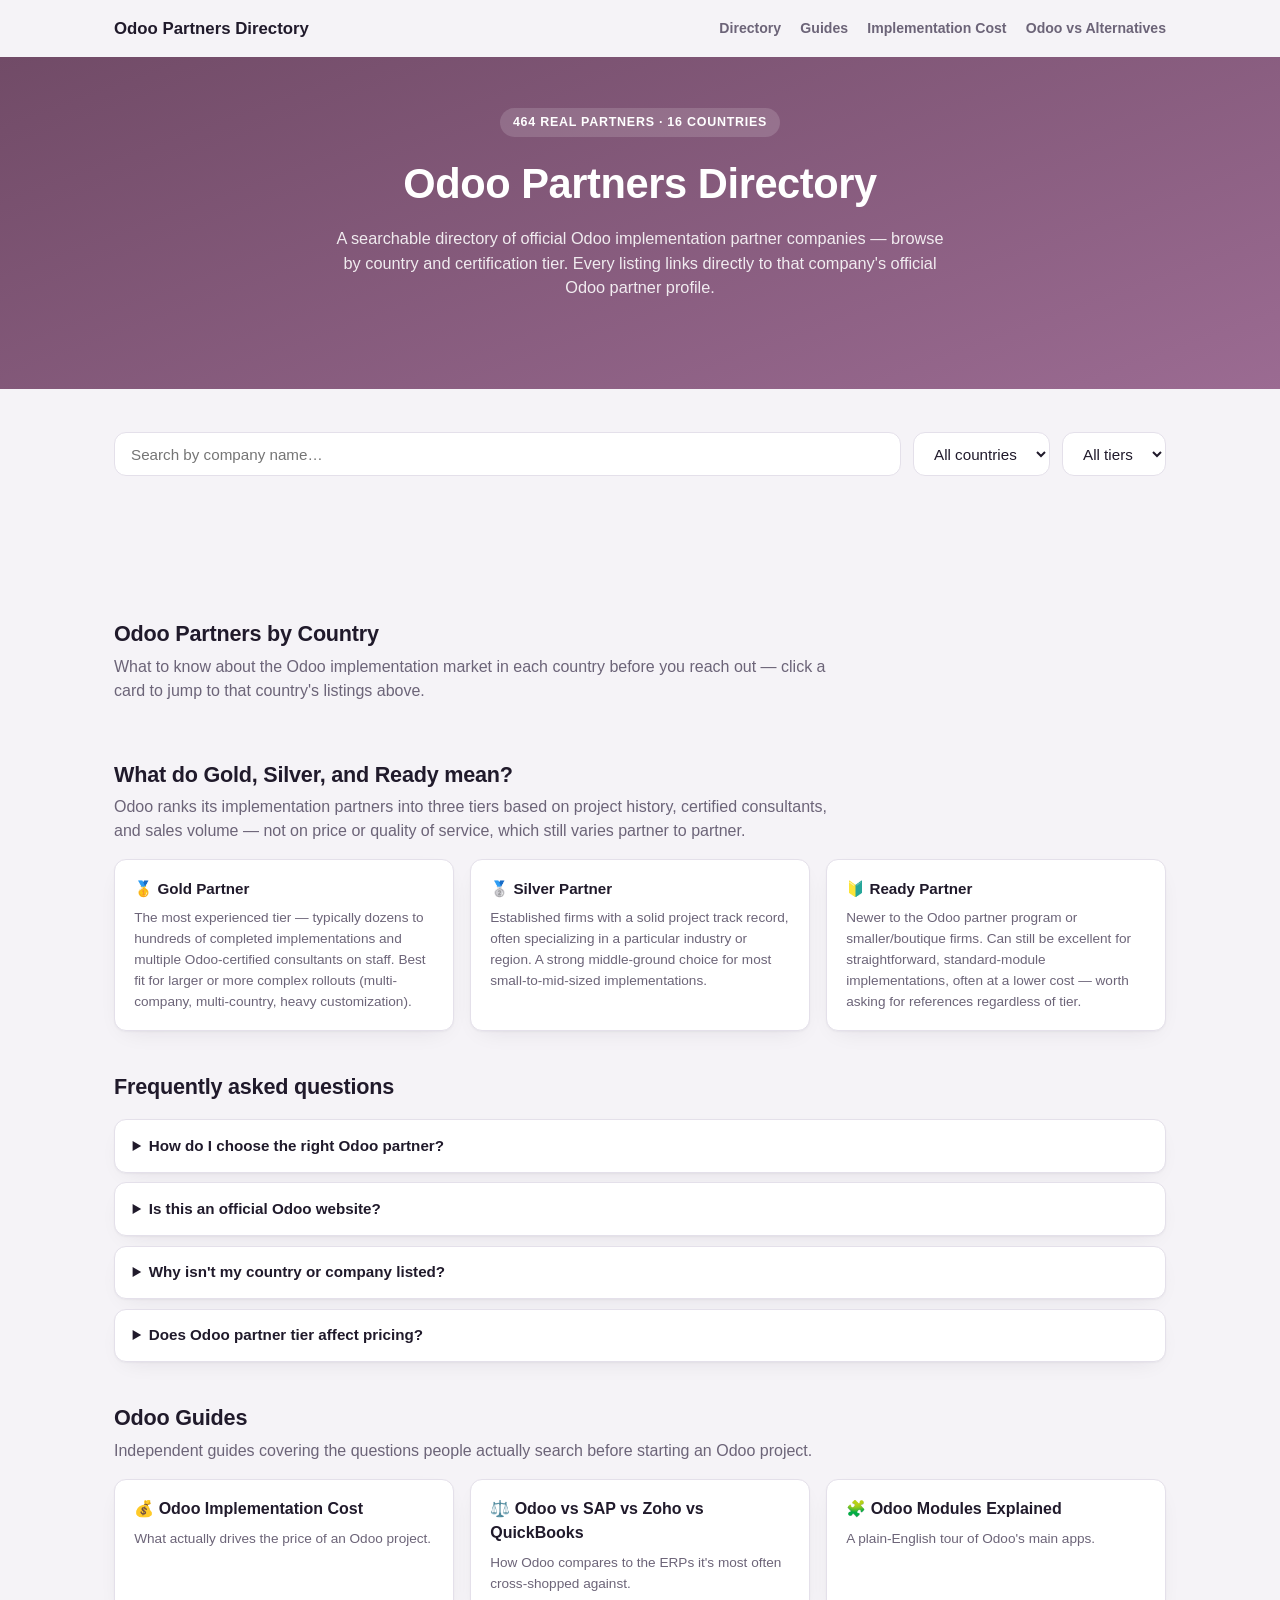
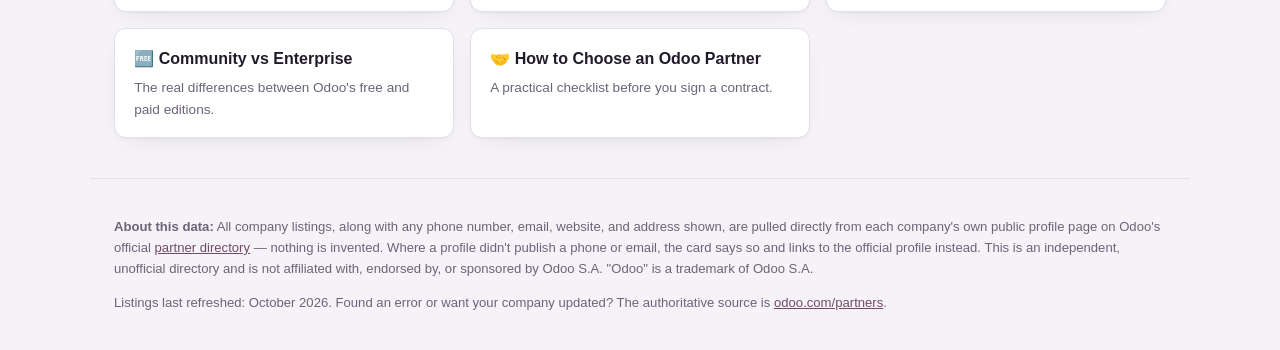
==== index.html @ 8fdfa253 "Add Google AdSense verification script to all pages" ====
<!DOCTYPE html>
<html lang="en">
<head>
<meta charset="UTF-8">
<meta name="viewport" content="width=device-width, initial-scale=1.0">
<title>Odoo Partners Directory — Find Odoo Implementation Companies Worldwide</title>
<meta name="description" content="Browse a searchable directory of official Odoo implementation partner companies by country and certification tier. Find Odoo Gold, Silver, and Ready partners with links to their official profiles.">
<meta name="robots" content="index, follow">
<link rel="canonical" href="https://odoo-companies-hub.github.io/odoo_companies/">

<!-- Open Graph -->
<meta property="og:title" content="Odoo Partners Directory">
<meta property="og:description" content="Searchable directory of official Odoo implementation partners worldwide — browse by country and tier.">
<meta property="og:type" content="website">

<script async src="https://pagead2.googlesyndication.com/pagead/js/adsbygoogle.js?client=ca-pub-3038988631598049" crossorigin="anonymous"></script>

<link rel="stylesheet" href="styles.css">
</head>
<body>

<nav class="site-nav">
  <a class="brand" href="index.html">Odoo Partners Directory</a>
  <div class="links">
    <a href="index.html">Directory</a>
    <a href="guides.html">Guides</a>
    <a href="odoo-implementation-cost.html">Implementation Cost</a>
    <a href="odoo-vs-alternatives.html">Odoo vs Alternatives</a>
  </div>
</nav>

<header class="hero">
  <span class="eyebrow">464 real partners · 16 countries</span>
  <h1>Odoo Partners Directory</h1>
  <p>A searchable directory of official Odoo implementation partner companies — browse by country and certification tier. Every listing links directly to that company's official Odoo partner profile.</p>
  <div class="stats-row" id="hero-stats"></div>
</header>

<!-- Ad slot: top banner (fill in your <ins class="adsbygoogle"> unit once AdSense is approved) -->
<div class="ad-slot" id="ad-top"></div>

<div class="controls-wrap" id="controls-wrap">
  <div class="controls">
    <input type="text" id="search" placeholder="Search by company name…" autocomplete="off">
    <select id="country-filter"><option value="">All countries</option></select>
    <select id="tier-filter">
      <option value="">All tiers</option>
      <option value="Gold">Gold</option>
      <option value="Silver">Silver</option>
      <option value="Ready">Ready</option>
    </select>
  </div>
  <div class="stats" id="stats"></div>
</div>

<main>
  <div class="grid" id="grid"></div>
  <div class="empty" id="empty" hidden>No companies match your search.</div>
  <div class="pager" id="pager"></div>
</main>

<section class="content" id="guides">
  <h2>Odoo Partners by Country</h2>
  <p class="intro">What to know about the Odoo implementation market in each country before you reach out — click a card to jump to that country's listings above.</p>
  <div class="guide-grid" id="guide-grid"></div>
</section>

<section class="content" id="tiers">
  <h2>What do Gold, Silver, and Ready mean?</h2>
  <p class="intro">Odoo ranks its implementation partners into three tiers based on project history, certified consultants, and sales volume — not on price or quality of service, which still varies partner to partner.</p>
  <div class="tier-explainer">
    <div class="t">
      <h3>🥇 Gold Partner</h3>
      <p>The most experienced tier — typically dozens to hundreds of completed implementations and multiple Odoo-certified consultants on staff. Best fit for larger or more complex rollouts (multi-company, multi-country, heavy customization).</p>
    </div>
    <div class="t">
      <h3>🥈 Silver Partner</h3>
      <p>Established firms with a solid project track record, often specializing in a particular industry or region. A strong middle-ground choice for most small-to-mid-sized implementations.</p>
    </div>
    <div class="t">
      <h3>🔰 Ready Partner</h3>
      <p>Newer to the Odoo partner program or smaller/boutique firms. Can still be excellent for straightforward, standard-module implementations, often at a lower cost — worth asking for references regardless of tier.</p>
    </div>
  </div>
</section>

<section class="content" id="faq">
  <h2>Frequently asked questions</h2>
  <div class="faq">
    <details>
      <summary>How do I choose the right Odoo partner?</summary>
      <p>Start by matching tier to project complexity (see above), then narrow by country/time-zone and industry experience. Always ask a shortlisted partner for 2-3 references from businesses similar in size and industry to yours, and get a fixed-scope quote for phase one rather than an open-ended hourly estimate.</p>
    </details>
    <details>
      <summary>Is this an official Odoo website?</summary>
      <p>No. This is an independent, unofficial directory. All listings are sourced from Odoo's own public partner directory at <a href="https://www.odoo.com/partners" target="_blank" rel="noopener">odoo.com/partners</a> and link out to each company's real, official Odoo profile page for verified details. "Odoo" is a trademark of Odoo S.A.; this site is not affiliated with or endorsed by Odoo S.A.</p>
    </details>
    <details>
      <summary>Why isn't my country or company listed?</summary>
      <p>This directory currently covers a curated set of 16 countries and is refreshed periodically, not a live mirror of Odoo's full partner list. The authoritative, complete, and most current list is always <a href="https://www.odoo.com/partners" target="_blank" rel="noopener">odoo.com/partners</a>.</p>
    </details>
    <details>
      <summary>Does Odoo partner tier affect pricing?</summary>
      <p>Not directly — tier reflects experience and scale, not a fixed rate card. Gold partners are often (not always) priced higher given demand and seniority, but a well-matched Silver or Ready partner can be more cost-effective for a straightforward implementation.</p>
    </details>
  </div>
</section>

<section class="content" id="guides-section">
  <h2>Odoo Guides</h2>
  <p class="intro">Independent guides covering the questions people actually search before starting an Odoo project.</p>
  <div class="guide-grid">
    <div class="guide-card">
      <a class="card-link" href="odoo-implementation-cost.html">
        <h3>💰 Odoo Implementation Cost</h3>
        <p>What actually drives the price of an Odoo project.</p>
      </a>
    </div>
    <div class="guide-card">
      <a class="card-link" href="odoo-vs-alternatives.html">
        <h3>⚖️ Odoo vs SAP vs Zoho vs QuickBooks</h3>
        <p>How Odoo compares to the ERPs it's most often cross-shopped against.</p>
      </a>
    </div>
    <div class="guide-card">
      <a class="card-link" href="odoo-modules-explained.html">
        <h3>🧩 Odoo Modules Explained</h3>
        <p>A plain-English tour of Odoo's main apps.</p>
      </a>
    </div>
    <div class="guide-card">
      <a class="card-link" href="odoo-community-vs-enterprise.html">
        <h3>🆓 Community vs Enterprise</h3>
        <p>The real differences between Odoo's free and paid editions.</p>
      </a>
    </div>
    <div class="guide-card">
      <a class="card-link" href="how-to-choose-odoo-partner.html">
        <h3>🤝 How to Choose an Odoo Partner</h3>
        <p>A practical checklist before you sign a contract.</p>
      </a>
    </div>
  </div>
</section>

<!-- Ad slot: in-feed / bottom -->
<div class="ad-slot" id="ad-bottom"></div>

<footer>
  <p><strong>About this data:</strong> All company listings, along with any phone number, email,
  website, and address shown, are pulled directly from each company's own public profile page on
  Odoo's official <a href="https://www.odoo.com/partners" target="_blank" rel="noopener">partner directory</a> —
  nothing is invented. Where a profile didn't publish a phone or email, the card says so and links
  to the official profile instead. This is an independent, unofficial directory and is not
  affiliated with, endorsed by, or sponsored by Odoo S.A. "Odoo" is a trademark of Odoo S.A.</p>
  <p>Listings last refreshed: October 2026. Found an error or want your company updated? The authoritative source is
  <a href="https://www.odoo.com/partners" target="_blank" rel="noopener">odoo.com/partners</a>.</p>
</footer>

<script src="data.js"></script>
<script src="script.js"></script>
</body>
</html>
---- styles.css ----
:root{
  --bg:#f5f3f7; --surface:#ffffff; --border:#e4e0ea; --text:#201a2b; --muted:#6c6478;
  --accent:#714b67; --accent2:#9b6b92; --accent-ink:#ffffff;
  --gold:#b8862f; --silver:#78818f; --ready:#4a74ad;
  --radius:12px; --shadow:0 1px 2px rgba(32,26,43,.04), 0 8px 24px -12px rgba(32,26,43,.12);
}
@media (prefers-color-scheme: dark){
  :root{ --bg:#15131a; --surface:#1e1b26; --border:#312c3b; --text:#eeebf2; --muted:#a79fb3;
    --shadow:0 1px 2px rgba(0,0,0,.2), 0 8px 24px -12px rgba(0,0,0,.5); }
}
*{box-sizing:border-box}
html{scroll-behavior:smooth}
body{margin:0;background:var(--bg);color:var(--text);font-family:-apple-system,BlinkMacSystemFont,"Segoe UI",Roboto,Helvetica,Arial,sans-serif;line-height:1.5}
a{color:var(--accent)}

.site-nav{
  max-width:1100px;margin:0 auto;padding:1rem 1.5rem;display:flex;align-items:center;justify-content:space-between;
  gap:1rem;flex-wrap:wrap;
}
.site-nav .brand{font-weight:800;color:var(--text);text-decoration:none;font-size:1.05rem}
.site-nav .links{display:flex;gap:1.2rem;flex-wrap:wrap;font-size:.88rem}
.site-nav .links a{color:var(--muted);text-decoration:none;font-weight:600}
.site-nav .links a:hover{color:var(--accent)}

.hero{
  background:linear-gradient(160deg,var(--accent) 0%,var(--accent2) 100%);
  color:#fff;padding:3.2rem 1.5rem 3.6rem;text-align:center;
}
.hero .eyebrow{
  display:inline-flex;align-items:center;gap:.4rem;font-size:.78rem;font-weight:700;letter-spacing:.06em;
  text-transform:uppercase;background:rgba(255,255,255,.15);padding:.3rem .8rem;border-radius:999px;margin-bottom:1rem;
}
.hero h1{font-size:clamp(1.8rem,4vw,2.6rem);margin:0 0 .7rem;letter-spacing:-.01em}
.hero p{max-width:620px;margin:0 auto;color:rgba(255,255,255,.88);font-size:1.02rem}
.stats-row{
  max-width:760px;margin:2rem auto 0;display:grid;grid-template-columns:repeat(auto-fit,minmax(130px,1fr));gap:1rem;
}
.stat{background:rgba(255,255,255,.12);border:1px solid rgba(255,255,255,.18);border-radius:var(--radius);padding:.9rem .5rem}
.stat b{display:block;font-size:1.5rem;line-height:1.2}
.stat span{font-size:.78rem;color:rgba(255,255,255,.8)}

.ad-slot{max-width:900px;margin:1.5rem auto;min-height:0;text-align:center}

.controls-wrap{position:sticky;top:0;z-index:10;background:var(--bg);padding-top:1.2rem;padding-bottom:.6rem;border-bottom:1px solid transparent}
.controls-wrap.stuck{border-bottom-color:var(--border);box-shadow:var(--shadow)}
.controls{max-width:1100px;margin:0 auto;padding:0 1.5rem;display:flex;gap:.75rem;flex-wrap:wrap}
.controls input, .controls select{
  padding:.7rem 1rem;border:1px solid var(--border);border-radius:var(--radius);
  background:var(--surface);color:var(--text);font-size:.95rem;
}
.controls input{flex:1;min-width:200px}
.stats{max-width:1100px;margin:.65rem auto 0;padding:0 1.5rem;color:var(--muted);font-size:.85rem}

main{max-width:1100px;margin:0 auto;padding:1rem 1.5rem 1rem}
.grid{display:grid;grid-template-columns:repeat(auto-fill,minmax(270px,1fr));gap:1rem;margin-top:1rem}
.card{
  background:var(--surface);border:1px solid var(--border);border-left:4px solid var(--border);border-radius:var(--radius);
  padding:1.1rem 1.2rem;display:flex;flex-direction:column;gap:.55rem;box-shadow:var(--shadow);
  transition:transform .12s ease, box-shadow .12s ease;
}
.card:hover{transform:translateY(-2px)}
.card.Gold{border-left-color:var(--gold)}
.card.Silver{border-left-color:var(--silver)}
.card.Ready{border-left-color:var(--ready)}
.card h3{margin:0;font-size:1.02rem;line-height:1.3}
.card .meta{display:flex;gap:.4rem;flex-wrap:wrap;align-items:center;font-size:.78rem;color:var(--muted)}
.badge{padding:.15rem .6rem;border-radius:999px;font-weight:700;font-size:.72rem;color:#fff;letter-spacing:.01em}
.badge.Gold{background:var(--gold)}
.badge.Silver{background:var(--silver)}
.badge.Ready{background:var(--ready)}
.country-chip{padding:.15rem .55rem;border-radius:999px;background:var(--bg);border:1px solid var(--border)}
.card .addr{font-size:.78rem;color:var(--muted);line-height:1.4}
.card .contact{display:flex;flex-direction:column;gap:.3rem}
.card .contact a{
  font-size:.82rem;color:var(--text);text-decoration:none;display:flex;align-items:center;gap:.4rem;
  overflow-wrap:anywhere;
}
.card .contact a:hover{color:var(--accent);text-decoration:underline}
.card .no-contact{margin:0;font-size:.78rem;color:var(--muted);font-style:italic}
.card a.profile-link{
  margin-top:auto;font-size:.85rem;color:var(--accent);text-decoration:none;font-weight:700;
  display:inline-flex;align-items:center;gap:.25rem;
}
.card a.profile-link:hover{text-decoration:underline}
.empty{text-align:center;color:var(--muted);padding:3rem 1rem}
.pager{display:flex;justify-content:center;gap:.5rem;margin:1.6rem 0 .5rem}
.pager button{
  padding:.5rem 1.1rem;border-radius:999px;border:1px solid var(--border);background:var(--surface);
  color:var(--text);cursor:pointer;font-size:.85rem;font-weight:600;
}
.pager button:disabled{opacity:.4;cursor:default}

section.content{max-width:1100px;margin:2.5rem auto 0;padding:0 1.5rem}
section.content h2{font-size:1.35rem;margin-bottom:.25rem;letter-spacing:-.01em}
section.content > p.intro{color:var(--muted);margin-top:0;max-width:720px}

.guide-grid{display:grid;grid-template-columns:repeat(auto-fill,minmax(280px,1fr));gap:1rem;margin-top:1rem}
.guide-card{background:var(--surface);border:1px solid var(--border);border-radius:var(--radius);padding:1.1rem 1.2rem;box-shadow:var(--shadow)}
.guide-card h3{margin:0 0 .4rem;font-size:1rem;display:flex;align-items:center;gap:.4rem}
.guide-card p{margin:0;font-size:.85rem;color:var(--muted);line-height:1.55}
.guide-card button{
  margin-top:.7rem;font-size:.78rem;padding:.35rem .8rem;border-radius:999px;border:1px solid var(--border);
  background:var(--bg);color:var(--text);cursor:pointer;font-weight:600;
}
.guide-card button:hover{border-color:var(--accent);color:var(--accent)}
.guide-card a.card-link{color:inherit;text-decoration:none;display:block}

.tier-explainer{display:grid;grid-template-columns:repeat(auto-fit,minmax(220px,1fr));gap:1rem;margin-top:1rem}
.tier-explainer .t{background:var(--surface);border:1px solid var(--border);border-radius:var(--radius);padding:1.1rem 1.2rem;box-shadow:var(--shadow)}
.tier-explainer .t h3{margin:0 0 .4rem;font-size:.95rem}
.tier-explainer .t p{margin:0;font-size:.85rem;color:var(--muted);line-height:1.55}

.faq{margin-top:1rem}
.faq details{
  background:var(--surface);border:1px solid var(--border);border-radius:var(--radius);
  padding:.9rem 1.1rem;margin-bottom:.6rem;box-shadow:var(--shadow);
}
.faq summary{cursor:pointer;font-weight:600;font-size:.95rem}
.faq p{margin:.6rem 0 0;color:var(--muted);font-size:.88rem;line-height:1.6}

footer{max-width:1100px;margin:2.5rem auto 0;padding:1.5rem;color:var(--muted);font-size:.82rem;line-height:1.6;border-top:1px solid var(--border)}

/* ---- Article/guide pages ---- */
.article-hero{
  background:linear-gradient(160deg,var(--accent) 0%,var(--accent2) 100%);
  color:#fff;padding:2.6rem 1.5rem 2.8rem;text-align:left;
}
.article-hero .wrap{max-width:760px;margin:0 auto}
.article-hero .eyebrow{
  display:inline-flex;align-items:center;gap:.4rem;font-size:.78rem;font-weight:700;letter-spacing:.06em;
  text-transform:uppercase;background:rgba(255,255,255,.15);padding:.3rem .8rem;border-radius:999px;margin-bottom:1rem;
}
.article-hero h1{font-size:clamp(1.6rem,3.6vw,2.2rem);margin:0 0 .6rem;letter-spacing:-.01em}
.article-hero p{color:rgba(255,255,255,.88);margin:0;font-size:1rem}

article.post{max-width:760px;margin:2.2rem auto;padding:0 1.5rem;font-size:1.02rem}
article.post h2{font-size:1.35rem;margin:2rem 0 .6rem;letter-spacing:-.01em}
article.post h3{font-size:1.1rem;margin:1.5rem 0 .5rem}
article.post p{margin:0 0 1rem;color:var(--text)}
article.post ul, article.post ol{margin:0 0 1rem;padding-left:1.4rem}
article.post li{margin-bottom:.4rem}
article.post .callout{
  background:var(--surface);border:1px solid var(--border);border-left:4px solid var(--accent);
  border-radius:var(--radius);padding:1rem 1.2rem;margin:1.2rem 0;box-shadow:var(--shadow);font-size:.92rem;
}
article.post table{width:100%;border-collapse:collapse;margin:1rem 0;font-size:.92rem}
article.post th, article.post td{text-align:left;padding:.6rem .7rem;border-bottom:1px solid var(--border)}
article.post th{color:var(--muted);font-weight:700}
.cta-box{
  background:var(--surface);border:1px solid var(--border);border-radius:var(--radius);padding:1.3rem;
  margin:1.8rem 0;box-shadow:var(--shadow);text-align:center;
}
.cta-box a.btn{
  display:inline-block;margin-top:.7rem;background:var(--accent);color:#fff;text-decoration:none;
  padding:.65rem 1.3rem;border-radius:999px;font-weight:700;font-size:.9rem;
}
.related{max-width:760px;margin:2rem auto;padding:0 1.5rem}
.related h2{font-size:1.1rem}
.related ul{padding-left:1.2rem}
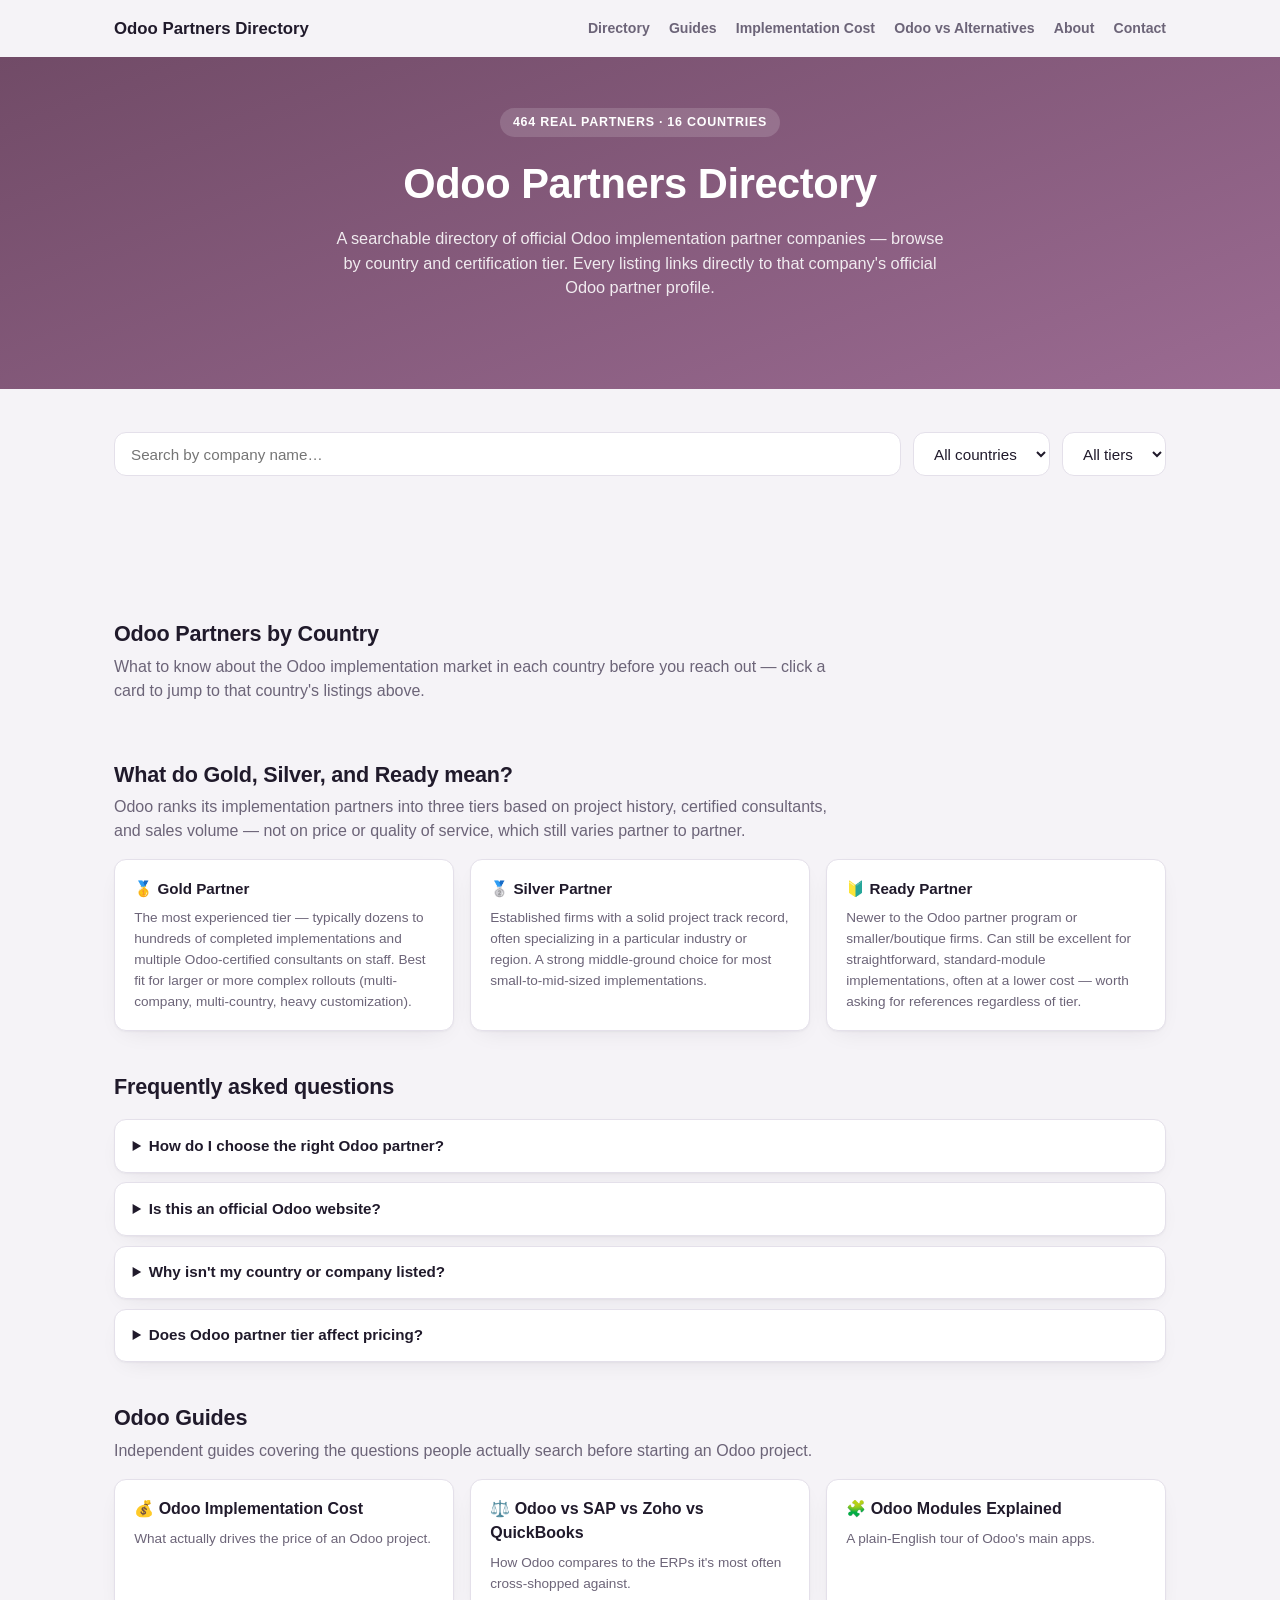
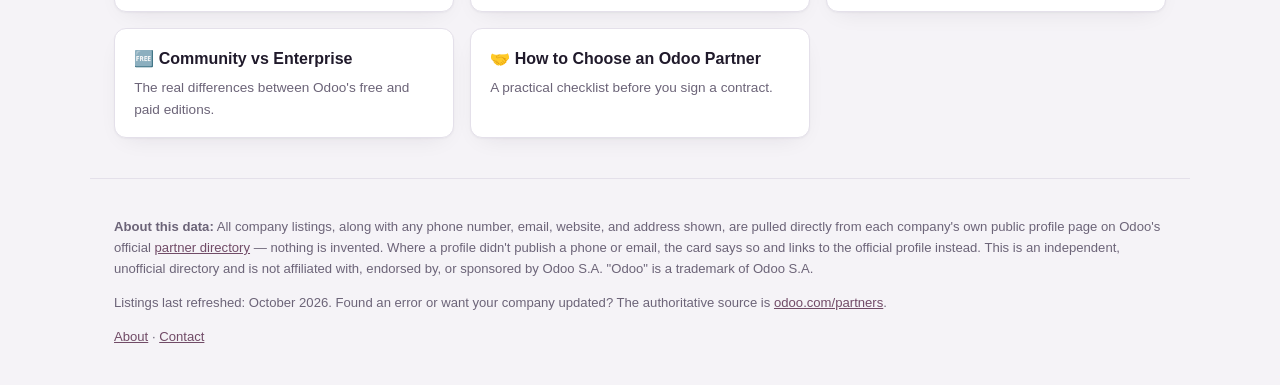
==== commit bbcacec7: "Add About and Contact pages, link from nav and sitemap AdSense review flags these as essential for t" ====
--- a/index.html
+++ b/index.html
@@ -7,15 +7,78 @@
 <meta name="description" content="Browse a searchable directory of official Odoo implementation partner companies by country and certification tier. Find Odoo Gold, Silver, and Ready partners with links to their official profiles.">
 <meta name="robots" content="index, follow">
 <link rel="canonical" href="https://odoo-companies-hub.github.io/odoo_companies/">
+<link rel="icon" href="favicon.svg" type="image/svg+xml">
 
 <!-- Open Graph -->
-<meta property="og:title" content="Odoo Partners Directory">
-<meta property="og:description" content="Searchable directory of official Odoo implementation partners worldwide — browse by country and tier.">
+<meta property="og:site_name" content="Odoo Partners Directory">
+<meta property="og:title" content="Odoo Partners Directory — 464 Real Odoo Implementation Partners">
+<meta property="og:description" content="Searchable directory of official Odoo implementation partners worldwide — browse 464 real companies by country and certification tier.">
 <meta property="og:type" content="website">
+<meta property="og:url" content="https://odoo-companies-hub.github.io/odoo_companies/">
+
+<!-- Twitter -->
+<meta name="twitter:card" content="summary">
+<meta name="twitter:title" content="Odoo Partners Directory">
+<meta name="twitter:description" content="Searchable directory of 464 real Odoo implementation partners worldwide, by country and tier.">
 
 <script async src="https://pagead2.googlesyndication.com/pagead/js/adsbygoogle.js?client=ca-pub-3038988631598049" crossorigin="anonymous"></script>
 
 <link rel="stylesheet" href="styles.css">
+
+<script type="application/ld+json">
+{
+  "@context": "https://schema.org",
+  "@type": "WebSite",
+  "name": "Odoo Partners Directory",
+  "url": "https://odoo-companies-hub.github.io/odoo_companies/",
+  "description": "A searchable directory of official Odoo implementation partner companies, filterable by country and certification tier.",
+  "potentialAction": {
+    "@type": "SearchAction",
+    "target": "https://odoo-companies-hub.github.io/odoo_companies/?q={search_term_string}",
+    "query-input": "required name=search_term_string"
+  }
+}
+</script>
+<script type="application/ld+json">
+{
+  "@context": "https://schema.org",
+  "@type": "FAQPage",
+  "mainEntity": [
+    {
+      "@type": "Question",
+      "name": "How do I choose the right Odoo partner?",
+      "acceptedAnswer": {
+        "@type": "Answer",
+        "text": "Start by matching tier to project complexity, then narrow by country/time-zone and industry experience. Always ask a shortlisted partner for 2-3 references from businesses similar in size and industry to yours, and get a fixed-scope quote for phase one rather than an open-ended hourly estimate."
+      }
+    },
+    {
+      "@type": "Question",
+      "name": "Is this an official Odoo website?",
+      "acceptedAnswer": {
+        "@type": "Answer",
+        "text": "No. This is an independent, unofficial directory. All listings are sourced from Odoo's own public partner directory at odoo.com/partners and link out to each company's real, official Odoo profile page for verified details. Odoo is a trademark of Odoo S.A.; this site is not affiliated with or endorsed by Odoo S.A."
+      }
+    },
+    {
+      "@type": "Question",
+      "name": "Why isn't my country or company listed?",
+      "acceptedAnswer": {
+        "@type": "Answer",
+        "text": "This directory currently covers a curated set of 16 countries and is refreshed periodically, not a live mirror of Odoo's full partner list. The authoritative, complete, and most current list is always odoo.com/partners."
+      }
+    },
+    {
+      "@type": "Question",
+      "name": "Does Odoo partner tier affect pricing?",
+      "acceptedAnswer": {
+        "@type": "Answer",
+        "text": "Not directly — tier reflects experience and scale, not a fixed rate card. Gold partners are often priced higher given demand and seniority, but a well-matched Silver or Ready partner can be more cost-effective for a straightforward implementation."
+      }
+    }
+  ]
+}
+</script>
 </head>
 <body>
 
@@ -26,6 +89,8 @@
     <a href="guides.html">Guides</a>
     <a href="odoo-implementation-cost.html">Implementation Cost</a>
     <a href="odoo-vs-alternatives.html">Odoo vs Alternatives</a>
+  <a href="about.html">About</a>
+  <a href="contact.html">Contact</a>
   </div>
 </nav>
 
@@ -155,6 +220,7 @@
   affiliated with, endorsed by, or sponsored by Odoo S.A. "Odoo" is a trademark of Odoo S.A.</p>
   <p>Listings last refreshed: October 2026. Found an error or want your company updated? The authoritative source is
   <a href="https://www.odoo.com/partners" target="_blank" rel="noopener">odoo.com/partners</a>.</p>
+  <p><a href="about.html">About</a> · <a href="contact.html">Contact</a></p>
 </footer>
 
 <script src="data.js"></script>
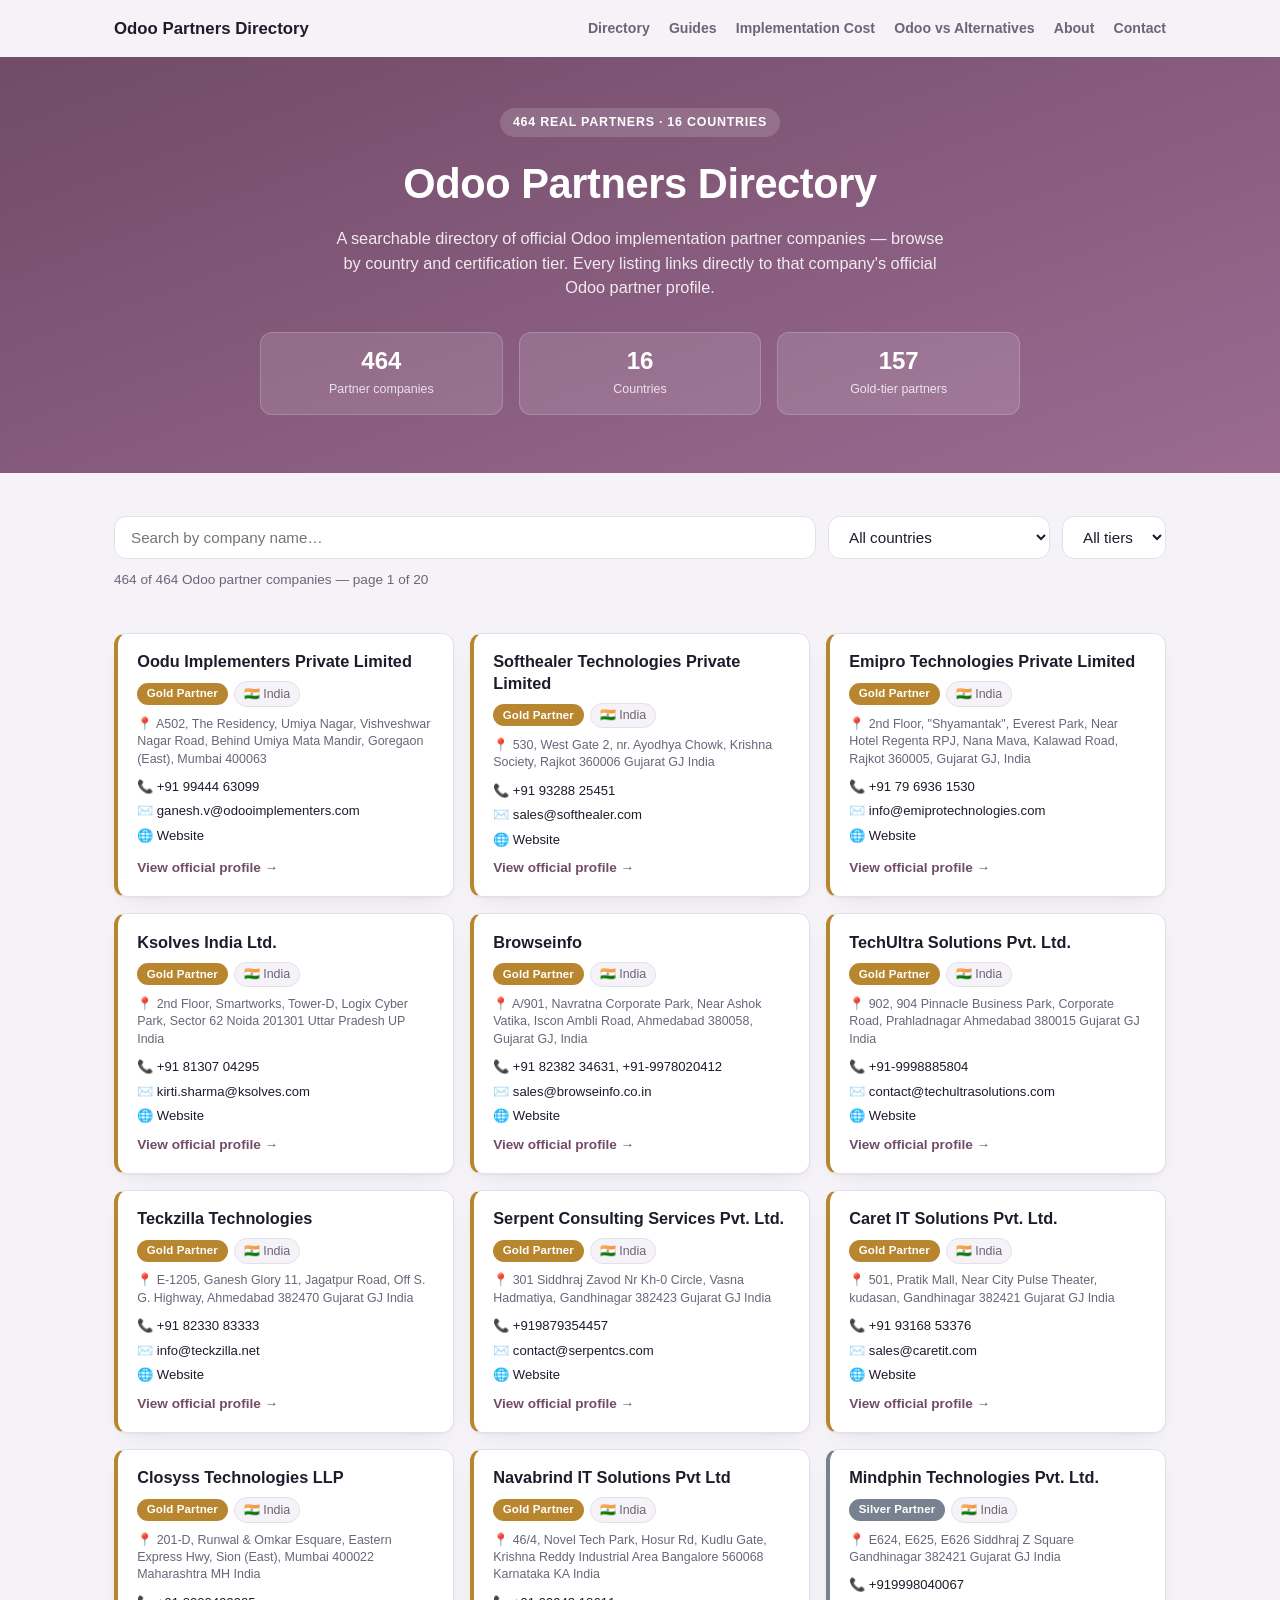
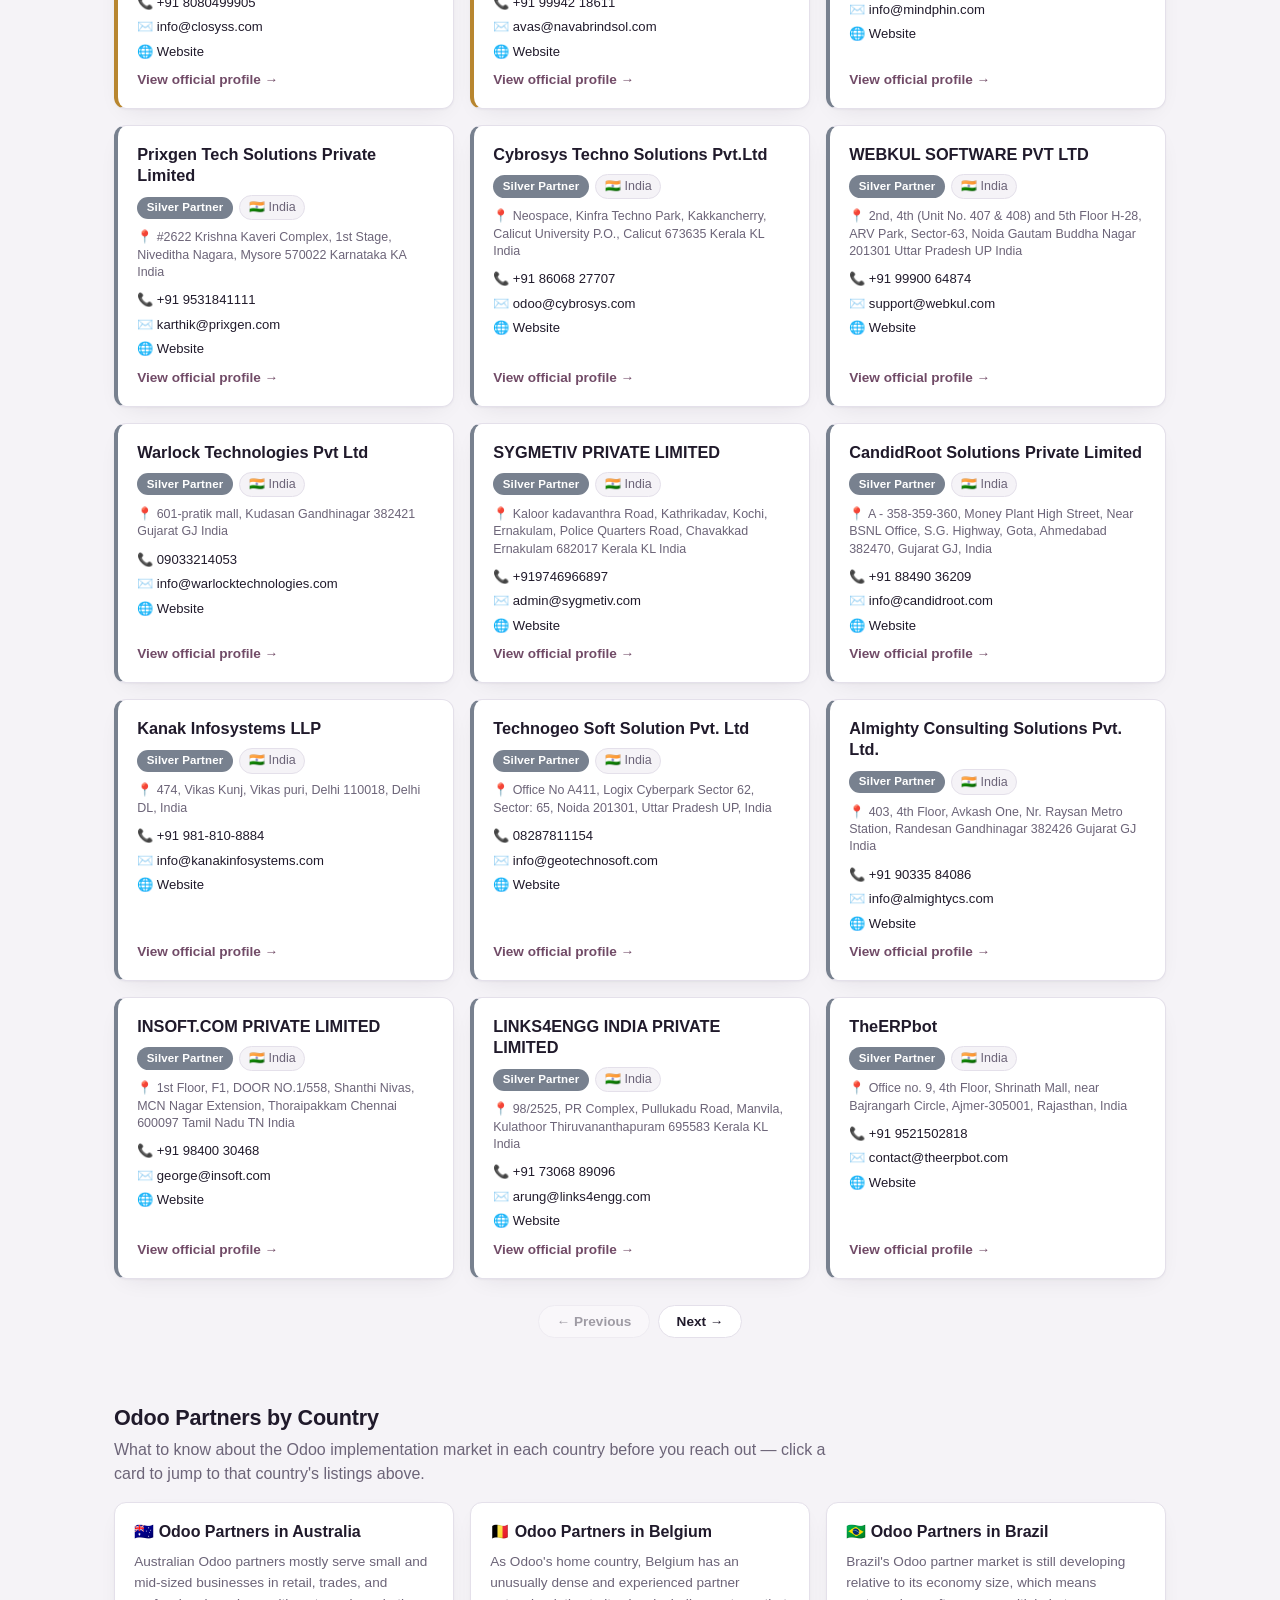
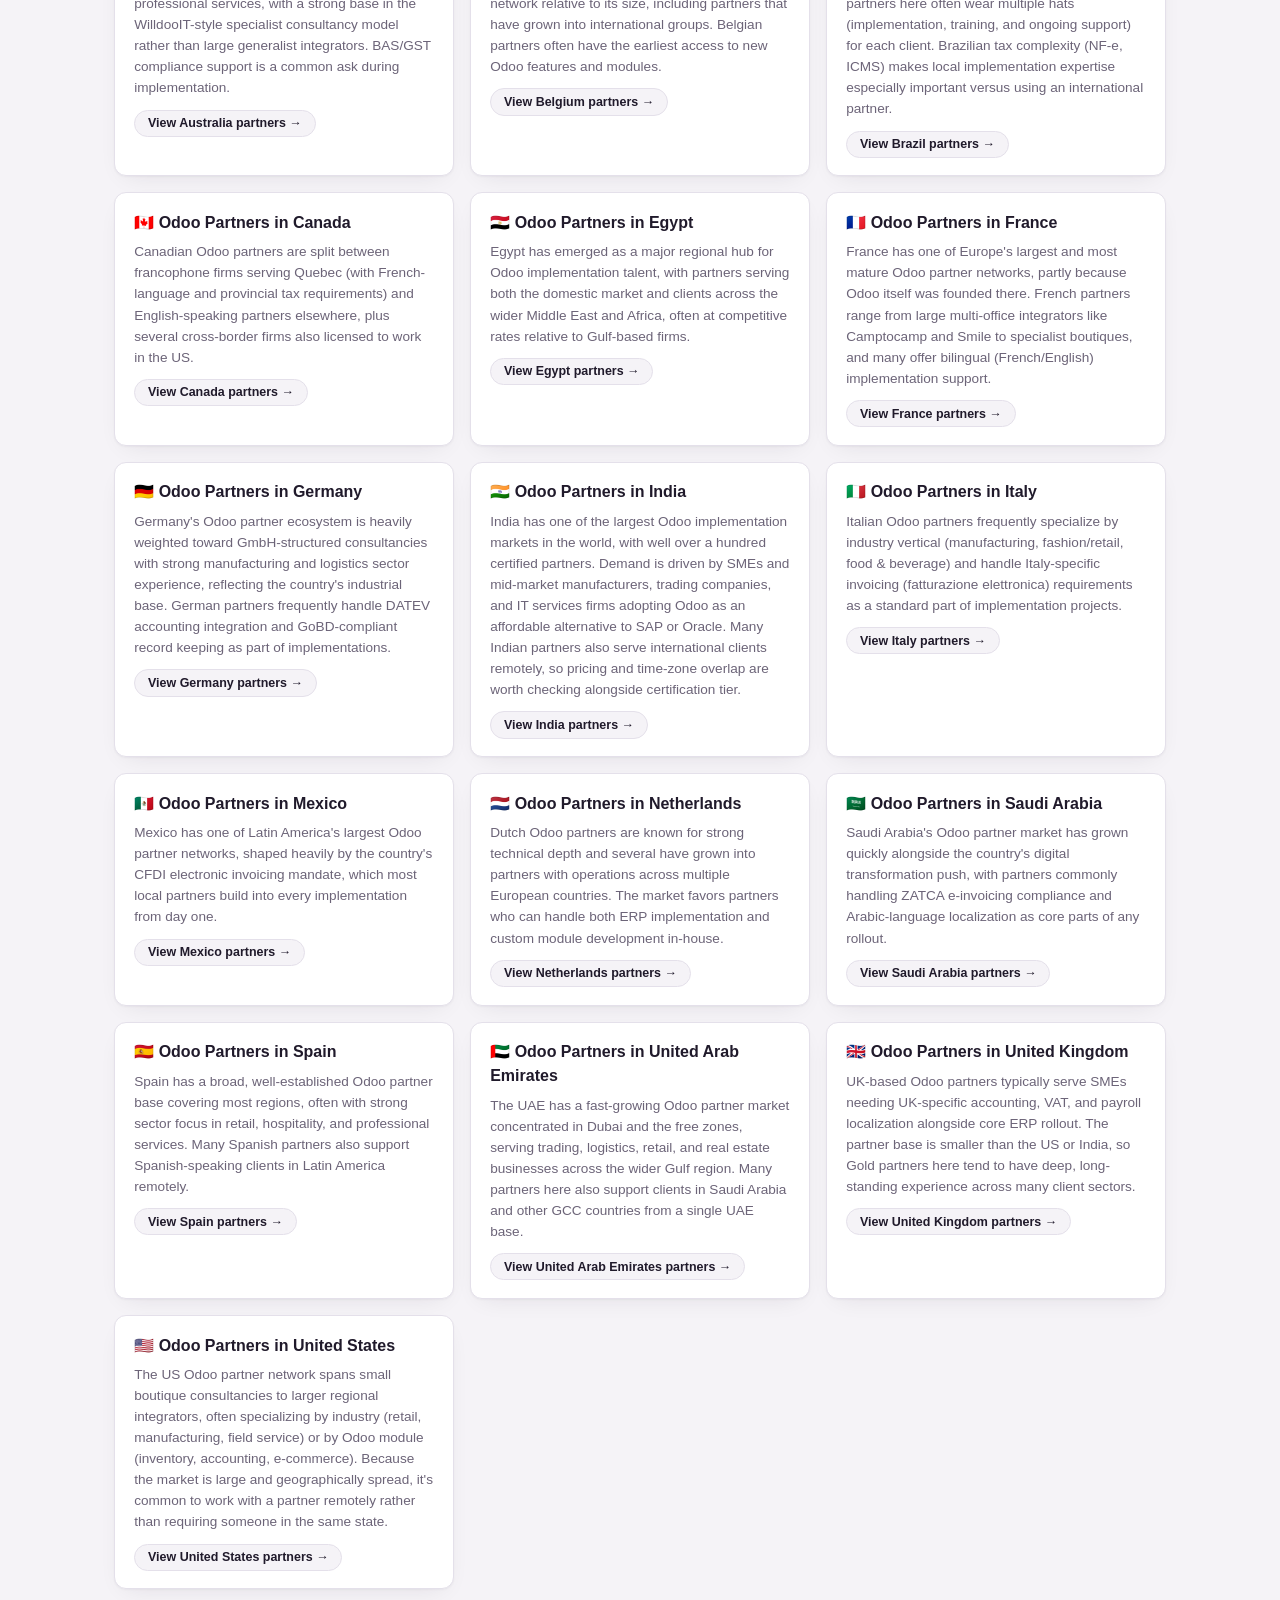
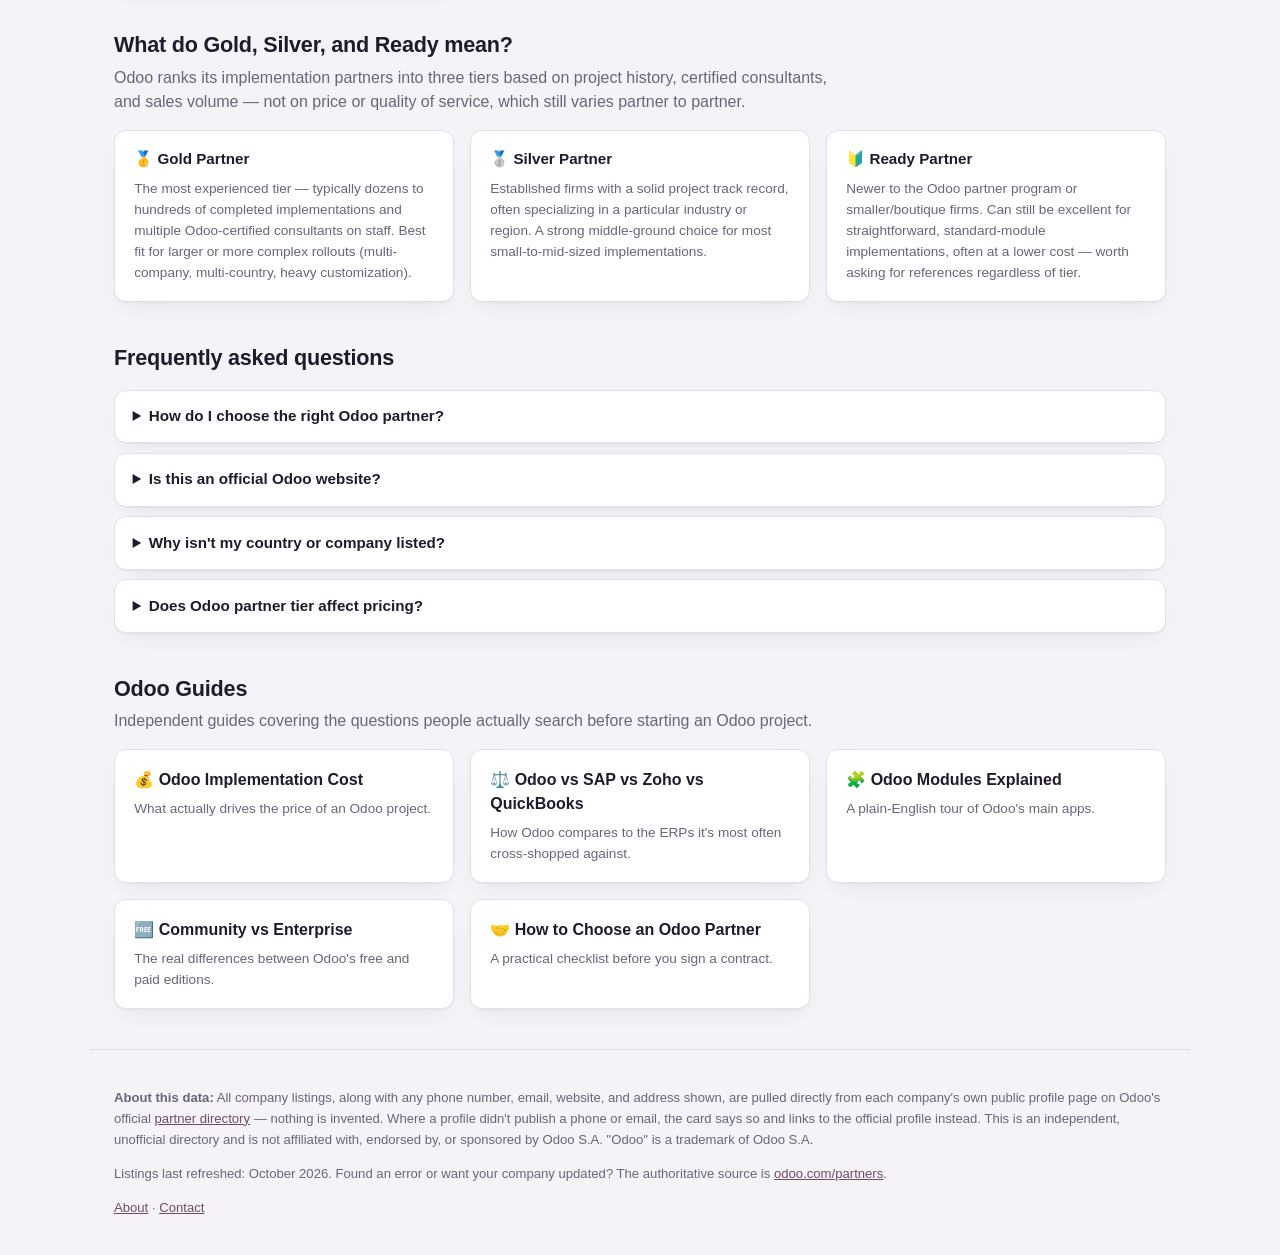
==== commit 6440ef43: "SEO + performance: Article schema, Organization schema, tighter meta description, asset minification" ====
--- a/index.html
+++ b/index.html
@@ -4,7 +4,7 @@
 <meta charset="UTF-8">
 <meta name="viewport" content="width=device-width, initial-scale=1.0">
 <title>Odoo Partners Directory — Find Odoo Implementation Companies Worldwide</title>
-<meta name="description" content="Browse a searchable directory of official Odoo implementation partner companies by country and certification tier. Find Odoo Gold, Silver, and Ready partners with links to their official profiles.">
+<meta name="description" content="Searchable directory of 464 official Odoo implementation partners by country and tier. Find Gold, Silver, and Ready partners with links to verified profiles.">
 <meta name="robots" content="index, follow">
 <link rel="canonical" href="https://odoo-companies-hub.github.io/odoo_companies/">
 <link rel="icon" href="favicon.svg" type="image/svg+xml">
@@ -21,10 +21,22 @@
 <meta name="twitter:title" content="Odoo Partners Directory">
 <meta name="twitter:description" content="Searchable directory of 464 real Odoo implementation partners worldwide, by country and tier.">
 
+<link rel="preconnect" href="https://pagead2.googlesyndication.com">
 <script async src="https://pagead2.googlesyndication.com/pagead/js/adsbygoogle.js?client=ca-pub-3038988631598049" crossorigin="anonymous"></script>
 
 <link rel="stylesheet" href="styles.css">
 
+<script type="application/ld+json">
+{
+  "@context": "https://schema.org",
+  "@type": "Organization",
+  "name": "Odoo Partners Directory",
+  "url": "https://odoo-companies-hub.github.io/odoo_companies/",
+  "logo": "https://odoo-companies-hub.github.io/odoo_companies/favicon.svg",
+  "description": "An independent, searchable directory of official Odoo implementation partner companies worldwide.",
+  "email": "asappssupport@gmail.com"
+}
+</script>
 <script type="application/ld+json">
 {
   "@context": "https://schema.org",
--- a/styles.css
+++ b/styles.css
@@ -1,159 +1 @@
-:root{
-  --bg:#f5f3f7; --surface:#ffffff; --border:#e4e0ea; --text:#201a2b; --muted:#6c6478;
-  --accent:#714b67; --accent2:#9b6b92; --accent-ink:#ffffff;
-  --gold:#b8862f; --silver:#78818f; --ready:#4a74ad;
-  --radius:12px; --shadow:0 1px 2px rgba(32,26,43,.04), 0 8px 24px -12px rgba(32,26,43,.12);
-}
-@media (prefers-color-scheme: dark){
-  :root{ --bg:#15131a; --surface:#1e1b26; --border:#312c3b; --text:#eeebf2; --muted:#a79fb3;
-    --shadow:0 1px 2px rgba(0,0,0,.2), 0 8px 24px -12px rgba(0,0,0,.5); }
-}
-*{box-sizing:border-box}
-html{scroll-behavior:smooth}
-body{margin:0;background:var(--bg);color:var(--text);font-family:-apple-system,BlinkMacSystemFont,"Segoe UI",Roboto,Helvetica,Arial,sans-serif;line-height:1.5}
-a{color:var(--accent)}
-
-.site-nav{
-  max-width:1100px;margin:0 auto;padding:1rem 1.5rem;display:flex;align-items:center;justify-content:space-between;
-  gap:1rem;flex-wrap:wrap;
-}
-.site-nav .brand{font-weight:800;color:var(--text);text-decoration:none;font-size:1.05rem}
-.site-nav .links{display:flex;gap:1.2rem;flex-wrap:wrap;font-size:.88rem}
-.site-nav .links a{color:var(--muted);text-decoration:none;font-weight:600}
-.site-nav .links a:hover{color:var(--accent)}
-
-.hero{
-  background:linear-gradient(160deg,var(--accent) 0%,var(--accent2) 100%);
-  color:#fff;padding:3.2rem 1.5rem 3.6rem;text-align:center;
-}
-.hero .eyebrow{
-  display:inline-flex;align-items:center;gap:.4rem;font-size:.78rem;font-weight:700;letter-spacing:.06em;
-  text-transform:uppercase;background:rgba(255,255,255,.15);padding:.3rem .8rem;border-radius:999px;margin-bottom:1rem;
-}
-.hero h1{font-size:clamp(1.8rem,4vw,2.6rem);margin:0 0 .7rem;letter-spacing:-.01em}
-.hero p{max-width:620px;margin:0 auto;color:rgba(255,255,255,.88);font-size:1.02rem}
-.stats-row{
-  max-width:760px;margin:2rem auto 0;display:grid;grid-template-columns:repeat(auto-fit,minmax(130px,1fr));gap:1rem;
-}
-.stat{background:rgba(255,255,255,.12);border:1px solid rgba(255,255,255,.18);border-radius:var(--radius);padding:.9rem .5rem}
-.stat b{display:block;font-size:1.5rem;line-height:1.2}
-.stat span{font-size:.78rem;color:rgba(255,255,255,.8)}
-
-.ad-slot{max-width:900px;margin:1.5rem auto;min-height:0;text-align:center}
-
-.controls-wrap{position:sticky;top:0;z-index:10;background:var(--bg);padding-top:1.2rem;padding-bottom:.6rem;border-bottom:1px solid transparent}
-.controls-wrap.stuck{border-bottom-color:var(--border);box-shadow:var(--shadow)}
-.controls{max-width:1100px;margin:0 auto;padding:0 1.5rem;display:flex;gap:.75rem;flex-wrap:wrap}
-.controls input, .controls select{
-  padding:.7rem 1rem;border:1px solid var(--border);border-radius:var(--radius);
-  background:var(--surface);color:var(--text);font-size:.95rem;
-}
-.controls input{flex:1;min-width:200px}
-.stats{max-width:1100px;margin:.65rem auto 0;padding:0 1.5rem;color:var(--muted);font-size:.85rem}
-
-main{max-width:1100px;margin:0 auto;padding:1rem 1.5rem 1rem}
-.grid{display:grid;grid-template-columns:repeat(auto-fill,minmax(270px,1fr));gap:1rem;margin-top:1rem}
-.card{
-  background:var(--surface);border:1px solid var(--border);border-left:4px solid var(--border);border-radius:var(--radius);
-  padding:1.1rem 1.2rem;display:flex;flex-direction:column;gap:.55rem;box-shadow:var(--shadow);
-  transition:transform .12s ease, box-shadow .12s ease;
-}
-.card:hover{transform:translateY(-2px)}
-.card.Gold{border-left-color:var(--gold)}
-.card.Silver{border-left-color:var(--silver)}
-.card.Ready{border-left-color:var(--ready)}
-.card h3{margin:0;font-size:1.02rem;line-height:1.3}
-.card .meta{display:flex;gap:.4rem;flex-wrap:wrap;align-items:center;font-size:.78rem;color:var(--muted)}
-.badge{padding:.15rem .6rem;border-radius:999px;font-weight:700;font-size:.72rem;color:#fff;letter-spacing:.01em}
-.badge.Gold{background:var(--gold)}
-.badge.Silver{background:var(--silver)}
-.badge.Ready{background:var(--ready)}
-.country-chip{padding:.15rem .55rem;border-radius:999px;background:var(--bg);border:1px solid var(--border)}
-.card .addr{font-size:.78rem;color:var(--muted);line-height:1.4}
-.card .contact{display:flex;flex-direction:column;gap:.3rem}
-.card .contact a{
-  font-size:.82rem;color:var(--text);text-decoration:none;display:flex;align-items:center;gap:.4rem;
-  overflow-wrap:anywhere;
-}
-.card .contact a:hover{color:var(--accent);text-decoration:underline}
-.card .no-contact{margin:0;font-size:.78rem;color:var(--muted);font-style:italic}
-.card a.profile-link{
-  margin-top:auto;font-size:.85rem;color:var(--accent);text-decoration:none;font-weight:700;
-  display:inline-flex;align-items:center;gap:.25rem;
-}
-.card a.profile-link:hover{text-decoration:underline}
-.empty{text-align:center;color:var(--muted);padding:3rem 1rem}
-.pager{display:flex;justify-content:center;gap:.5rem;margin:1.6rem 0 .5rem}
-.pager button{
-  padding:.5rem 1.1rem;border-radius:999px;border:1px solid var(--border);background:var(--surface);
-  color:var(--text);cursor:pointer;font-size:.85rem;font-weight:600;
-}
-.pager button:disabled{opacity:.4;cursor:default}
-
-section.content{max-width:1100px;margin:2.5rem auto 0;padding:0 1.5rem}
-section.content h2{font-size:1.35rem;margin-bottom:.25rem;letter-spacing:-.01em}
-section.content > p.intro{color:var(--muted);margin-top:0;max-width:720px}
-
-.guide-grid{display:grid;grid-template-columns:repeat(auto-fill,minmax(280px,1fr));gap:1rem;margin-top:1rem}
-.guide-card{background:var(--surface);border:1px solid var(--border);border-radius:var(--radius);padding:1.1rem 1.2rem;box-shadow:var(--shadow)}
-.guide-card h3{margin:0 0 .4rem;font-size:1rem;display:flex;align-items:center;gap:.4rem}
-.guide-card p{margin:0;font-size:.85rem;color:var(--muted);line-height:1.55}
-.guide-card button{
-  margin-top:.7rem;font-size:.78rem;padding:.35rem .8rem;border-radius:999px;border:1px solid var(--border);
-  background:var(--bg);color:var(--text);cursor:pointer;font-weight:600;
-}
-.guide-card button:hover{border-color:var(--accent);color:var(--accent)}
-.guide-card a.card-link{color:inherit;text-decoration:none;display:block}
-
-.tier-explainer{display:grid;grid-template-columns:repeat(auto-fit,minmax(220px,1fr));gap:1rem;margin-top:1rem}
-.tier-explainer .t{background:var(--surface);border:1px solid var(--border);border-radius:var(--radius);padding:1.1rem 1.2rem;box-shadow:var(--shadow)}
-.tier-explainer .t h3{margin:0 0 .4rem;font-size:.95rem}
-.tier-explainer .t p{margin:0;font-size:.85rem;color:var(--muted);line-height:1.55}
-
-.faq{margin-top:1rem}
-.faq details{
-  background:var(--surface);border:1px solid var(--border);border-radius:var(--radius);
-  padding:.9rem 1.1rem;margin-bottom:.6rem;box-shadow:var(--shadow);
-}
-.faq summary{cursor:pointer;font-weight:600;font-size:.95rem}
-.faq p{margin:.6rem 0 0;color:var(--muted);font-size:.88rem;line-height:1.6}
-
-footer{max-width:1100px;margin:2.5rem auto 0;padding:1.5rem;color:var(--muted);font-size:.82rem;line-height:1.6;border-top:1px solid var(--border)}
-
-/* ---- Article/guide pages ---- */
-.article-hero{
-  background:linear-gradient(160deg,var(--accent) 0%,var(--accent2) 100%);
-  color:#fff;padding:2.6rem 1.5rem 2.8rem;text-align:left;
-}
-.article-hero .wrap{max-width:760px;margin:0 auto}
-.article-hero .eyebrow{
-  display:inline-flex;align-items:center;gap:.4rem;font-size:.78rem;font-weight:700;letter-spacing:.06em;
-  text-transform:uppercase;background:rgba(255,255,255,.15);padding:.3rem .8rem;border-radius:999px;margin-bottom:1rem;
-}
-.article-hero h1{font-size:clamp(1.6rem,3.6vw,2.2rem);margin:0 0 .6rem;letter-spacing:-.01em}
-.article-hero p{color:rgba(255,255,255,.88);margin:0;font-size:1rem}
-
-article.post{max-width:760px;margin:2.2rem auto;padding:0 1.5rem;font-size:1.02rem}
-article.post h2{font-size:1.35rem;margin:2rem 0 .6rem;letter-spacing:-.01em}
-article.post h3{font-size:1.1rem;margin:1.5rem 0 .5rem}
-article.post p{margin:0 0 1rem;color:var(--text)}
-article.post ul, article.post ol{margin:0 0 1rem;padding-left:1.4rem}
-article.post li{margin-bottom:.4rem}
-article.post .callout{
-  background:var(--surface);border:1px solid var(--border);border-left:4px solid var(--accent);
-  border-radius:var(--radius);padding:1rem 1.2rem;margin:1.2rem 0;box-shadow:var(--shadow);font-size:.92rem;
-}
-article.post table{width:100%;border-collapse:collapse;margin:1rem 0;font-size:.92rem}
-article.post th, article.post td{text-align:left;padding:.6rem .7rem;border-bottom:1px solid var(--border)}
-article.post th{color:var(--muted);font-weight:700}
-.cta-box{
-  background:var(--surface);border:1px solid var(--border);border-radius:var(--radius);padding:1.3rem;
-  margin:1.8rem 0;box-shadow:var(--shadow);text-align:center;
-}
-.cta-box a.btn{
-  display:inline-block;margin-top:.7rem;background:var(--accent);color:#fff;text-decoration:none;
-  padding:.65rem 1.3rem;border-radius:999px;font-weight:700;font-size:.9rem;
-}
-.related{max-width:760px;margin:2rem auto;padding:0 1.5rem}
-.related h2{font-size:1.1rem}
-.related ul{padding-left:1.2rem}
+:root{--bg:#f5f3f7;--surface:#ffffff;--border:#e4e0ea;--text:#201a2b;--muted:#6c6478;--accent:#714b67;--accent2:#9b6b92;--accent-ink:#ffffff;--gold:#b8862f;--silver:#78818f;--ready:#4a74ad;--radius:12px;--shadow:0 1px 2px rgba(32,26,43,.04),0 8px 24px -12px rgba(32,26,43,.12)}@media (prefers-color-scheme:dark){:root{--bg:#15131a;--surface:#1e1b26;--border:#312c3b;--text:#eeebf2;--muted:#a79fb3;--shadow:0 1px 2px rgba(0,0,0,.2),0 8px 24px -12px rgba(0,0,0,.5)}}*{box-sizing:border-box}html{scroll-behavior:smooth}body{margin:0;background:var(--bg);color:var(--text);font-family:-apple-system,BlinkMacSystemFont,"Segoe UI",Roboto,Helvetica,Arial,sans-serif;line-height:1.5}a{color:var(--accent)}.site-nav{max-width:1100px;margin:0 auto;padding:1rem 1.5rem;display:flex;align-items:center;justify-content:space-between;gap:1rem;flex-wrap:wrap}.site-nav .brand{font-weight:800;color:var(--text);text-decoration:none;font-size:1.05rem}.site-nav .links{display:flex;gap:1.2rem;flex-wrap:wrap;font-size:.88rem}.site-nav .links a{color:var(--muted);text-decoration:none;font-weight:600}.site-nav .links a:hover{color:var(--accent)}.hero{background:linear-gradient(160deg,var(--accent) 0,var(--accent2) 100%);color:#fff;padding:3.2rem 1.5rem 3.6rem;text-align:center}.hero .eyebrow{display:inline-flex;align-items:center;gap:.4rem;font-size:.78rem;font-weight:700;letter-spacing:.06em;text-transform:uppercase;background:rgba(255,255,255,.15);padding:.3rem .8rem;border-radius:999px;margin-bottom:1rem}.hero h1{font-size:clamp(1.8rem,4vw,2.6rem);margin:0 0 .7rem;letter-spacing:-.01em}.hero p{max-width:620px;margin:0 auto;color:rgba(255,255,255,.88);font-size:1.02rem}.stats-row{max-width:760px;margin:2rem auto 0;display:grid;grid-template-columns:repeat(auto-fit,minmax(130px,1fr));gap:1rem}.stat{background:rgba(255,255,255,.12);border:1px solid rgba(255,255,255,.18);border-radius:var(--radius);padding:.9rem .5rem}.stat b{display:block;font-size:1.5rem;line-height:1.2}.stat span{font-size:.78rem;color:rgba(255,255,255,.8)}.ad-slot{max-width:900px;margin:1.5rem auto;min-height:0;text-align:center}.controls-wrap{position:sticky;top:0;z-index:10;background:var(--bg);padding-top:1.2rem;padding-bottom:.6rem;border-bottom:1px solid transparent}.controls-wrap.stuck{border-bottom-color:var(--border);box-shadow:var(--shadow)}.controls{max-width:1100px;margin:0 auto;padding:0 1.5rem;display:flex;gap:.75rem;flex-wrap:wrap}.controls input,.controls select{padding:.7rem 1rem;border:1px solid var(--border);border-radius:var(--radius);background:var(--surface);color:var(--text);font-size:.95rem}.controls input{flex:1;min-width:200px}.stats{max-width:1100px;margin:.65rem auto 0;padding:0 1.5rem;color:var(--muted);font-size:.85rem}main{max-width:1100px;margin:0 auto;padding:1rem 1.5rem 1rem}.grid{display:grid;grid-template-columns:repeat(auto-fill,minmax(270px,1fr));gap:1rem;margin-top:1rem}.card{background:var(--surface);border:1px solid var(--border);border-left:4px solid var(--border);border-radius:var(--radius);padding:1.1rem 1.2rem;display:flex;flex-direction:column;gap:.55rem;box-shadow:var(--shadow);transition:transform .12s ease,box-shadow .12s ease}.card:hover{transform:translateY(-2px)}.card.Gold{border-left-color:var(--gold)}.card.Silver{border-left-color:var(--silver)}.card.Ready{border-left-color:var(--ready)}.card h3{margin:0;font-size:1.02rem;line-height:1.3}.card .meta{display:flex;gap:.4rem;flex-wrap:wrap;align-items:center;font-size:.78rem;color:var(--muted)}.badge{padding:.15rem .6rem;border-radius:999px;font-weight:700;font-size:.72rem;color:#fff;letter-spacing:.01em}.badge.Gold{background:var(--gold)}.badge.Silver{background:var(--silver)}.badge.Ready{background:var(--ready)}.country-chip{padding:.15rem .55rem;border-radius:999px;background:var(--bg);border:1px solid var(--border)}.card .addr{font-size:.78rem;color:var(--muted);line-height:1.4}.card .contact{display:flex;flex-direction:column;gap:.3rem}.card .contact a{font-size:.82rem;color:var(--text);text-decoration:none;display:flex;align-items:center;gap:.4rem;overflow-wrap:anywhere}.card .contact a:hover{color:var(--accent);text-decoration:underline}.card .no-contact{margin:0;font-size:.78rem;color:var(--muted);font-style:italic}.card a.profile-link{margin-top:auto;font-size:.85rem;color:var(--accent);text-decoration:none;font-weight:700;display:inline-flex;align-items:center;gap:.25rem}.card a.profile-link:hover{text-decoration:underline}.empty{text-align:center;color:var(--muted);padding:3rem 1rem}.pager{display:flex;justify-content:center;gap:.5rem;margin:1.6rem 0 .5rem}.pager button{padding:.5rem 1.1rem;border-radius:999px;border:1px solid var(--border);background:var(--surface);color:var(--text);cursor:pointer;font-size:.85rem;font-weight:600}.pager button:disabled{opacity:.4;cursor:default}section.content{max-width:1100px;margin:2.5rem auto 0;padding:0 1.5rem}section.content h2{font-size:1.35rem;margin-bottom:.25rem;letter-spacing:-.01em}section.content>p.intro{color:var(--muted);margin-top:0;max-width:720px}.guide-grid{display:grid;grid-template-columns:repeat(auto-fill,minmax(280px,1fr));gap:1rem;margin-top:1rem}.guide-card{background:var(--surface);border:1px solid var(--border);border-radius:var(--radius);padding:1.1rem 1.2rem;box-shadow:var(--shadow)}.guide-card h3{margin:0 0 .4rem;font-size:1rem;display:flex;align-items:center;gap:.4rem}.guide-card p{margin:0;font-size:.85rem;color:var(--muted);line-height:1.55}.guide-card button{margin-top:.7rem;font-size:.78rem;padding:.35rem .8rem;border-radius:999px;border:1px solid var(--border);background:var(--bg);color:var(--text);cursor:pointer;font-weight:600}.guide-card button:hover{border-color:var(--accent);color:var(--accent)}.guide-card a.card-link{color:inherit;text-decoration:none;display:block}.tier-explainer{display:grid;grid-template-columns:repeat(auto-fit,minmax(220px,1fr));gap:1rem;margin-top:1rem}.tier-explainer .t{background:var(--surface);border:1px solid var(--border);border-radius:var(--radius);padding:1.1rem 1.2rem;box-shadow:var(--shadow)}.tier-explainer .t h3{margin:0 0 .4rem;font-size:.95rem}.tier-explainer .t p{margin:0;font-size:.85rem;color:var(--muted);line-height:1.55}.faq{margin-top:1rem}.faq details{background:var(--surface);border:1px solid var(--border);border-radius:var(--radius);padding:.9rem 1.1rem;margin-bottom:.6rem;box-shadow:var(--shadow)}.faq summary{cursor:pointer;font-weight:600;font-size:.95rem}.faq p{margin:.6rem 0 0;color:var(--muted);font-size:.88rem;line-height:1.6}footer{max-width:1100px;margin:2.5rem auto 0;padding:1.5rem;color:var(--muted);font-size:.82rem;line-height:1.6;border-top:1px solid var(--border)}.article-hero{background:linear-gradient(160deg,var(--accent) 0,var(--accent2) 100%);color:#fff;padding:2.6rem 1.5rem 2.8rem;text-align:left}.article-hero .wrap{max-width:760px;margin:0 auto}.article-hero .eyebrow{display:inline-flex;align-items:center;gap:.4rem;font-size:.78rem;font-weight:700;letter-spacing:.06em;text-transform:uppercase;background:rgba(255,255,255,.15);padding:.3rem .8rem;border-radius:999px;margin-bottom:1rem}.article-hero h1{font-size:clamp(1.6rem,3.6vw,2.2rem);margin:0 0 .6rem;letter-spacing:-.01em}.article-hero p{color:rgba(255,255,255,.88);margin:0;font-size:1rem}article.post{max-width:760px;margin:2.2rem auto;padding:0 1.5rem;font-size:1.02rem}article.post h2{font-size:1.35rem;margin:2rem 0 .6rem;letter-spacing:-.01em}article.post h3{font-size:1.1rem;margin:1.5rem 0 .5rem}article.post p{margin:0 0 1rem;color:var(--text)}article.post ol,article.post ul{margin:0 0 1rem;padding-left:1.4rem}article.post li{margin-bottom:.4rem}article.post .callout{background:var(--surface);border:1px solid var(--border);border-left:4px solid var(--accent);border-radius:var(--radius);padding:1rem 1.2rem;margin:1.2rem 0;box-shadow:var(--shadow);font-size:.92rem}article.post table{width:100%;border-collapse:collapse;margin:1rem 0;font-size:.92rem}article.post td,article.post th{text-align:left;padding:.6rem .7rem;border-bottom:1px solid var(--border)}article.post th{color:var(--muted);font-weight:700}.cta-box{background:var(--surface);border:1px solid var(--border);border-radius:var(--radius);padding:1.3rem;margin:1.8rem 0;box-shadow:var(--shadow);text-align:center}.cta-box a.btn{display:inline-block;margin-top:.7rem;background:var(--accent);color:#fff;text-decoration:none;padding:.65rem 1.3rem;border-radius:999px;font-weight:700;font-size:.9rem}.related{max-width:760px;margin:2rem auto;padding:0 1.5rem}.related h2{font-size:1.1rem}.related ul{padding-left:1.2rem}
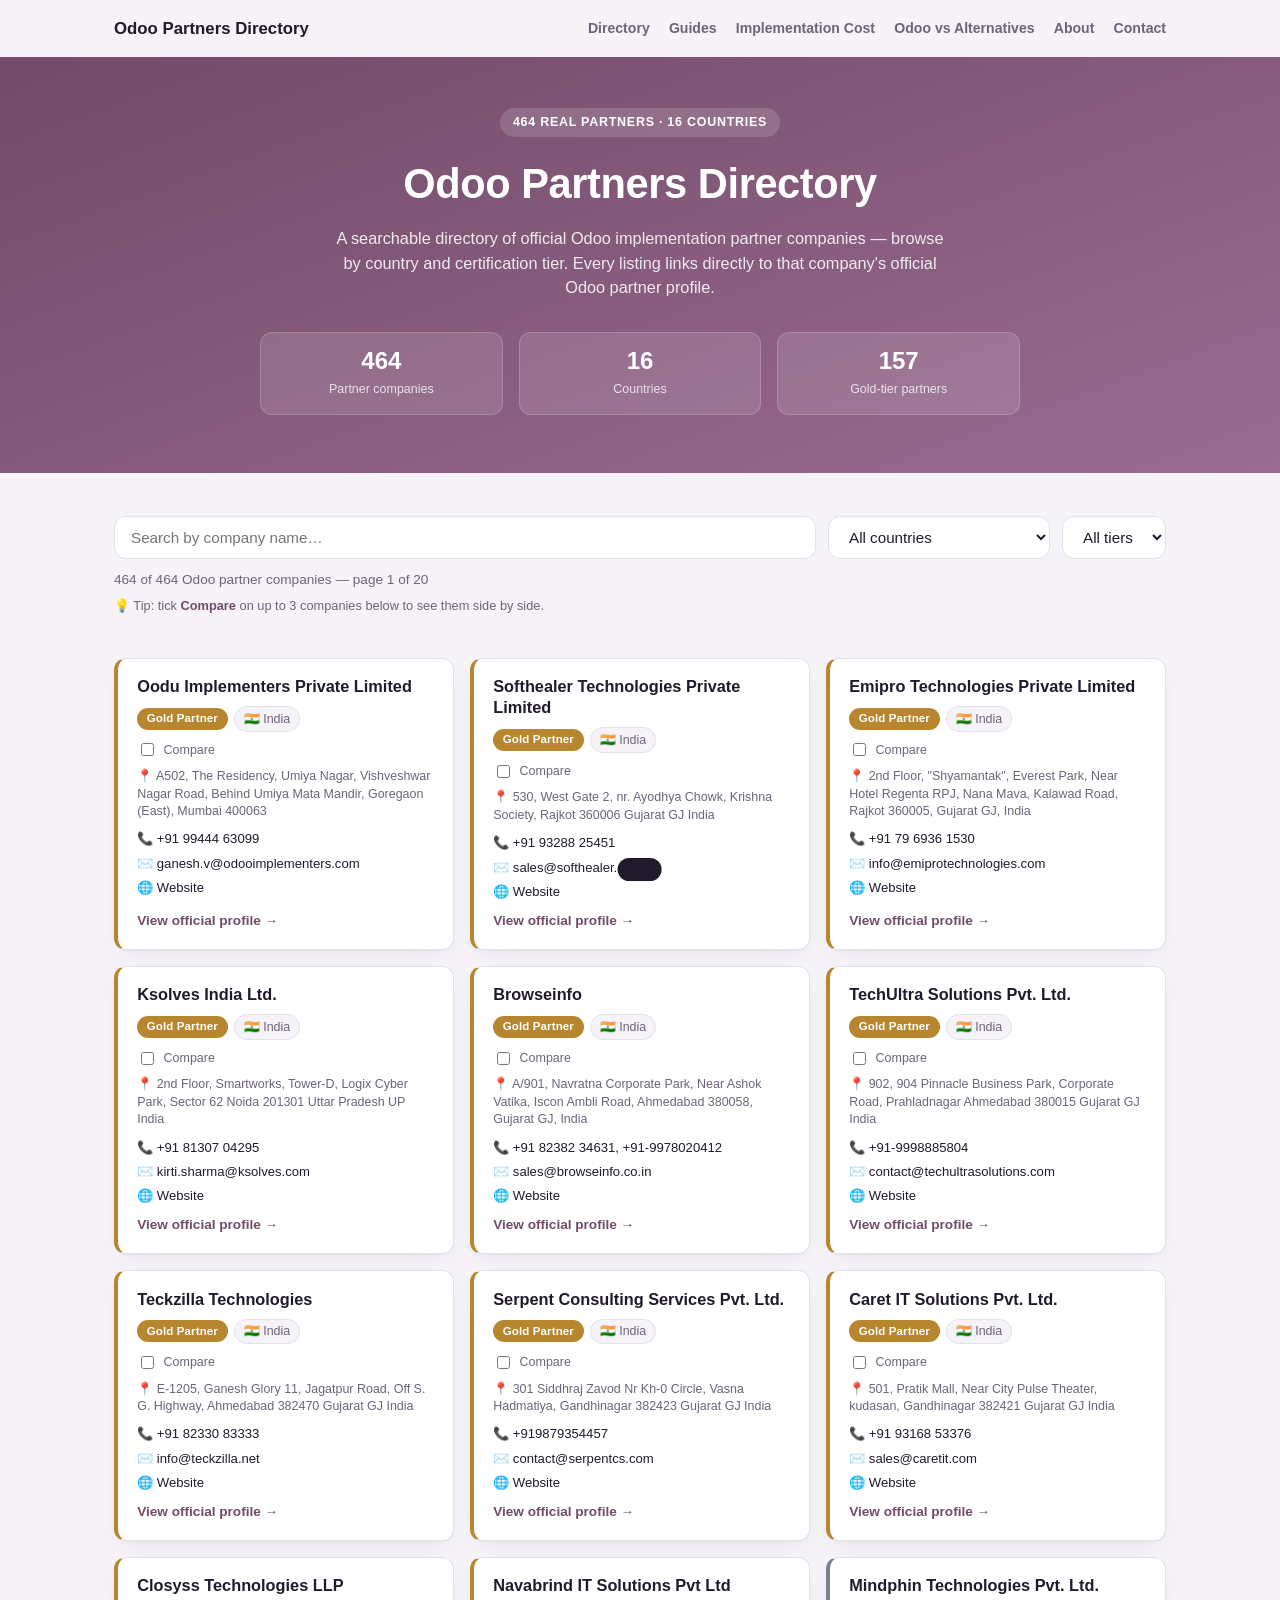
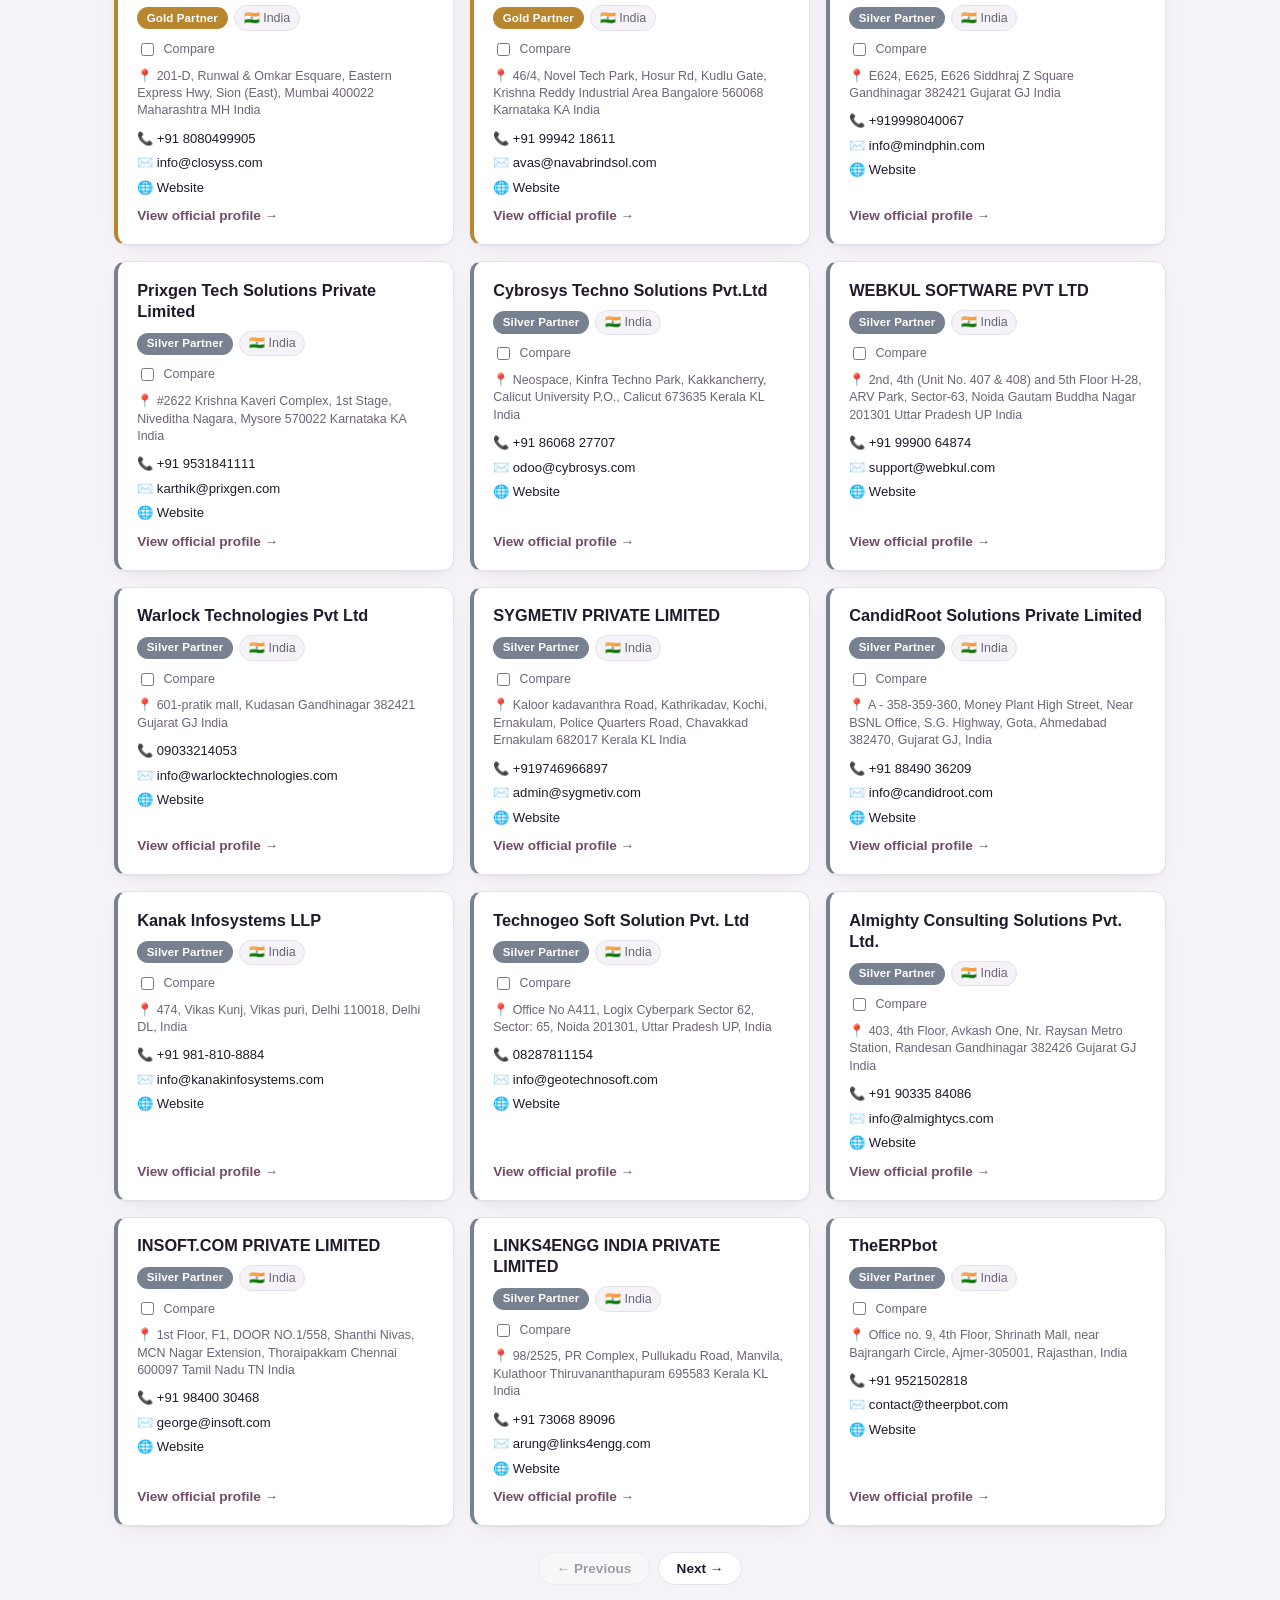
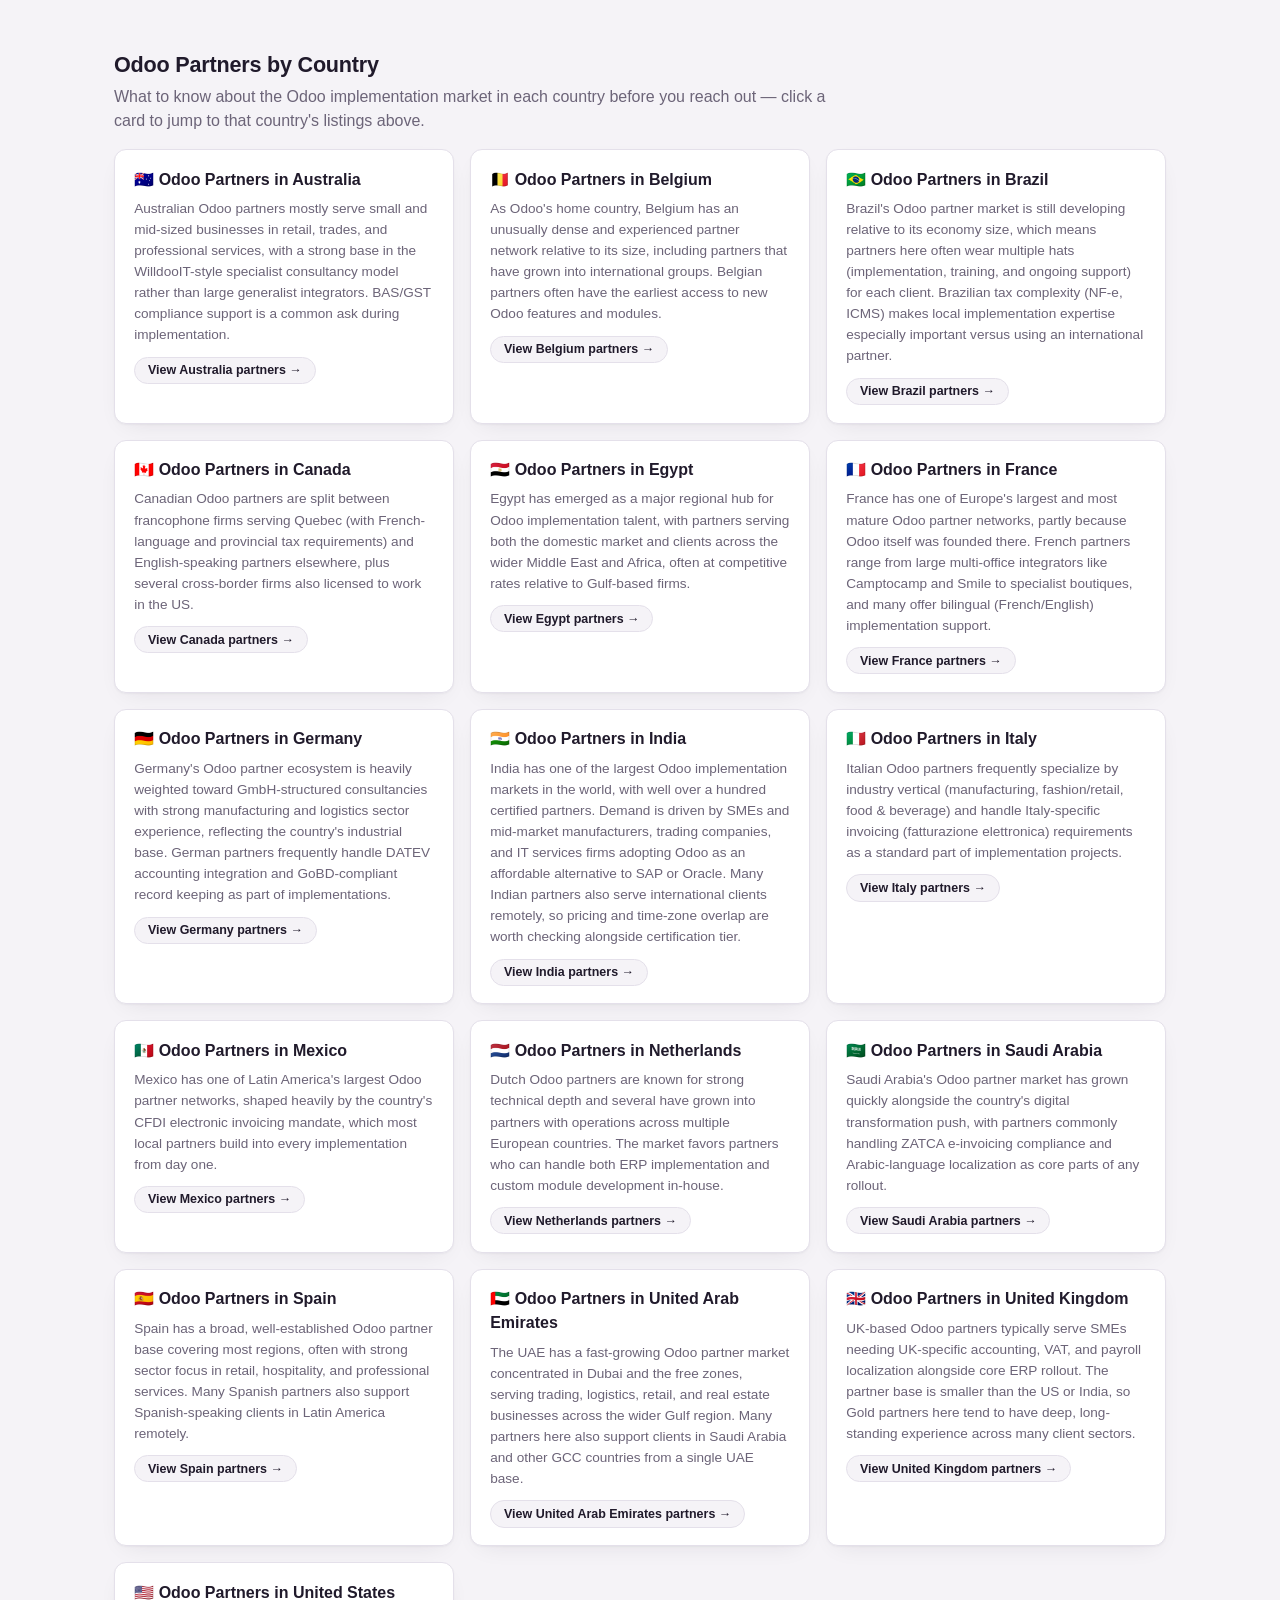
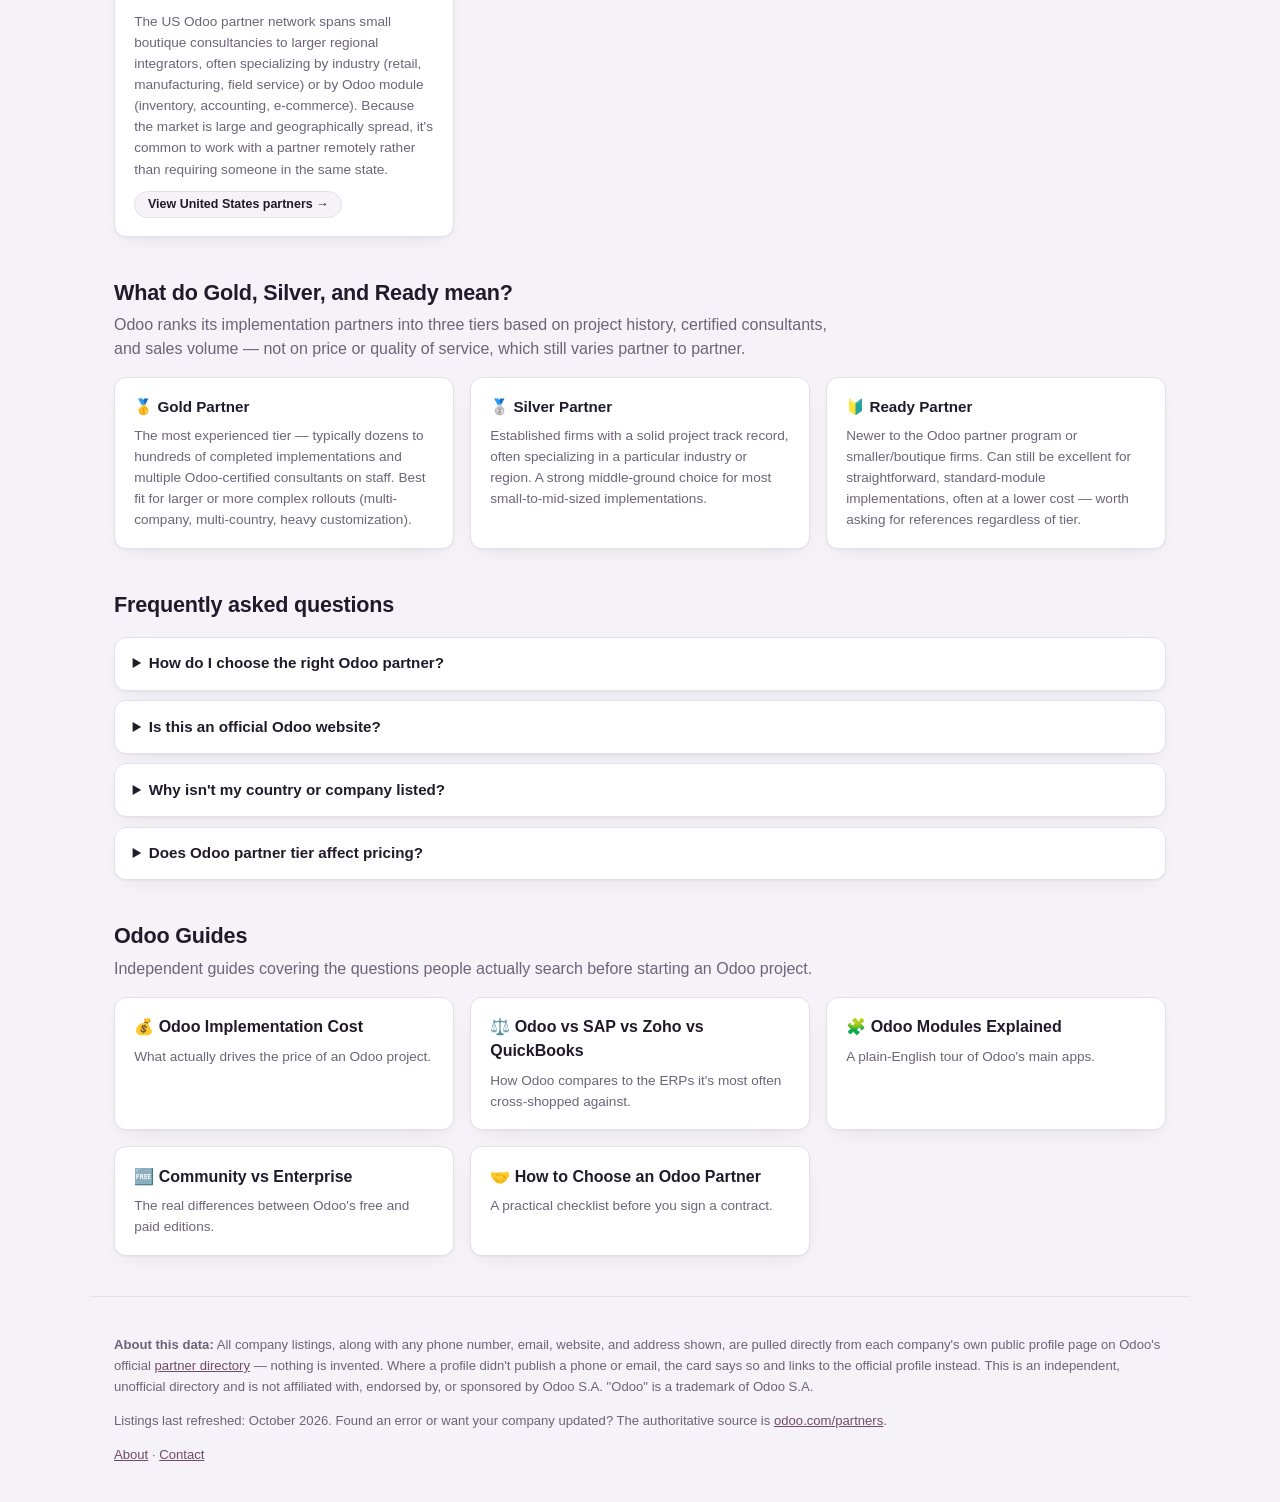
==== commit e5951639: "Add partner comparison tool with real Odoo profile data Lets visitors tick "Compare" on up to 3 comp" ====
--- a/index.html
+++ b/index.html
@@ -128,6 +128,7 @@
     </select>
   </div>
   <div class="stats" id="stats"></div>
+  <p class="cmp-hint">💡 Tip: tick <strong>Compare</strong> on up to 3 companies below to see them side by side.</p>
 </div>
 
 <main>
@@ -235,7 +236,18 @@
   <p><a href="about.html">About</a> · <a href="contact.html">Contact</a></p>
 </footer>
 
+<div class="compare-bar" id="compare-bar" hidden></div>
+
+<div class="compare-modal" id="compare-modal" hidden>
+  <div class="compare-modal-backdrop" id="compare-modal-backdrop"></div>
+  <div class="compare-modal-panel">
+    <button type="button" id="compare-modal-close" aria-label="Close comparison">✕</button>
+    <div id="compare-modal-content"></div>
+  </div>
+</div>
+
 <script src="data.js"></script>
+<script src="partner-stats.js"></script>
 <script src="script.js"></script>
 </body>
 </html>
--- a/styles.css
+++ b/styles.css
@@ -1 +1 @@
-:root{--bg:#f5f3f7;--surface:#ffffff;--border:#e4e0ea;--text:#201a2b;--muted:#6c6478;--accent:#714b67;--accent2:#9b6b92;--accent-ink:#ffffff;--gold:#b8862f;--silver:#78818f;--ready:#4a74ad;--radius:12px;--shadow:0 1px 2px rgba(32,26,43,.04),0 8px 24px -12px rgba(32,26,43,.12)}@media (prefers-color-scheme:dark){:root{--bg:#15131a;--surface:#1e1b26;--border:#312c3b;--text:#eeebf2;--muted:#a79fb3;--shadow:0 1px 2px rgba(0,0,0,.2),0 8px 24px -12px rgba(0,0,0,.5)}}*{box-sizing:border-box}html{scroll-behavior:smooth}body{margin:0;background:var(--bg);color:var(--text);font-family:-apple-system,BlinkMacSystemFont,"Segoe UI",Roboto,Helvetica,Arial,sans-serif;line-height:1.5}a{color:var(--accent)}.site-nav{max-width:1100px;margin:0 auto;padding:1rem 1.5rem;display:flex;align-items:center;justify-content:space-between;gap:1rem;flex-wrap:wrap}.site-nav .brand{font-weight:800;color:var(--text);text-decoration:none;font-size:1.05rem}.site-nav .links{display:flex;gap:1.2rem;flex-wrap:wrap;font-size:.88rem}.site-nav .links a{color:var(--muted);text-decoration:none;font-weight:600}.site-nav .links a:hover{color:var(--accent)}.hero{background:linear-gradient(160deg,var(--accent) 0,var(--accent2) 100%);color:#fff;padding:3.2rem 1.5rem 3.6rem;text-align:center}.hero .eyebrow{display:inline-flex;align-items:center;gap:.4rem;font-size:.78rem;font-weight:700;letter-spacing:.06em;text-transform:uppercase;background:rgba(255,255,255,.15);padding:.3rem .8rem;border-radius:999px;margin-bottom:1rem}.hero h1{font-size:clamp(1.8rem,4vw,2.6rem);margin:0 0 .7rem;letter-spacing:-.01em}.hero p{max-width:620px;margin:0 auto;color:rgba(255,255,255,.88);font-size:1.02rem}.stats-row{max-width:760px;margin:2rem auto 0;display:grid;grid-template-columns:repeat(auto-fit,minmax(130px,1fr));gap:1rem}.stat{background:rgba(255,255,255,.12);border:1px solid rgba(255,255,255,.18);border-radius:var(--radius);padding:.9rem .5rem}.stat b{display:block;font-size:1.5rem;line-height:1.2}.stat span{font-size:.78rem;color:rgba(255,255,255,.8)}.ad-slot{max-width:900px;margin:1.5rem auto;min-height:0;text-align:center}.controls-wrap{position:sticky;top:0;z-index:10;background:var(--bg);padding-top:1.2rem;padding-bottom:.6rem;border-bottom:1px solid transparent}.controls-wrap.stuck{border-bottom-color:var(--border);box-shadow:var(--shadow)}.controls{max-width:1100px;margin:0 auto;padding:0 1.5rem;display:flex;gap:.75rem;flex-wrap:wrap}.controls input,.controls select{padding:.7rem 1rem;border:1px solid var(--border);border-radius:var(--radius);background:var(--surface);color:var(--text);font-size:.95rem}.controls input{flex:1;min-width:200px}.stats{max-width:1100px;margin:.65rem auto 0;padding:0 1.5rem;color:var(--muted);font-size:.85rem}main{max-width:1100px;margin:0 auto;padding:1rem 1.5rem 1rem}.grid{display:grid;grid-template-columns:repeat(auto-fill,minmax(270px,1fr));gap:1rem;margin-top:1rem}.card{background:var(--surface);border:1px solid var(--border);border-left:4px solid var(--border);border-radius:var(--radius);padding:1.1rem 1.2rem;display:flex;flex-direction:column;gap:.55rem;box-shadow:var(--shadow);transition:transform .12s ease,box-shadow .12s ease}.card:hover{transform:translateY(-2px)}.card.Gold{border-left-color:var(--gold)}.card.Silver{border-left-color:var(--silver)}.card.Ready{border-left-color:var(--ready)}.card h3{margin:0;font-size:1.02rem;line-height:1.3}.card .meta{display:flex;gap:.4rem;flex-wrap:wrap;align-items:center;font-size:.78rem;color:var(--muted)}.badge{padding:.15rem .6rem;border-radius:999px;font-weight:700;font-size:.72rem;color:#fff;letter-spacing:.01em}.badge.Gold{background:var(--gold)}.badge.Silver{background:var(--silver)}.badge.Ready{background:var(--ready)}.country-chip{padding:.15rem .55rem;border-radius:999px;background:var(--bg);border:1px solid var(--border)}.card .addr{font-size:.78rem;color:var(--muted);line-height:1.4}.card .contact{display:flex;flex-direction:column;gap:.3rem}.card .contact a{font-size:.82rem;color:var(--text);text-decoration:none;display:flex;align-items:center;gap:.4rem;overflow-wrap:anywhere}.card .contact a:hover{color:var(--accent);text-decoration:underline}.card .no-contact{margin:0;font-size:.78rem;color:var(--muted);font-style:italic}.card a.profile-link{margin-top:auto;font-size:.85rem;color:var(--accent);text-decoration:none;font-weight:700;display:inline-flex;align-items:center;gap:.25rem}.card a.profile-link:hover{text-decoration:underline}.empty{text-align:center;color:var(--muted);padding:3rem 1rem}.pager{display:flex;justify-content:center;gap:.5rem;margin:1.6rem 0 .5rem}.pager button{padding:.5rem 1.1rem;border-radius:999px;border:1px solid var(--border);background:var(--surface);color:var(--text);cursor:pointer;font-size:.85rem;font-weight:600}.pager button:disabled{opacity:.4;cursor:default}section.content{max-width:1100px;margin:2.5rem auto 0;padding:0 1.5rem}section.content h2{font-size:1.35rem;margin-bottom:.25rem;letter-spacing:-.01em}section.content>p.intro{color:var(--muted);margin-top:0;max-width:720px}.guide-grid{display:grid;grid-template-columns:repeat(auto-fill,minmax(280px,1fr));gap:1rem;margin-top:1rem}.guide-card{background:var(--surface);border:1px solid var(--border);border-radius:var(--radius);padding:1.1rem 1.2rem;box-shadow:var(--shadow)}.guide-card h3{margin:0 0 .4rem;font-size:1rem;display:flex;align-items:center;gap:.4rem}.guide-card p{margin:0;font-size:.85rem;color:var(--muted);line-height:1.55}.guide-card button{margin-top:.7rem;font-size:.78rem;padding:.35rem .8rem;border-radius:999px;border:1px solid var(--border);background:var(--bg);color:var(--text);cursor:pointer;font-weight:600}.guide-card button:hover{border-color:var(--accent);color:var(--accent)}.guide-card a.card-link{color:inherit;text-decoration:none;display:block}.tier-explainer{display:grid;grid-template-columns:repeat(auto-fit,minmax(220px,1fr));gap:1rem;margin-top:1rem}.tier-explainer .t{background:var(--surface);border:1px solid var(--border);border-radius:var(--radius);padding:1.1rem 1.2rem;box-shadow:var(--shadow)}.tier-explainer .t h3{margin:0 0 .4rem;font-size:.95rem}.tier-explainer .t p{margin:0;font-size:.85rem;color:var(--muted);line-height:1.55}.faq{margin-top:1rem}.faq details{background:var(--surface);border:1px solid var(--border);border-radius:var(--radius);padding:.9rem 1.1rem;margin-bottom:.6rem;box-shadow:var(--shadow)}.faq summary{cursor:pointer;font-weight:600;font-size:.95rem}.faq p{margin:.6rem 0 0;color:var(--muted);font-size:.88rem;line-height:1.6}footer{max-width:1100px;margin:2.5rem auto 0;padding:1.5rem;color:var(--muted);font-size:.82rem;line-height:1.6;border-top:1px solid var(--border)}.article-hero{background:linear-gradient(160deg,var(--accent) 0,var(--accent2) 100%);color:#fff;padding:2.6rem 1.5rem 2.8rem;text-align:left}.article-hero .wrap{max-width:760px;margin:0 auto}.article-hero .eyebrow{display:inline-flex;align-items:center;gap:.4rem;font-size:.78rem;font-weight:700;letter-spacing:.06em;text-transform:uppercase;background:rgba(255,255,255,.15);padding:.3rem .8rem;border-radius:999px;margin-bottom:1rem}.article-hero h1{font-size:clamp(1.6rem,3.6vw,2.2rem);margin:0 0 .6rem;letter-spacing:-.01em}.article-hero p{color:rgba(255,255,255,.88);margin:0;font-size:1rem}article.post{max-width:760px;margin:2.2rem auto;padding:0 1.5rem;font-size:1.02rem}article.post h2{font-size:1.35rem;margin:2rem 0 .6rem;letter-spacing:-.01em}article.post h3{font-size:1.1rem;margin:1.5rem 0 .5rem}article.post p{margin:0 0 1rem;color:var(--text)}article.post ol,article.post ul{margin:0 0 1rem;padding-left:1.4rem}article.post li{margin-bottom:.4rem}article.post .callout{background:var(--surface);border:1px solid var(--border);border-left:4px solid var(--accent);border-radius:var(--radius);padding:1rem 1.2rem;margin:1.2rem 0;box-shadow:var(--shadow);font-size:.92rem}article.post table{width:100%;border-collapse:collapse;margin:1rem 0;font-size:.92rem}article.post td,article.post th{text-align:left;padding:.6rem .7rem;border-bottom:1px solid var(--border)}article.post th{color:var(--muted);font-weight:700}.cta-box{background:var(--surface);border:1px solid var(--border);border-radius:var(--radius);padding:1.3rem;margin:1.8rem 0;box-shadow:var(--shadow);text-align:center}.cta-box a.btn{display:inline-block;margin-top:.7rem;background:var(--accent);color:#fff;text-decoration:none;padding:.65rem 1.3rem;border-radius:999px;font-weight:700;font-size:.9rem}.related{max-width:760px;margin:2rem auto;padding:0 1.5rem}.related h2{font-size:1.1rem}.related ul{padding-left:1.2rem}+:root{--bg:#f5f3f7;--surface:#ffffff;--border:#e4e0ea;--text:#201a2b;--muted:#6c6478;--accent:#714b67;--accent2:#9b6b92;--accent-ink:#ffffff;--gold:#b8862f;--silver:#78818f;--ready:#4a74ad;--radius:12px;--shadow:0 1px 2px rgba(32,26,43,.04),0 8px 24px -12px rgba(32,26,43,.12)}@media (prefers-color-scheme:dark){:root{--bg:#15131a;--surface:#1e1b26;--border:#312c3b;--text:#eeebf2;--muted:#a79fb3;--shadow:0 1px 2px rgba(0,0,0,.2),0 8px 24px -12px rgba(0,0,0,.5)}}*{box-sizing:border-box}html{scroll-behavior:smooth}body{margin:0;background:var(--bg);color:var(--text);font-family:-apple-system,BlinkMacSystemFont,"Segoe UI",Roboto,Helvetica,Arial,sans-serif;line-height:1.5}a{color:var(--accent)}.site-nav{max-width:1100px;margin:0 auto;padding:1rem 1.5rem;display:flex;align-items:center;justify-content:space-between;gap:1rem;flex-wrap:wrap}.site-nav .brand{font-weight:800;color:var(--text);text-decoration:none;font-size:1.05rem}.site-nav .links{display:flex;gap:1.2rem;flex-wrap:wrap;font-size:.88rem}.site-nav .links a{color:var(--muted);text-decoration:none;font-weight:600}.site-nav .links a:hover{color:var(--accent)}.hero{background:linear-gradient(160deg,var(--accent) 0,var(--accent2) 100%);color:#fff;padding:3.2rem 1.5rem 3.6rem;text-align:center}.hero .eyebrow{display:inline-flex;align-items:center;gap:.4rem;font-size:.78rem;font-weight:700;letter-spacing:.06em;text-transform:uppercase;background:rgba(255,255,255,.15);padding:.3rem .8rem;border-radius:999px;margin-bottom:1rem}.hero h1{font-size:clamp(1.8rem,4vw,2.6rem);margin:0 0 .7rem;letter-spacing:-.01em}.hero p{max-width:620px;margin:0 auto;color:rgba(255,255,255,.88);font-size:1.02rem}.stats-row{max-width:760px;margin:2rem auto 0;display:grid;grid-template-columns:repeat(auto-fit,minmax(130px,1fr));gap:1rem}.stat{background:rgba(255,255,255,.12);border:1px solid rgba(255,255,255,.18);border-radius:var(--radius);padding:.9rem .5rem}.stat b{display:block;font-size:1.5rem;line-height:1.2}.stat span{font-size:.78rem;color:rgba(255,255,255,.8)}.ad-slot{max-width:900px;margin:1.5rem auto;min-height:0;text-align:center}.controls-wrap{position:sticky;top:0;z-index:10;background:var(--bg);padding-top:1.2rem;padding-bottom:.6rem;border-bottom:1px solid transparent}.controls-wrap.stuck{border-bottom-color:var(--border);box-shadow:var(--shadow)}.controls{max-width:1100px;margin:0 auto;padding:0 1.5rem;display:flex;gap:.75rem;flex-wrap:wrap}.controls input,.controls select{padding:.7rem 1rem;border:1px solid var(--border);border-radius:var(--radius);background:var(--surface);color:var(--text);font-size:.95rem}.controls input{flex:1;min-width:200px}.stats{max-width:1100px;margin:.65rem auto 0;padding:0 1.5rem;color:var(--muted);font-size:.85rem}.cmp-hint{max-width:1100px;margin:.35rem auto 0;padding:0 1.5rem;color:var(--muted);font-size:.8rem}.cmp-hint strong{color:var(--accent)}main{max-width:1100px;margin:0 auto;padding:1rem 1.5rem 1rem}.grid{display:grid;grid-template-columns:repeat(auto-fill,minmax(270px,1fr));gap:1rem;margin-top:1rem}.card{background:var(--surface);border:1px solid var(--border);border-left:4px solid var(--border);border-radius:var(--radius);padding:1.1rem 1.2rem;display:flex;flex-direction:column;gap:.55rem;box-shadow:var(--shadow);transition:transform .12s ease,box-shadow .12s ease}.card:hover{transform:translateY(-2px)}.card.Gold{border-left-color:var(--gold)}.card.Silver{border-left-color:var(--silver)}.card.Ready{border-left-color:var(--ready)}.card h3{margin:0;font-size:1.02rem;line-height:1.3}.card .meta{display:flex;gap:.4rem;flex-wrap:wrap;align-items:center;font-size:.78rem;color:var(--muted)}.badge{padding:.15rem .6rem;border-radius:999px;font-weight:700;font-size:.72rem;color:#fff;letter-spacing:.01em}.badge.Gold{background:var(--gold)}.badge.Silver{background:var(--silver)}.badge.Ready{background:var(--ready)}.country-chip{padding:.15rem .55rem;border-radius:999px;background:var(--bg);border:1px solid var(--border)}.card .addr{font-size:.78rem;color:var(--muted);line-height:1.4}.card .contact{display:flex;flex-direction:column;gap:.3rem}.card .contact a{font-size:.82rem;color:var(--text);text-decoration:none;display:flex;align-items:center;gap:.4rem;overflow-wrap:anywhere}.card .contact a:hover{color:var(--accent);text-decoration:underline}.card .no-contact{margin:0;font-size:.78rem;color:var(--muted);font-style:italic}.cmp-label{display:flex;align-items:center;gap:.4rem;font-size:.78rem;color:var(--muted);cursor:pointer;user-select:none}.cmp-label input{cursor:pointer}.card a.profile-link{margin-top:auto;font-size:.85rem;color:var(--accent);text-decoration:none;font-weight:700;display:inline-flex;align-items:center;gap:.25rem}.card a.profile-link:hover{text-decoration:underline}.empty{text-align:center;color:var(--muted);padding:3rem 1rem}.pager{display:flex;justify-content:center;gap:.5rem;margin:1.6rem 0 .5rem}.pager button{padding:.5rem 1.1rem;border-radius:999px;border:1px solid var(--border);background:var(--surface);color:var(--text);cursor:pointer;font-size:.85rem;font-weight:600}.pager button:disabled{opacity:.4;cursor:default}section.content{max-width:1100px;margin:2.5rem auto 0;padding:0 1.5rem}section.content h2{font-size:1.35rem;margin-bottom:.25rem;letter-spacing:-.01em}section.content>p.intro{color:var(--muted);margin-top:0;max-width:720px}.guide-grid{display:grid;grid-template-columns:repeat(auto-fill,minmax(280px,1fr));gap:1rem;margin-top:1rem}.guide-card{background:var(--surface);border:1px solid var(--border);border-radius:var(--radius);padding:1.1rem 1.2rem;box-shadow:var(--shadow)}.guide-card h3{margin:0 0 .4rem;font-size:1rem;display:flex;align-items:center;gap:.4rem}.guide-card p{margin:0;font-size:.85rem;color:var(--muted);line-height:1.55}.guide-card button{margin-top:.7rem;font-size:.78rem;padding:.35rem .8rem;border-radius:999px;border:1px solid var(--border);background:var(--bg);color:var(--text);cursor:pointer;font-weight:600}.guide-card button:hover{border-color:var(--accent);color:var(--accent)}.guide-card a.card-link{color:inherit;text-decoration:none;display:block}.tier-explainer{display:grid;grid-template-columns:repeat(auto-fit,minmax(220px,1fr));gap:1rem;margin-top:1rem}.tier-explainer .t{background:var(--surface);border:1px solid var(--border);border-radius:var(--radius);padding:1.1rem 1.2rem;box-shadow:var(--shadow)}.tier-explainer .t h3{margin:0 0 .4rem;font-size:.95rem}.tier-explainer .t p{margin:0;font-size:.85rem;color:var(--muted);line-height:1.55}.faq{margin-top:1rem}.faq details{background:var(--surface);border:1px solid var(--border);border-radius:var(--radius);padding:.9rem 1.1rem;margin-bottom:.6rem;box-shadow:var(--shadow)}.faq summary{cursor:pointer;font-weight:600;font-size:.95rem}.faq p{margin:.6rem 0 0;color:var(--muted);font-size:.88rem;line-height:1.6}footer{max-width:1100px;margin:2.5rem auto 0;padding:1.5rem;color:var(--muted);font-size:.82rem;line-height:1.6;border-top:1px solid var(--border)}.article-hero{background:linear-gradient(160deg,var(--accent) 0,var(--accent2) 100%);color:#fff;padding:2.6rem 1.5rem 2.8rem;text-align:left}.article-hero .wrap{max-width:760px;margin:0 auto}.article-hero .eyebrow{display:inline-flex;align-items:center;gap:.4rem;font-size:.78rem;font-weight:700;letter-spacing:.06em;text-transform:uppercase;background:rgba(255,255,255,.15);padding:.3rem .8rem;border-radius:999px;margin-bottom:1rem}.article-hero h1{font-size:clamp(1.6rem,3.6vw,2.2rem);margin:0 0 .6rem;letter-spacing:-.01em}.article-hero p{color:rgba(255,255,255,.88);margin:0;font-size:1rem}article.post{max-width:760px;margin:2.2rem auto;padding:0 1.5rem;font-size:1.02rem}article.post h2{font-size:1.35rem;margin:2rem 0 .6rem;letter-spacing:-.01em}article.post h3{font-size:1.1rem;margin:1.5rem 0 .5rem}article.post p{margin:0 0 1rem;color:var(--text)}article.post ol,article.post ul{margin:0 0 1rem;padding-left:1.4rem}article.post li{margin-bottom:.4rem}article.post .callout{background:var(--surface);border:1px solid var(--border);border-left:4px solid var(--accent);border-radius:var(--radius);padding:1rem 1.2rem;margin:1.2rem 0;box-shadow:var(--shadow);font-size:.92rem}article.post table{width:100%;border-collapse:collapse;margin:1rem 0;font-size:.92rem}article.post td,article.post th{text-align:left;padding:.6rem .7rem;border-bottom:1px solid var(--border)}article.post th{color:var(--muted);font-weight:700}.cta-box{background:var(--surface);border:1px solid var(--border);border-radius:var(--radius);padding:1.3rem;margin:1.8rem 0;box-shadow:var(--shadow);text-align:center}.cta-box a.btn{display:inline-block;margin-top:.7rem;background:var(--accent);color:#fff;text-decoration:none;padding:.65rem 1.3rem;border-radius:999px;font-weight:700;font-size:.9rem}.related{max-width:760px;margin:2rem auto;padding:0 1.5rem}.related h2{font-size:1.1rem}.related ul{padding-left:1.2rem}.compare-bar{position:fixed;left:50%;bottom:1.2rem;transform:translateX(-50%);z-index:50;background:var(--text);color:var(--bg);border-radius:999px;padding:.7rem 1.4rem;display:flex;align-items:center;gap:1rem;box-shadow:var(--shadow);font-size:.88rem;font-weight:600}.cmp-bar-actions{display:flex;gap:.5rem}.cmp-bar-actions button{border:none;border-radius:999px;padding:.4rem 1rem;font-size:.82rem;font-weight:700;cursor:pointer}.cmp-bar-actions #cmp-view{background:var(--accent);color:#fff}.cmp-bar-actions #cmp-clear{background:transparent;color:var(--bg);border:1px solid rgba(255,255,255,.35)}.compare-modal{position:fixed;inset:0;z-index:60;display:none;align-items:center;justify-content:center;padding:1.2rem}.compare-modal:not([hidden]){display:flex}.compare-modal-backdrop{position:absolute;inset:0;background:rgba(0,0,0,.55)}.compare-modal-panel{position:relative;background:var(--surface);border-radius:var(--radius);max-width:960px;width:100%;max-height:85vh;overflow:auto;padding:1.6rem;box-shadow:var(--shadow)}.compare-modal-panel h2{margin:0 0 1rem;font-size:1.2rem}#compare-modal-close{position:absolute;top:1rem;right:1rem;border:1px solid var(--border);background:var(--bg);color:var(--text);border-radius:999px;width:2rem;height:2rem;cursor:pointer;font-size:.9rem}.cmp-table-wrap{overflow-x:auto}.cmp-table{width:100%;border-collapse:collapse;font-size:.85rem}.cmp-table th,.cmp-table td{padding:.65rem .8rem;border-bottom:1px solid var(--border);text-align:left;vertical-align:top;white-space:normal}.cmp-table thead th{color:var(--text);font-weight:700}.cmp-table tbody th{color:var(--muted);font-weight:700;white-space:nowrap}.cmp-table a{color:var(--accent)}.cmp-legend-hint{margin:0 0 1rem;font-size:.8rem;color:var(--muted)}.cmp-table tr.row-same{opacity:.55}.cmp-table tr.row-diff{background:rgba(113,75,103,.07)}.cmp-table tr.row-diff th{border-left:3px solid var(--accent);padding-left:.65rem}
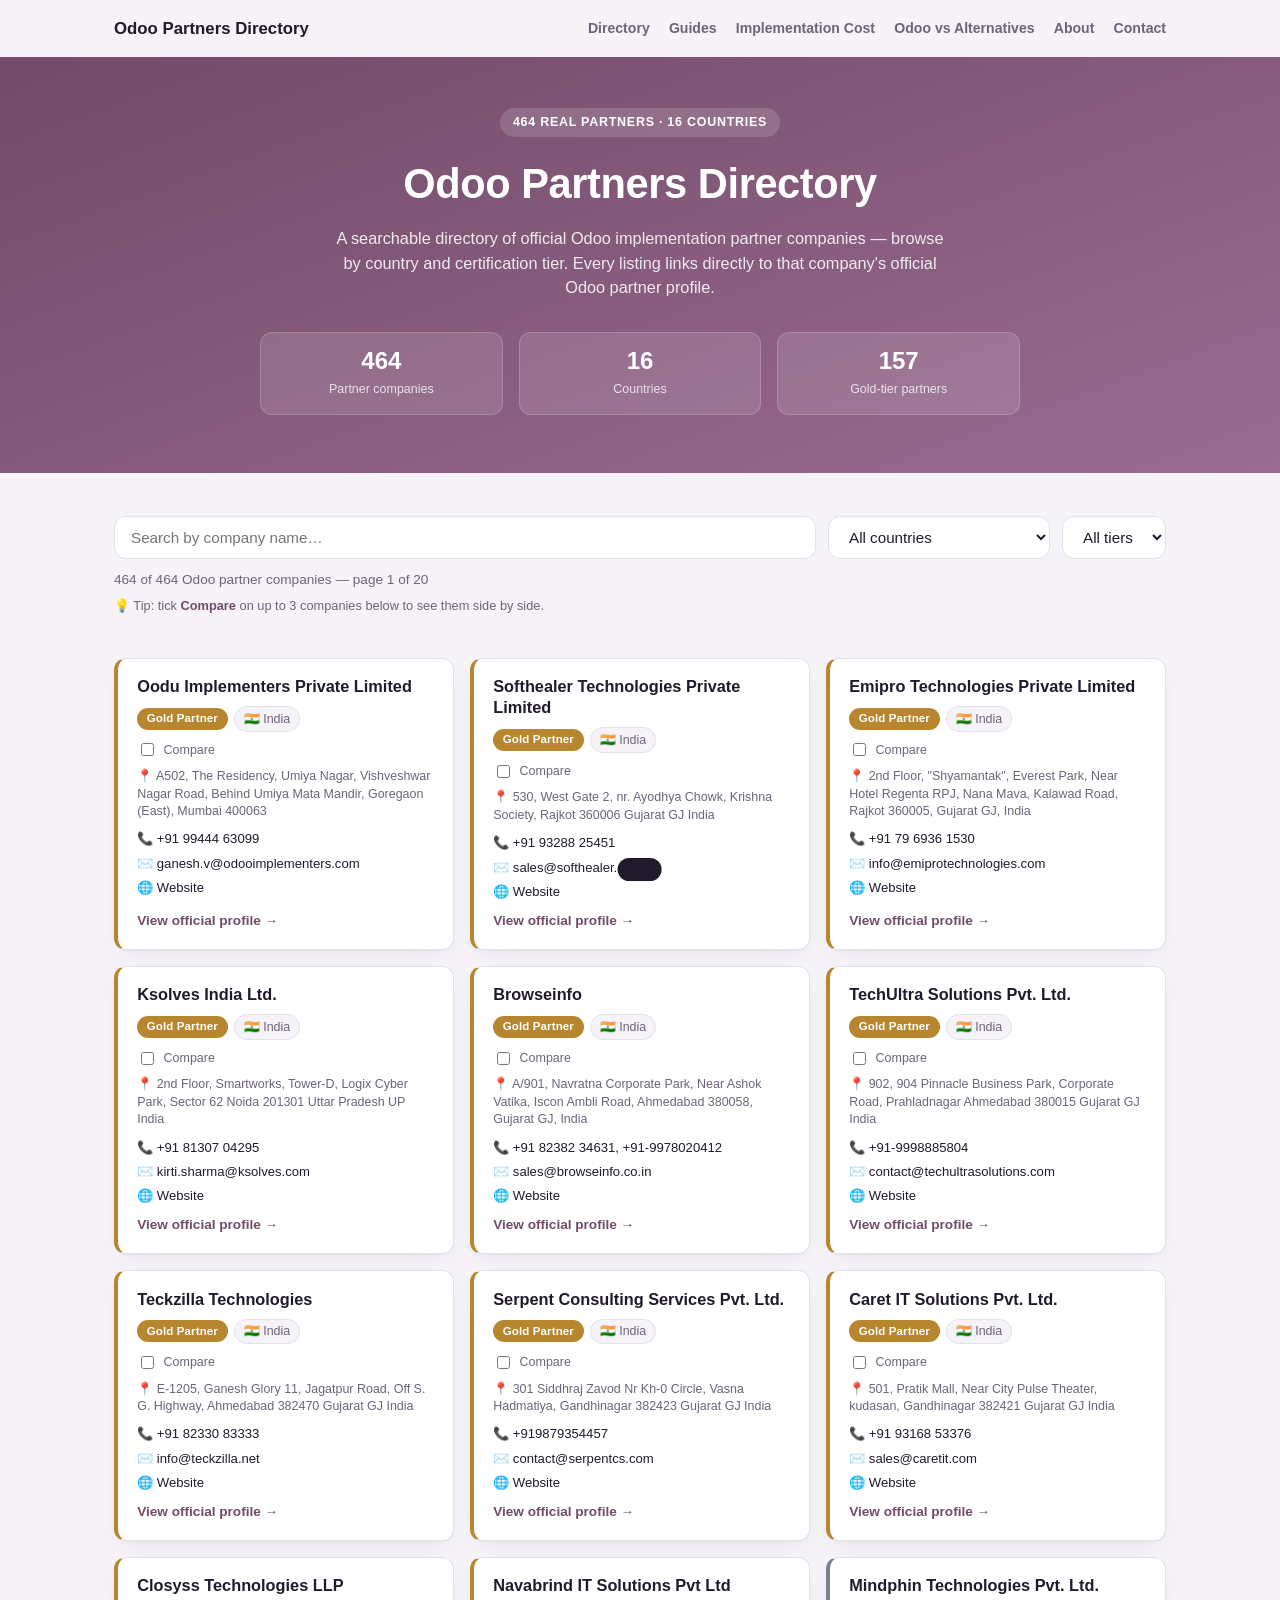
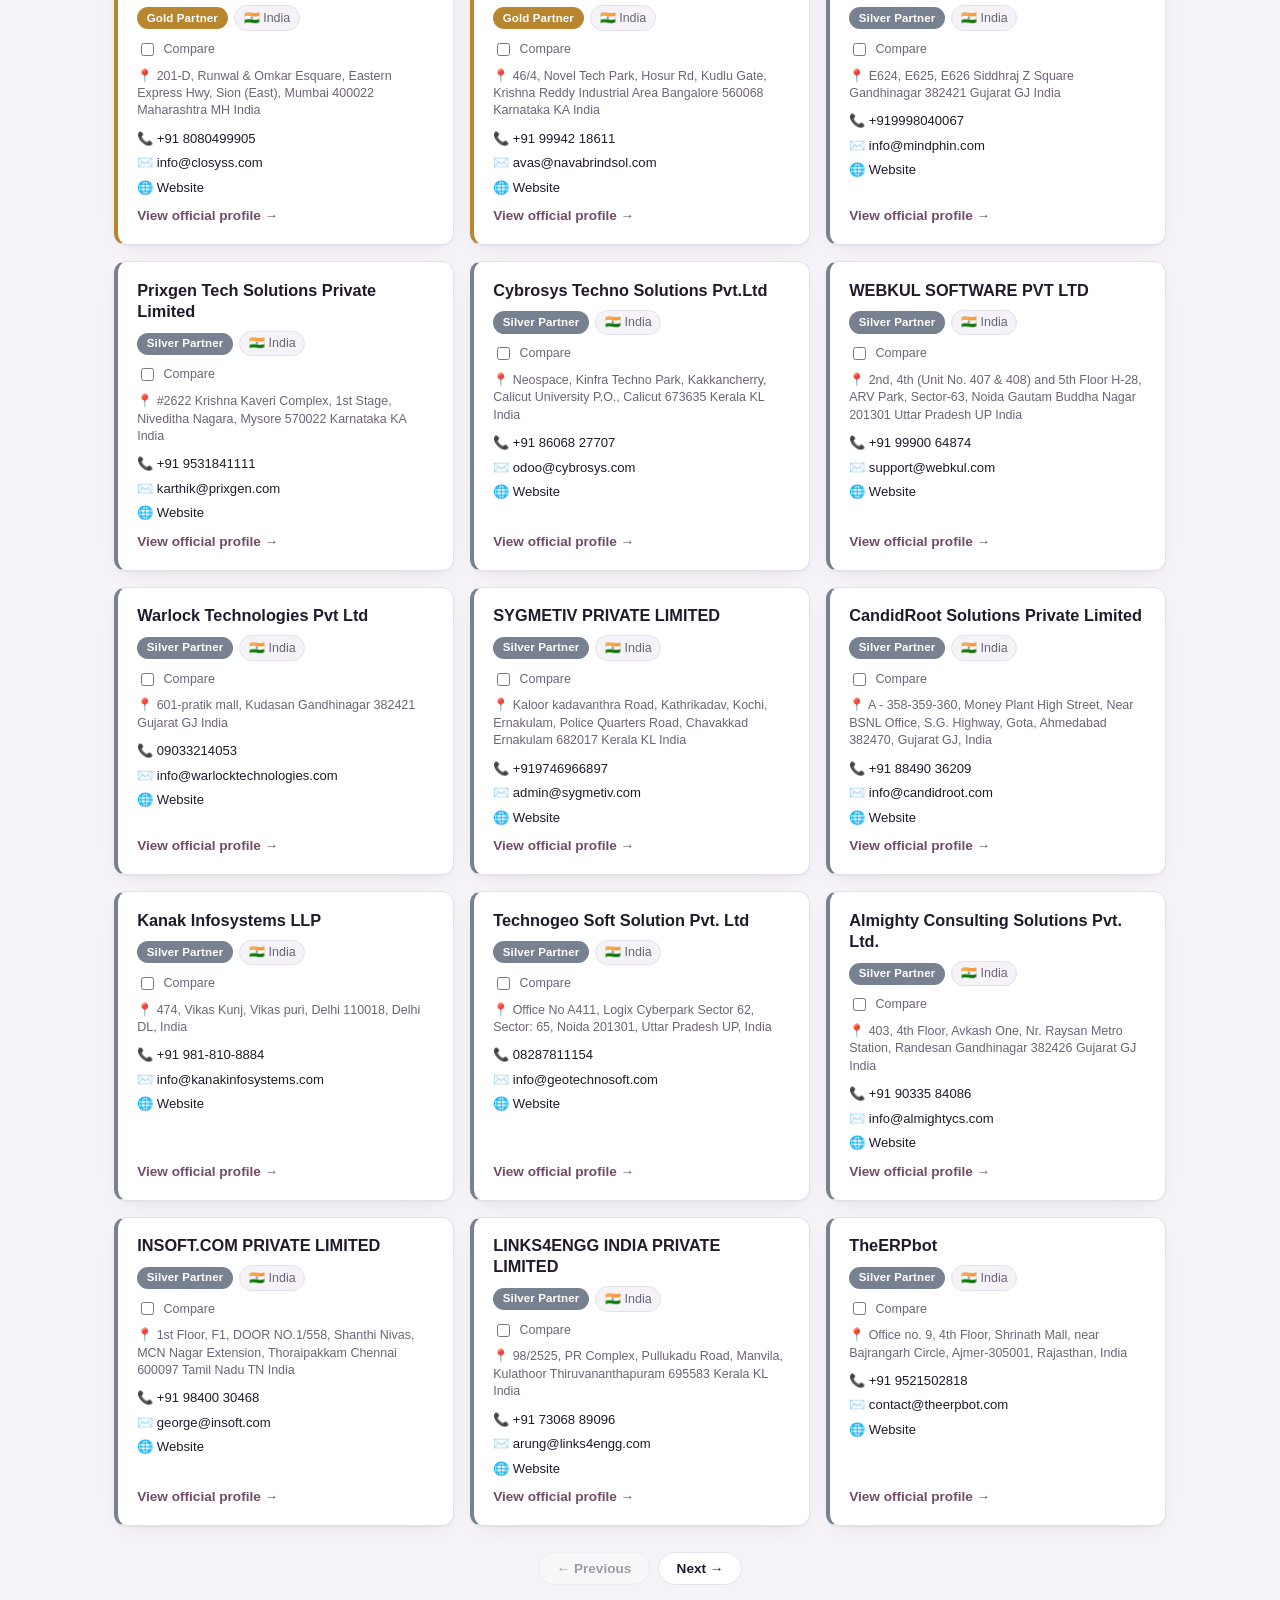
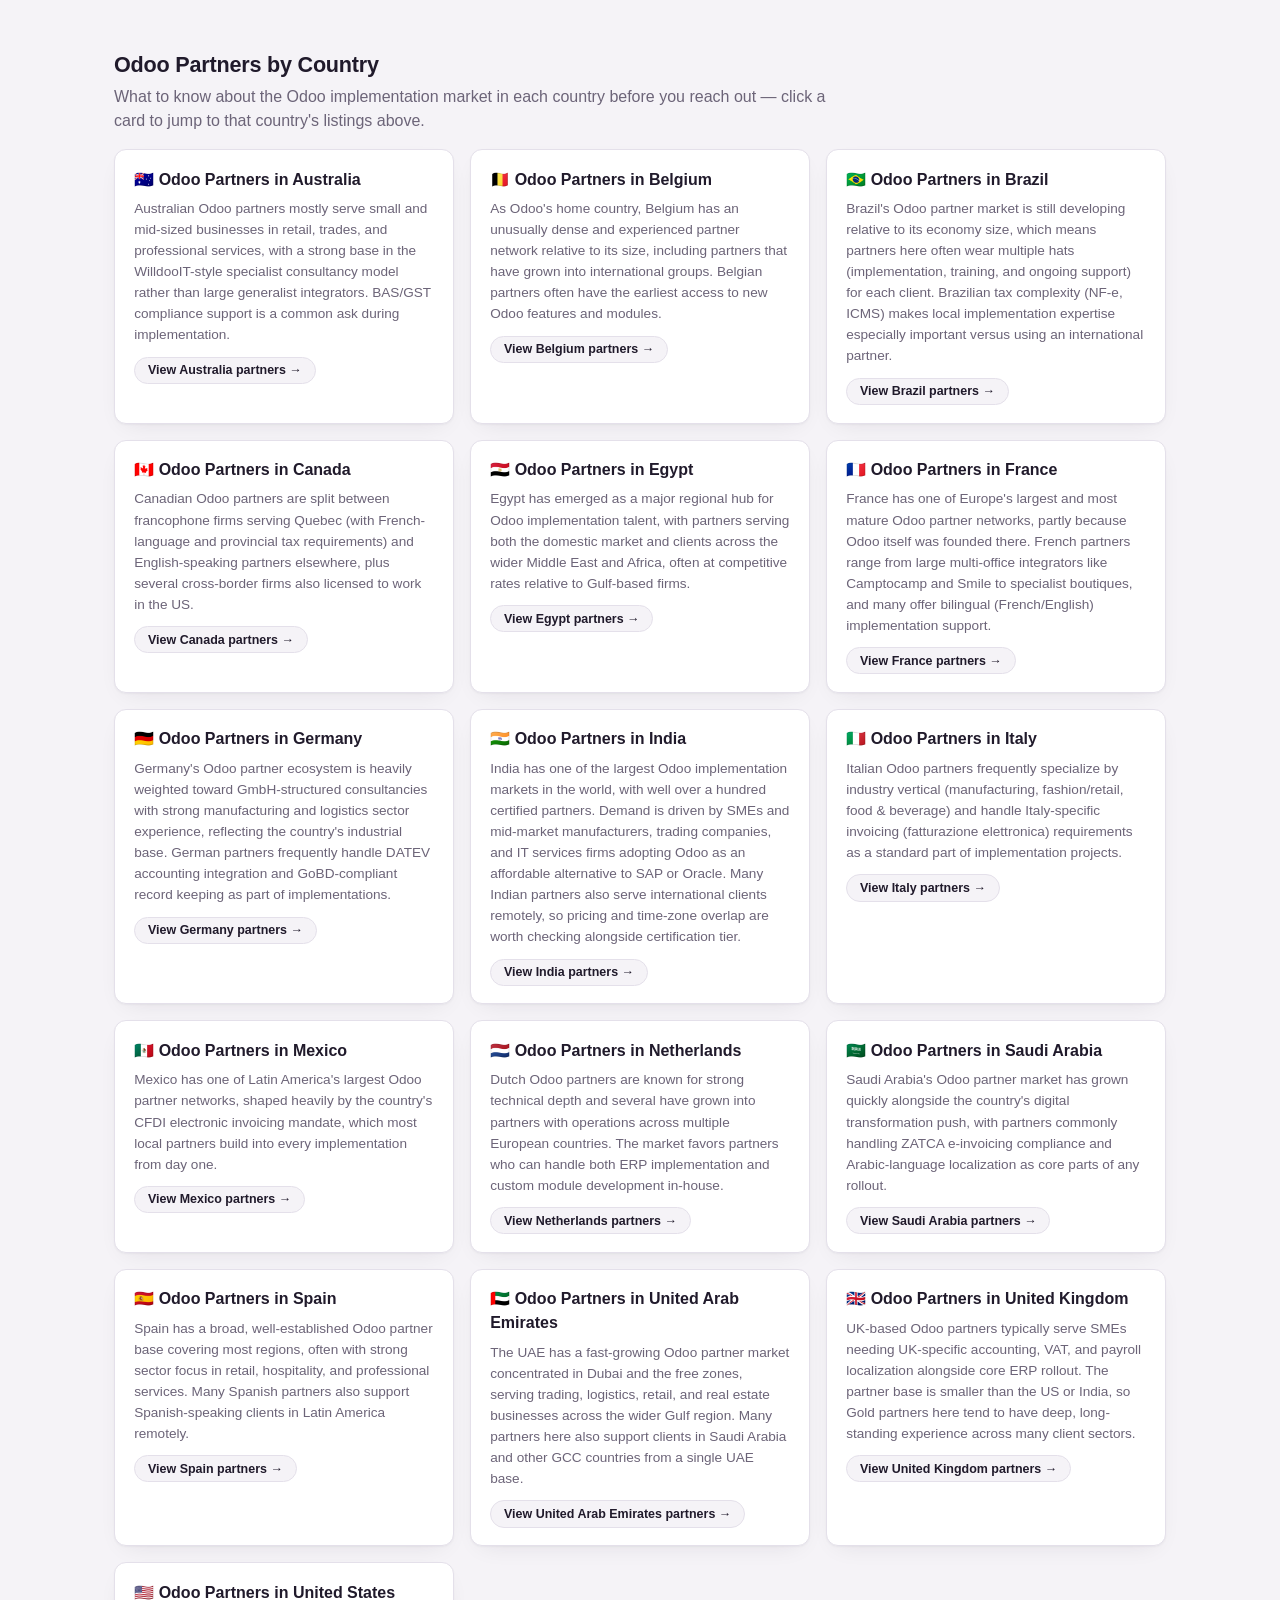
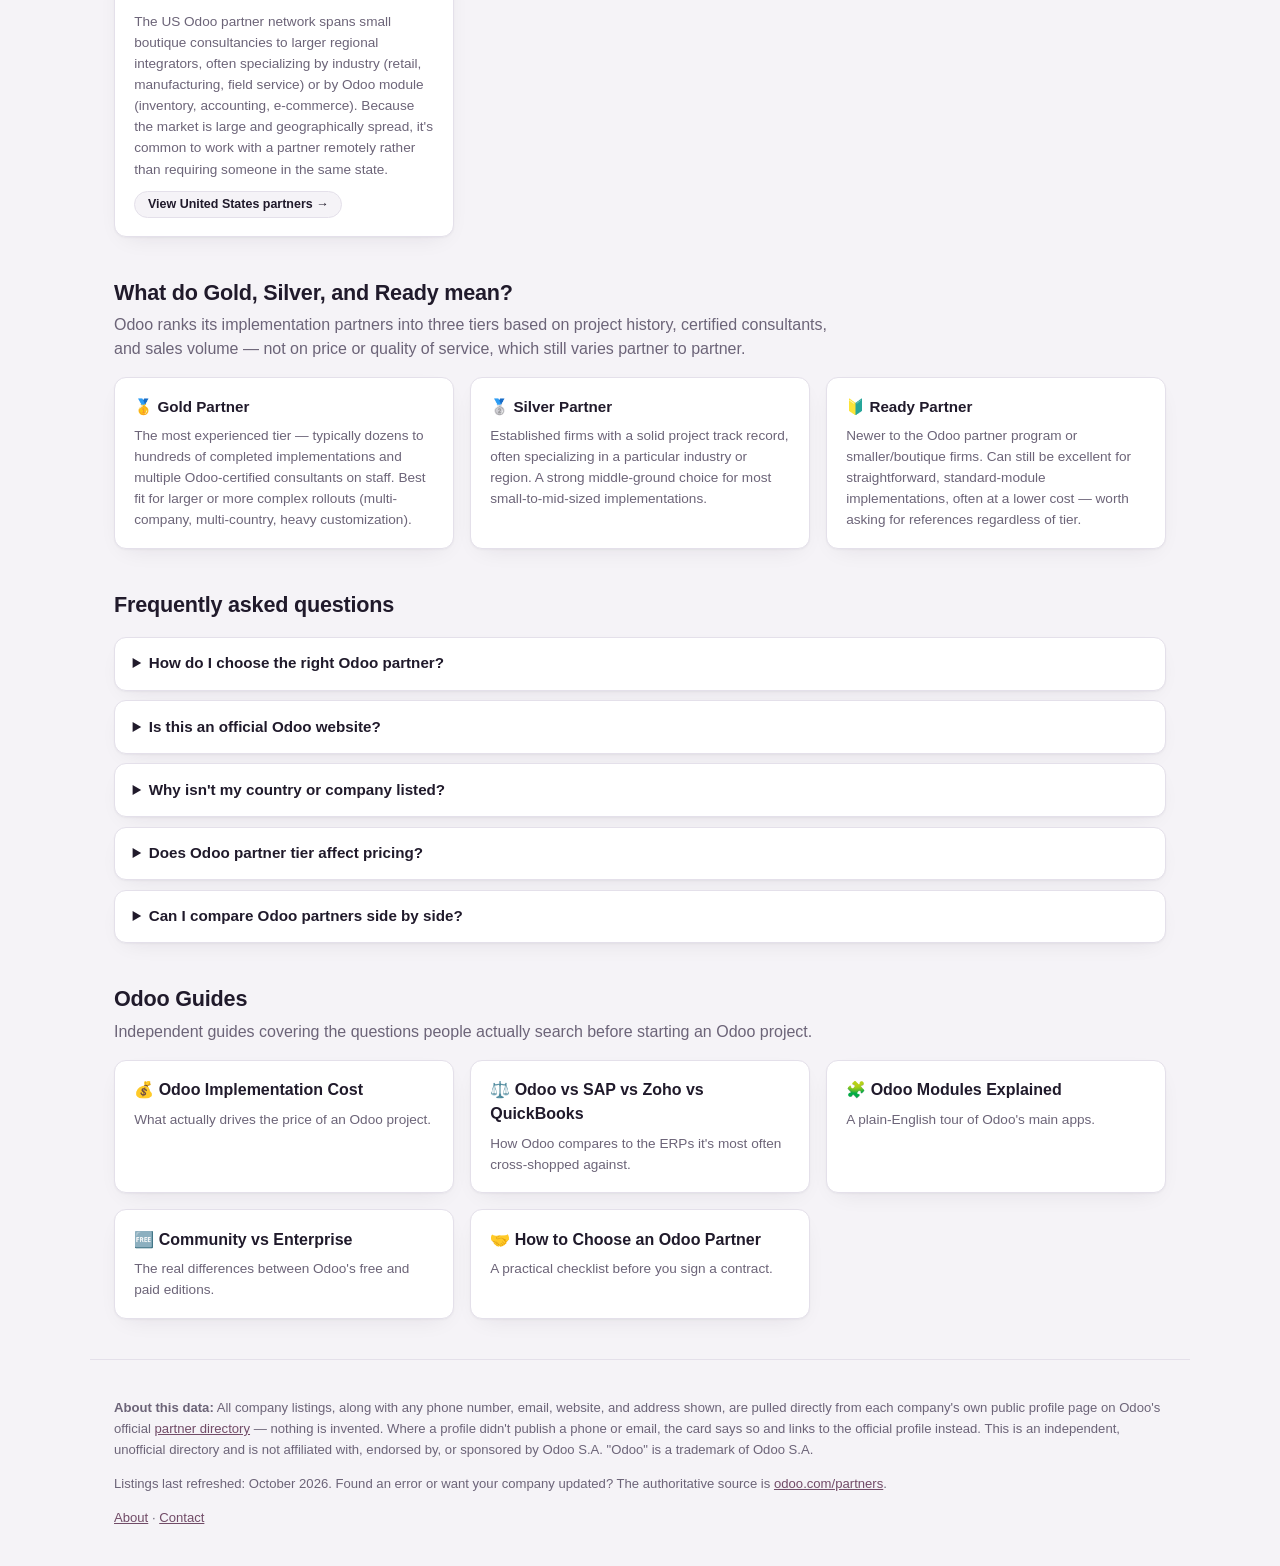
==== commit 8b675713: "Add SEO coverage for the partner comparison feature Bump homepage lastmod in sitemap.xml, mention th" ====
--- a/index.html
+++ b/index.html
@@ -4,7 +4,7 @@
 <meta charset="UTF-8">
 <meta name="viewport" content="width=device-width, initial-scale=1.0">
 <title>Odoo Partners Directory — Find Odoo Implementation Companies Worldwide</title>
-<meta name="description" content="Searchable directory of 464 official Odoo implementation partners by country and tier. Find Gold, Silver, and Ready partners with links to verified profiles.">
+<meta name="description" content="Searchable directory of 464 official Odoo implementation partners by country and tier. Compare up to 3 partners side by side with real certifications, project references, and retention data.">
 <meta name="robots" content="index, follow">
 <link rel="canonical" href="https://odoo-companies-hub.github.io/odoo_companies/">
 <link rel="icon" href="favicon.svg" type="image/svg+xml">
@@ -12,14 +12,14 @@
 <!-- Open Graph -->
 <meta property="og:site_name" content="Odoo Partners Directory">
 <meta property="og:title" content="Odoo Partners Directory — 464 Real Odoo Implementation Partners">
-<meta property="og:description" content="Searchable directory of official Odoo implementation partners worldwide — browse 464 real companies by country and certification tier.">
+<meta property="og:description" content="Searchable directory of official Odoo implementation partners worldwide — browse 464 real companies by country and tier, and compare them side by side on real certifications and references.">
 <meta property="og:type" content="website">
 <meta property="og:url" content="https://odoo-companies-hub.github.io/odoo_companies/">
 
 <!-- Twitter -->
 <meta name="twitter:card" content="summary">
 <meta name="twitter:title" content="Odoo Partners Directory">
-<meta name="twitter:description" content="Searchable directory of 464 real Odoo implementation partners worldwide, by country and tier.">
+<meta name="twitter:description" content="Searchable directory of 464 real Odoo implementation partners worldwide — compare partners side by side on certifications, references, and retention.">
 
 <link rel="preconnect" href="https://pagead2.googlesyndication.com">
 <script async src="https://pagead2.googlesyndication.com/pagead/js/adsbygoogle.js?client=ca-pub-3038988631598049" crossorigin="anonymous"></script>
@@ -87,6 +87,14 @@
         "@type": "Answer",
         "text": "Not directly — tier reflects experience and scale, not a fixed rate card. Gold partners are often priced higher given demand and seniority, but a well-matched Silver or Ready partner can be more cost-effective for a straightforward implementation."
       }
+    },
+    {
+      "@type": "Question",
+      "name": "Can I compare Odoo partners side by side?",
+      "acceptedAnswer": {
+        "@type": "Answer",
+        "text": "Yes. Tick \"Compare\" on up to 3 companies in the directory below and a side-by-side table opens showing certified experts by Odoo version, total project references, typical project size, customer retention rate, and top industries served — all pulled from each company's own official Odoo partner profile."
+      }
     }
   ]
 }
@@ -180,6 +188,10 @@
     <details>
       <summary>Does Odoo partner tier affect pricing?</summary>
       <p>Not directly — tier reflects experience and scale, not a fixed rate card. Gold partners are often (not always) priced higher given demand and seniority, but a well-matched Silver or Ready partner can be more cost-effective for a straightforward implementation.</p>
+    </details>
+    <details>
+      <summary>Can I compare Odoo partners side by side?</summary>
+      <p>Yes. Tick "Compare" on up to 3 companies in the directory below and a side-by-side table opens showing certified experts by Odoo version, total project references, typical project size, customer retention rate, and top industries served — all pulled from each company's own official Odoo partner profile.</p>
     </details>
   </div>
 </section>
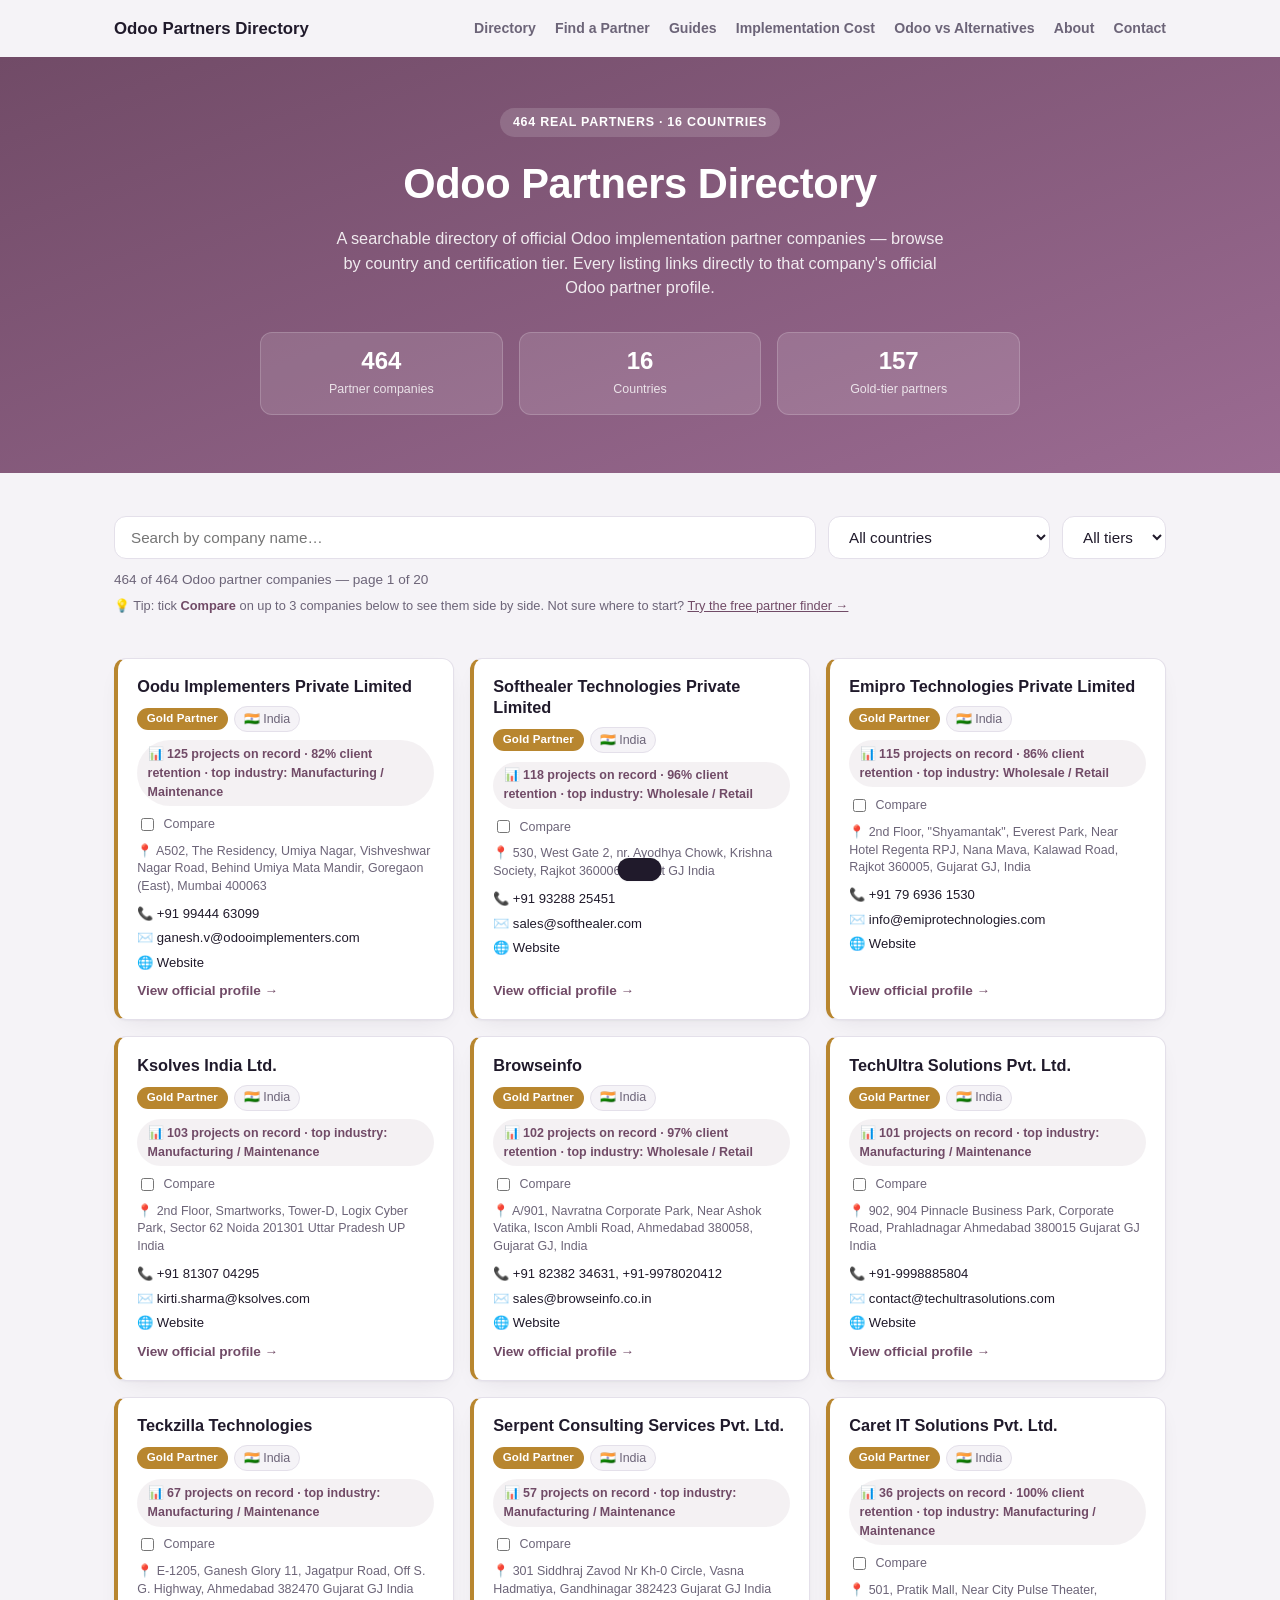
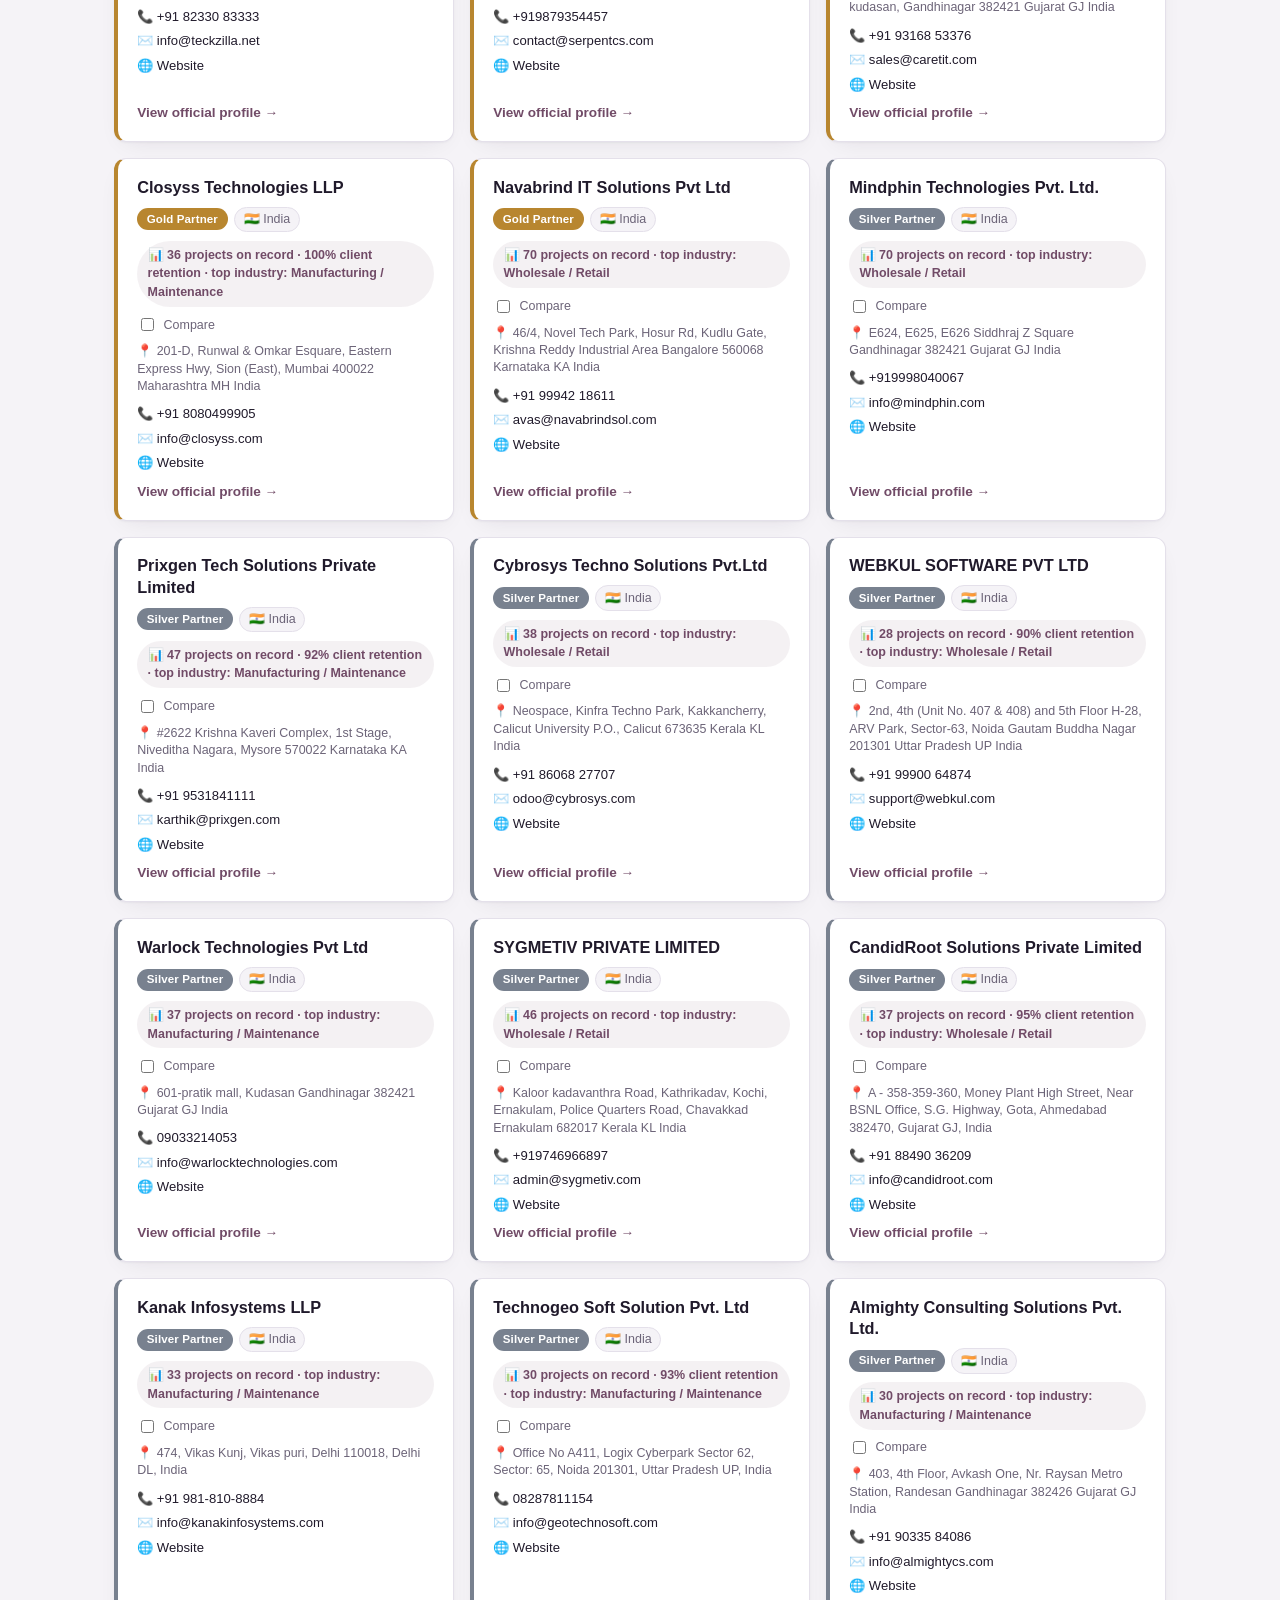
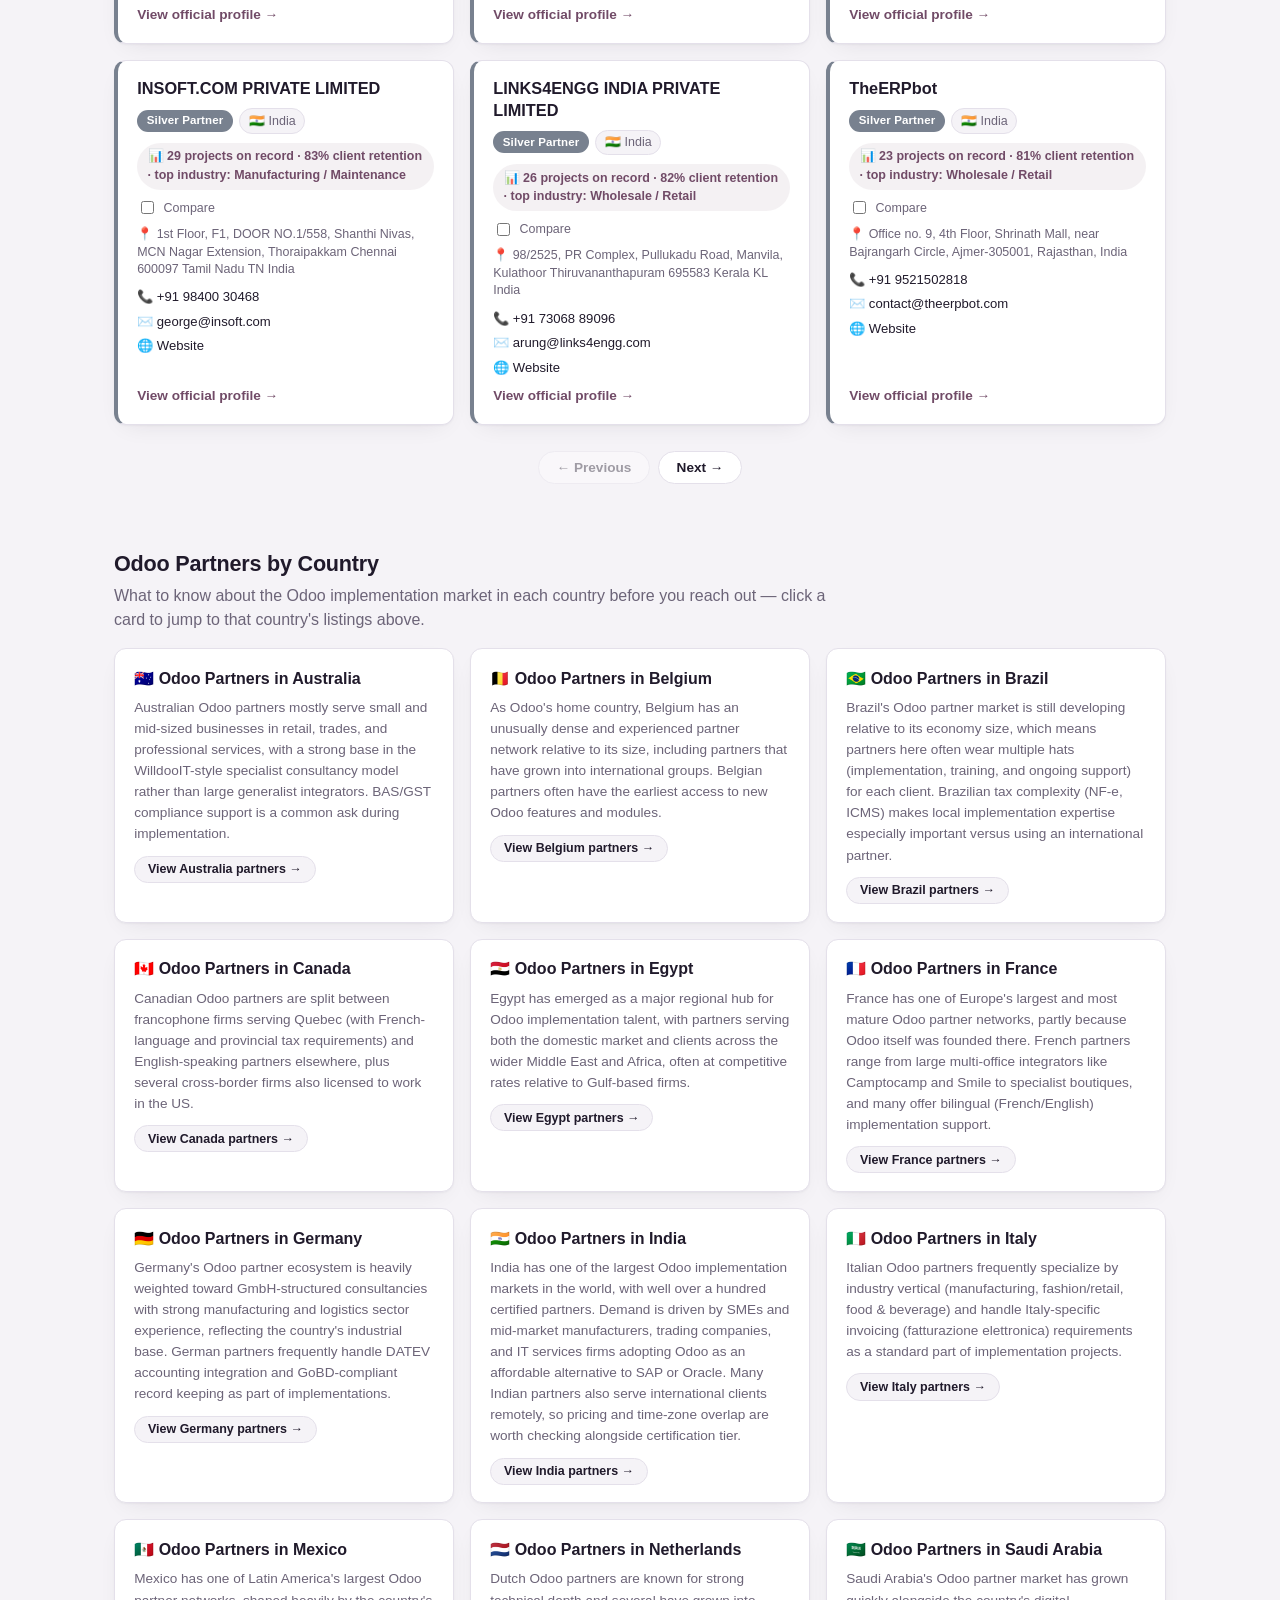
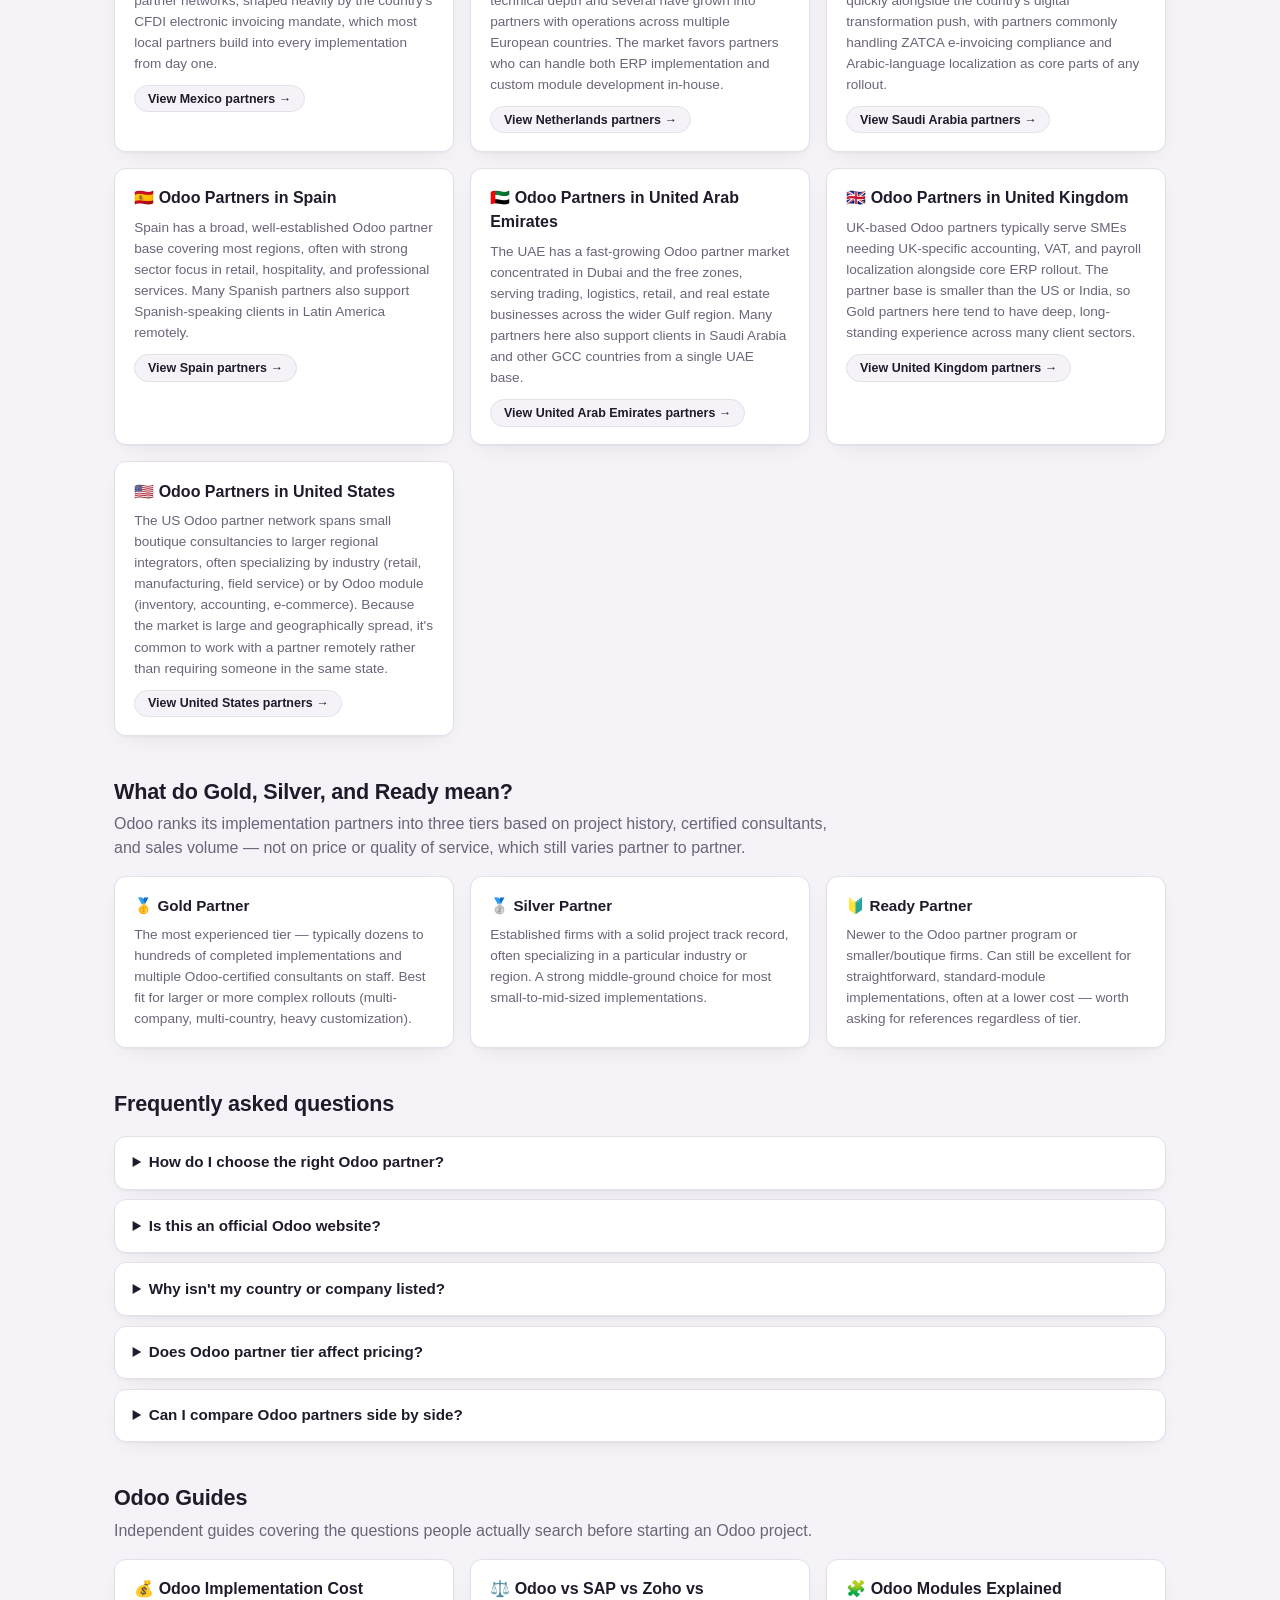
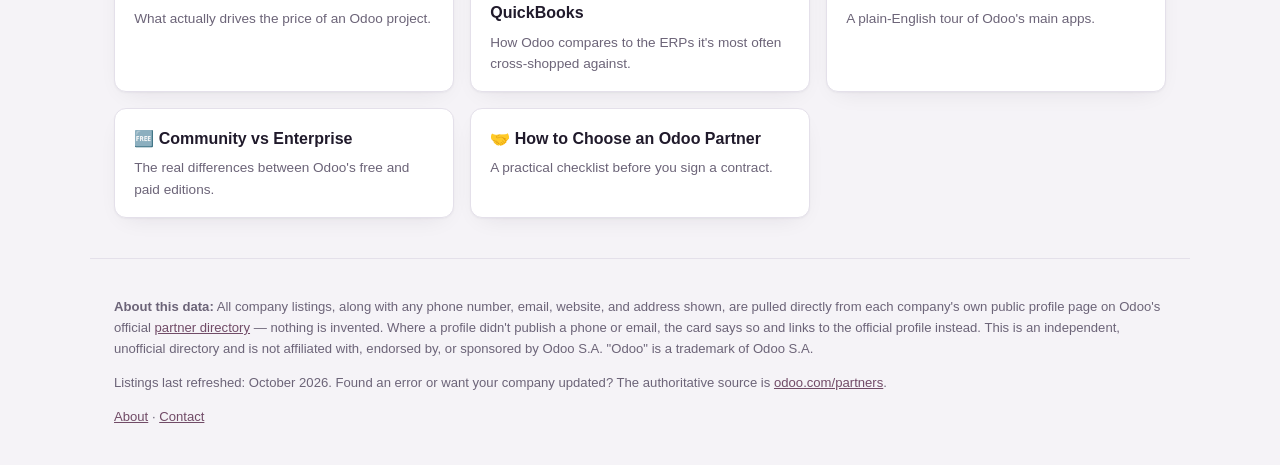
==== commit 743a0d67: "Add free Odoo Partner Finder tool New find-a-partner.html: a 3-question quiz (industry, project size" ====
--- a/index.html
+++ b/index.html
@@ -106,6 +106,7 @@
   <a class="brand" href="index.html">Odoo Partners Directory</a>
   <div class="links">
     <a href="index.html">Directory</a>
+    <a href="find-a-partner.html">Find a Partner</a>
     <a href="guides.html">Guides</a>
     <a href="odoo-implementation-cost.html">Implementation Cost</a>
     <a href="odoo-vs-alternatives.html">Odoo vs Alternatives</a>
@@ -136,7 +137,7 @@
     </select>
   </div>
   <div class="stats" id="stats"></div>
-  <p class="cmp-hint">💡 Tip: tick <strong>Compare</strong> on up to 3 companies below to see them side by side.</p>
+  <p class="cmp-hint">💡 Tip: tick <strong>Compare</strong> on up to 3 companies below to see them side by side. Not sure where to start? <a href="find-a-partner.html">Try the free partner finder →</a></p>
 </div>
 
 <main>
--- a/styles.css
+++ b/styles.css
@@ -1 +1 @@
-:root{--bg:#f5f3f7;--surface:#ffffff;--border:#e4e0ea;--text:#201a2b;--muted:#6c6478;--accent:#714b67;--accent2:#9b6b92;--accent-ink:#ffffff;--gold:#b8862f;--silver:#78818f;--ready:#4a74ad;--radius:12px;--shadow:0 1px 2px rgba(32,26,43,.04),0 8px 24px -12px rgba(32,26,43,.12)}@media (prefers-color-scheme:dark){:root{--bg:#15131a;--surface:#1e1b26;--border:#312c3b;--text:#eeebf2;--muted:#a79fb3;--shadow:0 1px 2px rgba(0,0,0,.2),0 8px 24px -12px rgba(0,0,0,.5)}}*{box-sizing:border-box}html{scroll-behavior:smooth}body{margin:0;background:var(--bg);color:var(--text);font-family:-apple-system,BlinkMacSystemFont,"Segoe UI",Roboto,Helvetica,Arial,sans-serif;line-height:1.5}a{color:var(--accent)}.site-nav{max-width:1100px;margin:0 auto;padding:1rem 1.5rem;display:flex;align-items:center;justify-content:space-between;gap:1rem;flex-wrap:wrap}.site-nav .brand{font-weight:800;color:var(--text);text-decoration:none;font-size:1.05rem}.site-nav .links{display:flex;gap:1.2rem;flex-wrap:wrap;font-size:.88rem}.site-nav .links a{color:var(--muted);text-decoration:none;font-weight:600}.site-nav .links a:hover{color:var(--accent)}.hero{background:linear-gradient(160deg,var(--accent) 0,var(--accent2) 100%);color:#fff;padding:3.2rem 1.5rem 3.6rem;text-align:center}.hero .eyebrow{display:inline-flex;align-items:center;gap:.4rem;font-size:.78rem;font-weight:700;letter-spacing:.06em;text-transform:uppercase;background:rgba(255,255,255,.15);padding:.3rem .8rem;border-radius:999px;margin-bottom:1rem}.hero h1{font-size:clamp(1.8rem,4vw,2.6rem);margin:0 0 .7rem;letter-spacing:-.01em}.hero p{max-width:620px;margin:0 auto;color:rgba(255,255,255,.88);font-size:1.02rem}.stats-row{max-width:760px;margin:2rem auto 0;display:grid;grid-template-columns:repeat(auto-fit,minmax(130px,1fr));gap:1rem}.stat{background:rgba(255,255,255,.12);border:1px solid rgba(255,255,255,.18);border-radius:var(--radius);padding:.9rem .5rem}.stat b{display:block;font-size:1.5rem;line-height:1.2}.stat span{font-size:.78rem;color:rgba(255,255,255,.8)}.ad-slot{max-width:900px;margin:1.5rem auto;min-height:0;text-align:center}.controls-wrap{position:sticky;top:0;z-index:10;background:var(--bg);padding-top:1.2rem;padding-bottom:.6rem;border-bottom:1px solid transparent}.controls-wrap.stuck{border-bottom-color:var(--border);box-shadow:var(--shadow)}.controls{max-width:1100px;margin:0 auto;padding:0 1.5rem;display:flex;gap:.75rem;flex-wrap:wrap}.controls input,.controls select{padding:.7rem 1rem;border:1px solid var(--border);border-radius:var(--radius);background:var(--surface);color:var(--text);font-size:.95rem}.controls input{flex:1;min-width:200px}.stats{max-width:1100px;margin:.65rem auto 0;padding:0 1.5rem;color:var(--muted);font-size:.85rem}.cmp-hint{max-width:1100px;margin:.35rem auto 0;padding:0 1.5rem;color:var(--muted);font-size:.8rem}.cmp-hint strong{color:var(--accent)}main{max-width:1100px;margin:0 auto;padding:1rem 1.5rem 1rem}.grid{display:grid;grid-template-columns:repeat(auto-fill,minmax(270px,1fr));gap:1rem;margin-top:1rem}.card{background:var(--surface);border:1px solid var(--border);border-left:4px solid var(--border);border-radius:var(--radius);padding:1.1rem 1.2rem;display:flex;flex-direction:column;gap:.55rem;box-shadow:var(--shadow);transition:transform .12s ease,box-shadow .12s ease}.card:hover{transform:translateY(-2px)}.card.Gold{border-left-color:var(--gold)}.card.Silver{border-left-color:var(--silver)}.card.Ready{border-left-color:var(--ready)}.card h3{margin:0;font-size:1.02rem;line-height:1.3}.card .meta{display:flex;gap:.4rem;flex-wrap:wrap;align-items:center;font-size:.78rem;color:var(--muted)}.badge{padding:.15rem .6rem;border-radius:999px;font-weight:700;font-size:.72rem;color:#fff;letter-spacing:.01em}.badge.Gold{background:var(--gold)}.badge.Silver{background:var(--silver)}.badge.Ready{background:var(--ready)}.country-chip{padding:.15rem .55rem;border-radius:999px;background:var(--bg);border:1px solid var(--border)}.card .addr{font-size:.78rem;color:var(--muted);line-height:1.4}.card .contact{display:flex;flex-direction:column;gap:.3rem}.card .contact a{font-size:.82rem;color:var(--text);text-decoration:none;display:flex;align-items:center;gap:.4rem;overflow-wrap:anywhere}.card .contact a:hover{color:var(--accent);text-decoration:underline}.card .no-contact{margin:0;font-size:.78rem;color:var(--muted);font-style:italic}.cmp-label{display:flex;align-items:center;gap:.4rem;font-size:.78rem;color:var(--muted);cursor:pointer;user-select:none}.cmp-label input{cursor:pointer}.card a.profile-link{margin-top:auto;font-size:.85rem;color:var(--accent);text-decoration:none;font-weight:700;display:inline-flex;align-items:center;gap:.25rem}.card a.profile-link:hover{text-decoration:underline}.empty{text-align:center;color:var(--muted);padding:3rem 1rem}.pager{display:flex;justify-content:center;gap:.5rem;margin:1.6rem 0 .5rem}.pager button{padding:.5rem 1.1rem;border-radius:999px;border:1px solid var(--border);background:var(--surface);color:var(--text);cursor:pointer;font-size:.85rem;font-weight:600}.pager button:disabled{opacity:.4;cursor:default}section.content{max-width:1100px;margin:2.5rem auto 0;padding:0 1.5rem}section.content h2{font-size:1.35rem;margin-bottom:.25rem;letter-spacing:-.01em}section.content>p.intro{color:var(--muted);margin-top:0;max-width:720px}.guide-grid{display:grid;grid-template-columns:repeat(auto-fill,minmax(280px,1fr));gap:1rem;margin-top:1rem}.guide-card{background:var(--surface);border:1px solid var(--border);border-radius:var(--radius);padding:1.1rem 1.2rem;box-shadow:var(--shadow)}.guide-card h3{margin:0 0 .4rem;font-size:1rem;display:flex;align-items:center;gap:.4rem}.guide-card p{margin:0;font-size:.85rem;color:var(--muted);line-height:1.55}.guide-card button{margin-top:.7rem;font-size:.78rem;padding:.35rem .8rem;border-radius:999px;border:1px solid var(--border);background:var(--bg);color:var(--text);cursor:pointer;font-weight:600}.guide-card button:hover{border-color:var(--accent);color:var(--accent)}.guide-card a.card-link{color:inherit;text-decoration:none;display:block}.tier-explainer{display:grid;grid-template-columns:repeat(auto-fit,minmax(220px,1fr));gap:1rem;margin-top:1rem}.tier-explainer .t{background:var(--surface);border:1px solid var(--border);border-radius:var(--radius);padding:1.1rem 1.2rem;box-shadow:var(--shadow)}.tier-explainer .t h3{margin:0 0 .4rem;font-size:.95rem}.tier-explainer .t p{margin:0;font-size:.85rem;color:var(--muted);line-height:1.55}.faq{margin-top:1rem}.faq details{background:var(--surface);border:1px solid var(--border);border-radius:var(--radius);padding:.9rem 1.1rem;margin-bottom:.6rem;box-shadow:var(--shadow)}.faq summary{cursor:pointer;font-weight:600;font-size:.95rem}.faq p{margin:.6rem 0 0;color:var(--muted);font-size:.88rem;line-height:1.6}footer{max-width:1100px;margin:2.5rem auto 0;padding:1.5rem;color:var(--muted);font-size:.82rem;line-height:1.6;border-top:1px solid var(--border)}.article-hero{background:linear-gradient(160deg,var(--accent) 0,var(--accent2) 100%);color:#fff;padding:2.6rem 1.5rem 2.8rem;text-align:left}.article-hero .wrap{max-width:760px;margin:0 auto}.article-hero .eyebrow{display:inline-flex;align-items:center;gap:.4rem;font-size:.78rem;font-weight:700;letter-spacing:.06em;text-transform:uppercase;background:rgba(255,255,255,.15);padding:.3rem .8rem;border-radius:999px;margin-bottom:1rem}.article-hero h1{font-size:clamp(1.6rem,3.6vw,2.2rem);margin:0 0 .6rem;letter-spacing:-.01em}.article-hero p{color:rgba(255,255,255,.88);margin:0;font-size:1rem}article.post{max-width:760px;margin:2.2rem auto;padding:0 1.5rem;font-size:1.02rem}article.post h2{font-size:1.35rem;margin:2rem 0 .6rem;letter-spacing:-.01em}article.post h3{font-size:1.1rem;margin:1.5rem 0 .5rem}article.post p{margin:0 0 1rem;color:var(--text)}article.post ol,article.post ul{margin:0 0 1rem;padding-left:1.4rem}article.post li{margin-bottom:.4rem}article.post .callout{background:var(--surface);border:1px solid var(--border);border-left:4px solid var(--accent);border-radius:var(--radius);padding:1rem 1.2rem;margin:1.2rem 0;box-shadow:var(--shadow);font-size:.92rem}article.post table{width:100%;border-collapse:collapse;margin:1rem 0;font-size:.92rem}article.post td,article.post th{text-align:left;padding:.6rem .7rem;border-bottom:1px solid var(--border)}article.post th{color:var(--muted);font-weight:700}.cta-box{background:var(--surface);border:1px solid var(--border);border-radius:var(--radius);padding:1.3rem;margin:1.8rem 0;box-shadow:var(--shadow);text-align:center}.cta-box a.btn{display:inline-block;margin-top:.7rem;background:var(--accent);color:#fff;text-decoration:none;padding:.65rem 1.3rem;border-radius:999px;font-weight:700;font-size:.9rem}.related{max-width:760px;margin:2rem auto;padding:0 1.5rem}.related h2{font-size:1.1rem}.related ul{padding-left:1.2rem}.compare-bar{position:fixed;left:50%;bottom:1.2rem;transform:translateX(-50%);z-index:50;background:var(--text);color:var(--bg);border-radius:999px;padding:.7rem 1.4rem;display:flex;align-items:center;gap:1rem;box-shadow:var(--shadow);font-size:.88rem;font-weight:600}.cmp-bar-actions{display:flex;gap:.5rem}.cmp-bar-actions button{border:none;border-radius:999px;padding:.4rem 1rem;font-size:.82rem;font-weight:700;cursor:pointer}.cmp-bar-actions #cmp-view{background:var(--accent);color:#fff}.cmp-bar-actions #cmp-clear{background:transparent;color:var(--bg);border:1px solid rgba(255,255,255,.35)}.compare-modal{position:fixed;inset:0;z-index:60;display:none;align-items:center;justify-content:center;padding:1.2rem}.compare-modal:not([hidden]){display:flex}.compare-modal-backdrop{position:absolute;inset:0;background:rgba(0,0,0,.55)}.compare-modal-panel{position:relative;background:var(--surface);border-radius:var(--radius);max-width:960px;width:100%;max-height:85vh;overflow:auto;padding:1.6rem;box-shadow:var(--shadow)}.compare-modal-panel h2{margin:0 0 1rem;font-size:1.2rem}#compare-modal-close{position:absolute;top:1rem;right:1rem;border:1px solid var(--border);background:var(--bg);color:var(--text);border-radius:999px;width:2rem;height:2rem;cursor:pointer;font-size:.9rem}.cmp-table-wrap{overflow-x:auto}.cmp-table{width:100%;border-collapse:collapse;font-size:.85rem}.cmp-table th,.cmp-table td{padding:.65rem .8rem;border-bottom:1px solid var(--border);text-align:left;vertical-align:top;white-space:normal}.cmp-table thead th{color:var(--text);font-weight:700}.cmp-table tbody th{color:var(--muted);font-weight:700;white-space:nowrap}.cmp-table a{color:var(--accent)}.cmp-legend-hint{margin:0 0 1rem;font-size:.8rem;color:var(--muted)}.cmp-table tr.row-same{opacity:.55}.cmp-table tr.row-diff{background:rgba(113,75,103,.07)}.cmp-table tr.row-diff th{border-left:3px solid var(--accent);padding-left:.65rem}+:root{--bg:#f5f3f7;--surface:#ffffff;--border:#e4e0ea;--text:#201a2b;--muted:#6c6478;--accent:#714b67;--accent2:#9b6b92;--accent-ink:#ffffff;--gold:#b8862f;--silver:#78818f;--ready:#4a74ad;--radius:12px;--shadow:0 1px 2px rgba(32,26,43,.04),0 8px 24px -12px rgba(32,26,43,.12)}@media (prefers-color-scheme:dark){:root{--bg:#15131a;--surface:#1e1b26;--border:#312c3b;--text:#eeebf2;--muted:#a79fb3;--shadow:0 1px 2px rgba(0,0,0,.2),0 8px 24px -12px rgba(0,0,0,.5)}}*{box-sizing:border-box}html{scroll-behavior:smooth}body{margin:0;background:var(--bg);color:var(--text);font-family:-apple-system,BlinkMacSystemFont,"Segoe UI",Roboto,Helvetica,Arial,sans-serif;line-height:1.5}a{color:var(--accent)}.site-nav{max-width:1100px;margin:0 auto;padding:1rem 1.5rem;display:flex;align-items:center;justify-content:space-between;gap:1rem;flex-wrap:wrap}.site-nav .brand{font-weight:800;color:var(--text);text-decoration:none;font-size:1.05rem}.site-nav .links{display:flex;gap:1.2rem;flex-wrap:wrap;font-size:.88rem}.site-nav .links a{color:var(--muted);text-decoration:none;font-weight:600}.site-nav .links a:hover{color:var(--accent)}.hero{background:linear-gradient(160deg,var(--accent) 0,var(--accent2) 100%);color:#fff;padding:3.2rem 1.5rem 3.6rem;text-align:center}.hero .eyebrow{display:inline-flex;align-items:center;gap:.4rem;font-size:.78rem;font-weight:700;letter-spacing:.06em;text-transform:uppercase;background:rgba(255,255,255,.15);padding:.3rem .8rem;border-radius:999px;margin-bottom:1rem}.hero h1{font-size:clamp(1.8rem,4vw,2.6rem);margin:0 0 .7rem;letter-spacing:-.01em}.hero p{max-width:620px;margin:0 auto;color:rgba(255,255,255,.88);font-size:1.02rem}.stats-row{max-width:760px;margin:2rem auto 0;display:grid;grid-template-columns:repeat(auto-fit,minmax(130px,1fr));gap:1rem}.stat{background:rgba(255,255,255,.12);border:1px solid rgba(255,255,255,.18);border-radius:var(--radius);padding:.9rem .5rem}.stat b{display:block;font-size:1.5rem;line-height:1.2}.stat span{font-size:.78rem;color:rgba(255,255,255,.8)}.ad-slot{max-width:900px;margin:1.5rem auto;min-height:0;text-align:center}.controls-wrap{position:sticky;top:0;z-index:10;background:var(--bg);padding-top:1.2rem;padding-bottom:.6rem;border-bottom:1px solid transparent}.controls-wrap.stuck{border-bottom-color:var(--border);box-shadow:var(--shadow)}.controls{max-width:1100px;margin:0 auto;padding:0 1.5rem;display:flex;gap:.75rem;flex-wrap:wrap}.controls input,.controls select{padding:.7rem 1rem;border:1px solid var(--border);border-radius:var(--radius);background:var(--surface);color:var(--text);font-size:.95rem}.controls input{flex:1;min-width:200px}.stats{max-width:1100px;margin:.65rem auto 0;padding:0 1.5rem;color:var(--muted);font-size:.85rem}.cmp-hint{max-width:1100px;margin:.35rem auto 0;padding:0 1.5rem;color:var(--muted);font-size:.8rem}.cmp-hint strong{color:var(--accent)}main{max-width:1100px;margin:0 auto;padding:1rem 1.5rem 1rem}.grid{display:grid;grid-template-columns:repeat(auto-fill,minmax(270px,1fr));gap:1rem;margin-top:1rem}.card{background:var(--surface);border:1px solid var(--border);border-left:4px solid var(--border);border-radius:var(--radius);padding:1.1rem 1.2rem;display:flex;flex-direction:column;gap:.55rem;box-shadow:var(--shadow);transition:transform .12s ease,box-shadow .12s ease}.card:hover{transform:translateY(-2px)}.card.Gold{border-left-color:var(--gold)}.card.Silver{border-left-color:var(--silver)}.card.Ready{border-left-color:var(--ready)}.card h3{margin:0;font-size:1.02rem;line-height:1.3}.card .meta{display:flex;gap:.4rem;flex-wrap:wrap;align-items:center;font-size:.78rem;color:var(--muted)}.badge{padding:.15rem .6rem;border-radius:999px;font-weight:700;font-size:.72rem;color:#fff;letter-spacing:.01em}.badge.Gold{background:var(--gold)}.badge.Silver{background:var(--silver)}.badge.Ready{background:var(--ready)}.country-chip{padding:.15rem .55rem;border-radius:999px;background:var(--bg);border:1px solid var(--border)}.card .insight{margin:0;font-size:.78rem;color:var(--accent);background:rgba(113,75,103,.08);border-radius:999px;padding:.3rem .65rem;display:inline-block;width:fit-content;font-weight:600}.card .addr{font-size:.78rem;color:var(--muted);line-height:1.4}.card .contact{display:flex;flex-direction:column;gap:.3rem}.card .contact a{font-size:.82rem;color:var(--text);text-decoration:none;display:flex;align-items:center;gap:.4rem;overflow-wrap:anywhere}.card .contact a:hover{color:var(--accent);text-decoration:underline}.card .no-contact{margin:0;font-size:.78rem;color:var(--muted);font-style:italic}.cmp-label{display:flex;align-items:center;gap:.4rem;font-size:.78rem;color:var(--muted);cursor:pointer;user-select:none}.cmp-label input{cursor:pointer}.card a.profile-link{margin-top:auto;font-size:.85rem;color:var(--accent);text-decoration:none;font-weight:700;display:inline-flex;align-items:center;gap:.25rem}.card a.profile-link:hover{text-decoration:underline}.empty{text-align:center;color:var(--muted);padding:3rem 1rem}.pager{display:flex;justify-content:center;gap:.5rem;margin:1.6rem 0 .5rem}.pager button{padding:.5rem 1.1rem;border-radius:999px;border:1px solid var(--border);background:var(--surface);color:var(--text);cursor:pointer;font-size:.85rem;font-weight:600}.pager button:disabled{opacity:.4;cursor:default}section.content{max-width:1100px;margin:2.5rem auto 0;padding:0 1.5rem}section.content h2{font-size:1.35rem;margin-bottom:.25rem;letter-spacing:-.01em}section.content>p.intro{color:var(--muted);margin-top:0;max-width:720px}.guide-grid{display:grid;grid-template-columns:repeat(auto-fill,minmax(280px,1fr));gap:1rem;margin-top:1rem}.guide-card{background:var(--surface);border:1px solid var(--border);border-radius:var(--radius);padding:1.1rem 1.2rem;box-shadow:var(--shadow)}.guide-card h3{margin:0 0 .4rem;font-size:1rem;display:flex;align-items:center;gap:.4rem}.guide-card p{margin:0;font-size:.85rem;color:var(--muted);line-height:1.55}.guide-card button{margin-top:.7rem;font-size:.78rem;padding:.35rem .8rem;border-radius:999px;border:1px solid var(--border);background:var(--bg);color:var(--text);cursor:pointer;font-weight:600}.guide-card button:hover{border-color:var(--accent);color:var(--accent)}.guide-card a.card-link{color:inherit;text-decoration:none;display:block}.tier-explainer{display:grid;grid-template-columns:repeat(auto-fit,minmax(220px,1fr));gap:1rem;margin-top:1rem}.tier-explainer .t{background:var(--surface);border:1px solid var(--border);border-radius:var(--radius);padding:1.1rem 1.2rem;box-shadow:var(--shadow)}.tier-explainer .t h3{margin:0 0 .4rem;font-size:.95rem}.tier-explainer .t p{margin:0;font-size:.85rem;color:var(--muted);line-height:1.55}.faq{margin-top:1rem}.faq details{background:var(--surface);border:1px solid var(--border);border-radius:var(--radius);padding:.9rem 1.1rem;margin-bottom:.6rem;box-shadow:var(--shadow)}.faq summary{cursor:pointer;font-weight:600;font-size:.95rem}.faq p{margin:.6rem 0 0;color:var(--muted);font-size:.88rem;line-height:1.6}footer{max-width:1100px;margin:2.5rem auto 0;padding:1.5rem;color:var(--muted);font-size:.82rem;line-height:1.6;border-top:1px solid var(--border)}.article-hero{background:linear-gradient(160deg,var(--accent) 0,var(--accent2) 100%);color:#fff;padding:2.6rem 1.5rem 2.8rem;text-align:left}.article-hero .wrap{max-width:760px;margin:0 auto}.article-hero .eyebrow{display:inline-flex;align-items:center;gap:.4rem;font-size:.78rem;font-weight:700;letter-spacing:.06em;text-transform:uppercase;background:rgba(255,255,255,.15);padding:.3rem .8rem;border-radius:999px;margin-bottom:1rem}.article-hero h1{font-size:clamp(1.6rem,3.6vw,2.2rem);margin:0 0 .6rem;letter-spacing:-.01em}.article-hero p{color:rgba(255,255,255,.88);margin:0;font-size:1rem}article.post{max-width:760px;margin:2.2rem auto;padding:0 1.5rem;font-size:1.02rem}article.post h2{font-size:1.35rem;margin:2rem 0 .6rem;letter-spacing:-.01em}article.post h3{font-size:1.1rem;margin:1.5rem 0 .5rem}article.post p{margin:0 0 1rem;color:var(--text)}article.post ol,article.post ul{margin:0 0 1rem;padding-left:1.4rem}article.post li{margin-bottom:.4rem}article.post .callout{background:var(--surface);border:1px solid var(--border);border-left:4px solid var(--accent);border-radius:var(--radius);padding:1rem 1.2rem;margin:1.2rem 0;box-shadow:var(--shadow);font-size:.92rem}article.post table{width:100%;border-collapse:collapse;margin:1rem 0;font-size:.92rem}article.post td,article.post th{text-align:left;padding:.6rem .7rem;border-bottom:1px solid var(--border)}article.post th{color:var(--muted);font-weight:700}.cta-box{background:var(--surface);border:1px solid var(--border);border-radius:var(--radius);padding:1.3rem;margin:1.8rem 0;box-shadow:var(--shadow);text-align:center}.cta-box a.btn{display:inline-block;margin-top:.7rem;background:var(--accent);color:#fff;text-decoration:none;padding:.65rem 1.3rem;border-radius:999px;font-weight:700;font-size:.9rem}.related{max-width:760px;margin:2rem auto;padding:0 1.5rem}.related h2{font-size:1.1rem}.related ul{padding-left:1.2rem}.quiz-wrap{max-width:1100px;margin:2.2rem auto 0;padding:0 1.5rem}.quiz-card{background:var(--surface);border:1px solid var(--border);border-radius:var(--radius);box-shadow:var(--shadow);padding:1.6rem;display:grid;grid-template-columns:repeat(auto-fit,minmax(220px,1fr));gap:1.1rem;align-items:end}.quiz-field{display:flex;flex-direction:column;gap:.4rem}.quiz-field label{font-size:.82rem;font-weight:700;color:var(--muted)}.quiz-field select{padding:.65rem .8rem;border:1px solid var(--border);border-radius:var(--radius);background:var(--bg);color:var(--text);font-size:.92rem}#q-submit{grid-column:1/-1;background:var(--accent);color:#fff;border:none;border-radius:var(--radius);padding:.85rem 1.4rem;font-size:.95rem;font-weight:700;cursor:pointer;justify-self:start}#q-submit:hover{background:var(--accent2)}.match-results{margin-top:2.2rem}.match-results h2{font-size:1.25rem;margin-bottom:.2rem}.match-sub{color:var(--muted);margin-top:0;font-size:.9rem}.match-reasons{margin:.1rem 0 0;padding-left:1.1rem;font-size:.8rem;color:var(--text)}.match-reasons li{margin-bottom:.2rem}.compare-bar{position:fixed;left:50%;bottom:1.2rem;transform:translateX(-50%);z-index:50;background:var(--text);color:var(--bg);border-radius:999px;padding:.7rem 1.4rem;display:flex;align-items:center;gap:1rem;box-shadow:var(--shadow);font-size:.88rem;font-weight:600}.cmp-bar-actions{display:flex;gap:.5rem}.cmp-bar-actions button{border:none;border-radius:999px;padding:.4rem 1rem;font-size:.82rem;font-weight:700;cursor:pointer}.cmp-bar-actions #cmp-view{background:var(--accent);color:#fff}.cmp-bar-actions #cmp-clear{background:transparent;color:var(--bg);border:1px solid rgba(255,255,255,.35)}.compare-modal{position:fixed;inset:0;z-index:60;display:none;align-items:center;justify-content:center;padding:1.2rem}.compare-modal:not([hidden]){display:flex}.compare-modal-backdrop{position:absolute;inset:0;background:rgba(0,0,0,.55)}.compare-modal-panel{position:relative;background:var(--surface);border-radius:var(--radius);max-width:960px;width:100%;max-height:85vh;overflow:auto;padding:1.6rem;box-shadow:var(--shadow)}.compare-modal-panel h2{margin:0 0 1rem;font-size:1.2rem}#compare-modal-close{position:absolute;top:1rem;right:1rem;border:1px solid var(--border);background:var(--bg);color:var(--text);border-radius:999px;width:2rem;height:2rem;cursor:pointer;font-size:.9rem}.cmp-table-wrap{overflow-x:auto}.cmp-table{width:100%;border-collapse:collapse;font-size:.85rem}.cmp-table th,.cmp-table td{padding:.65rem .8rem;border-bottom:1px solid var(--border);text-align:left;vertical-align:top;white-space:normal}.cmp-table thead th{color:var(--text);font-weight:700}.cmp-table tbody th{color:var(--muted);font-weight:700;white-space:nowrap}.cmp-table a{color:var(--accent)}.cmp-legend-hint{margin:0 0 1rem;font-size:.8rem;color:var(--muted)}.cmp-table tr.row-same{opacity:.55}.cmp-table tr.row-diff{background:rgba(113,75,103,.07)}.cmp-table tr.row-diff th{border-left:3px solid var(--accent);padding-left:.65rem}
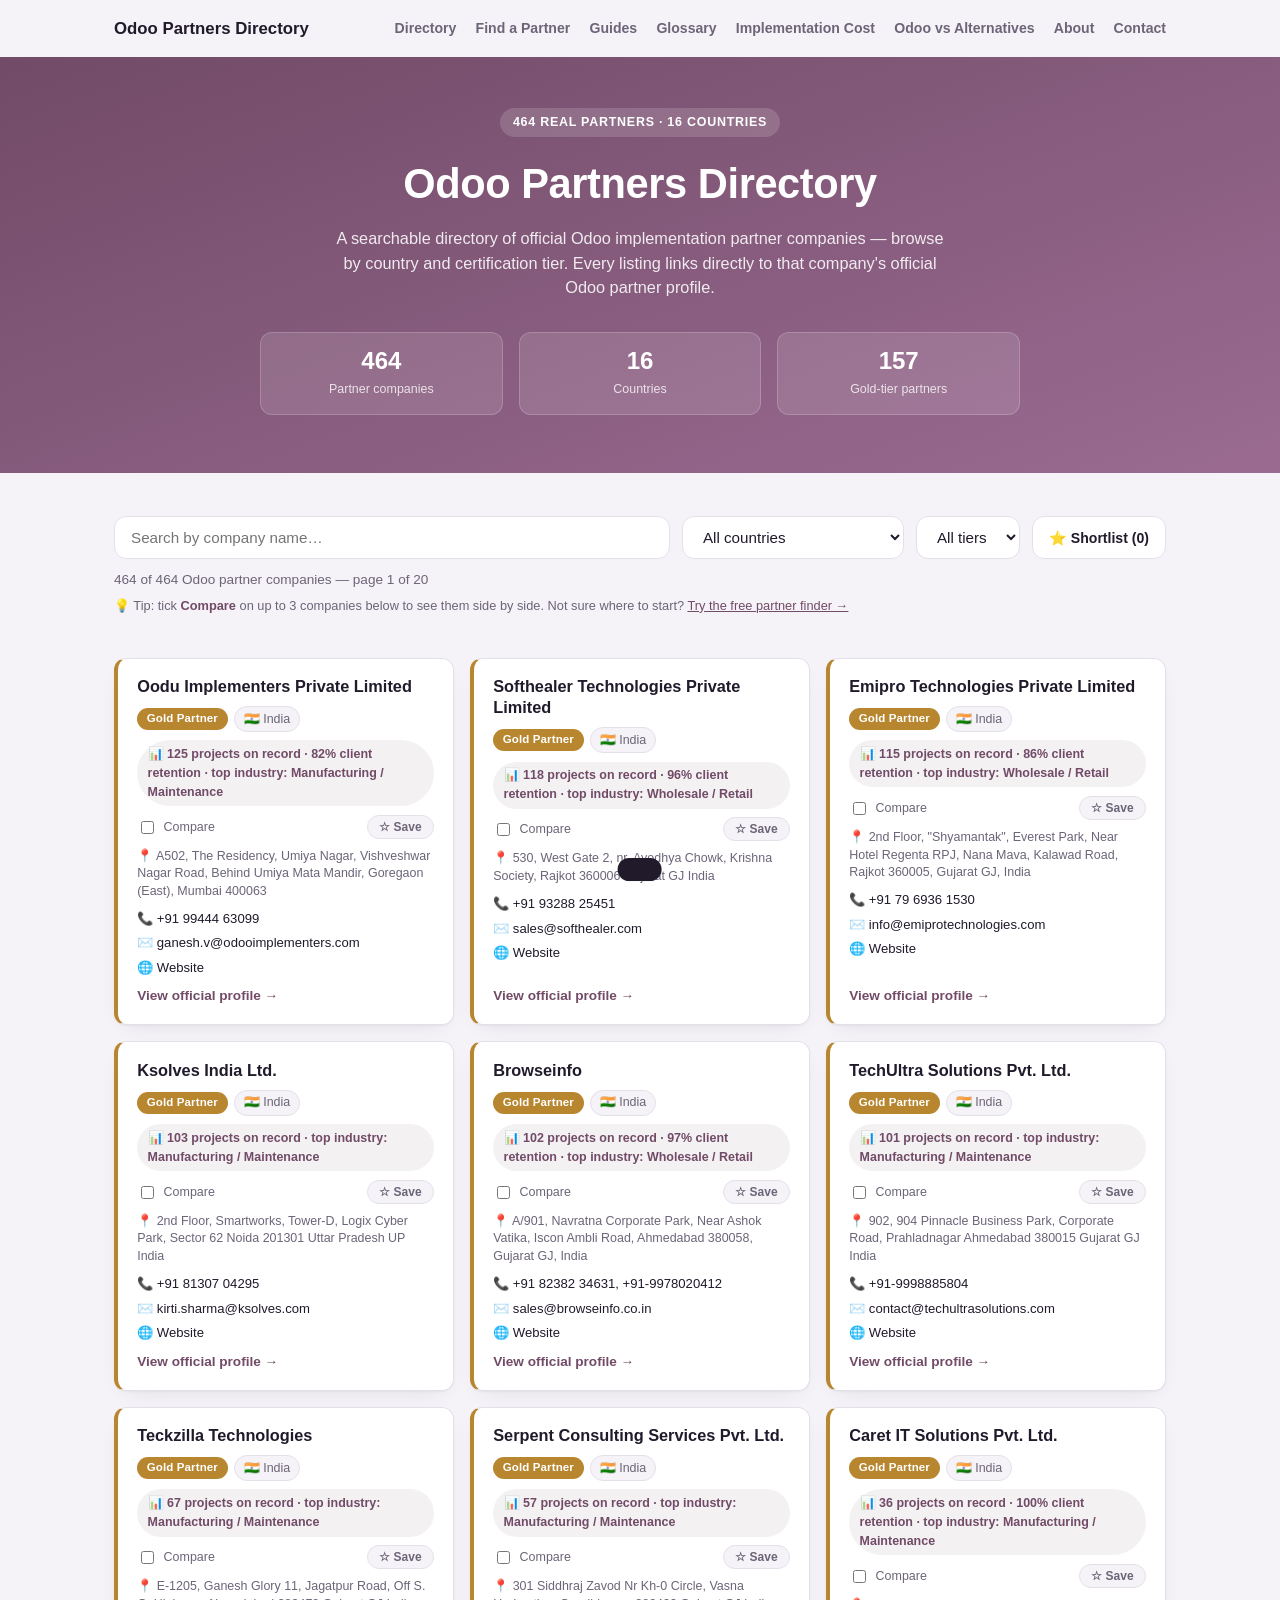
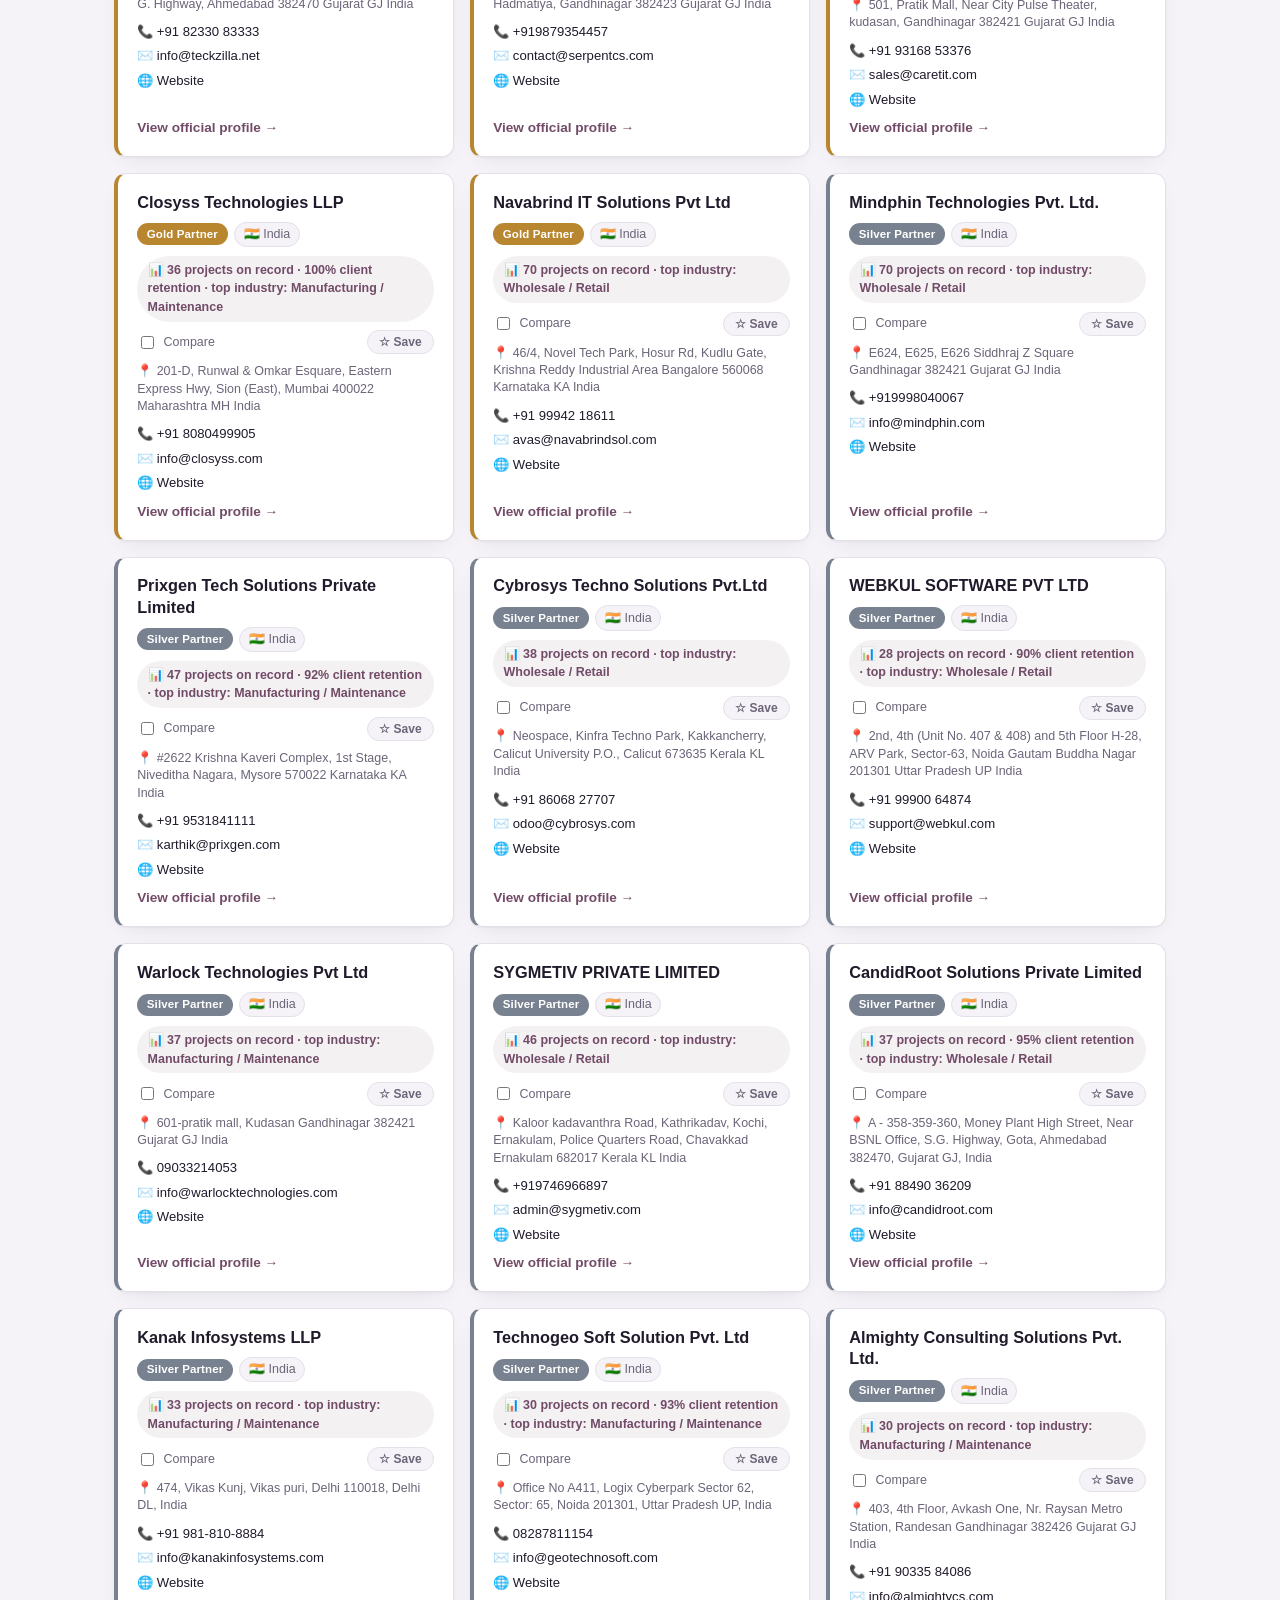
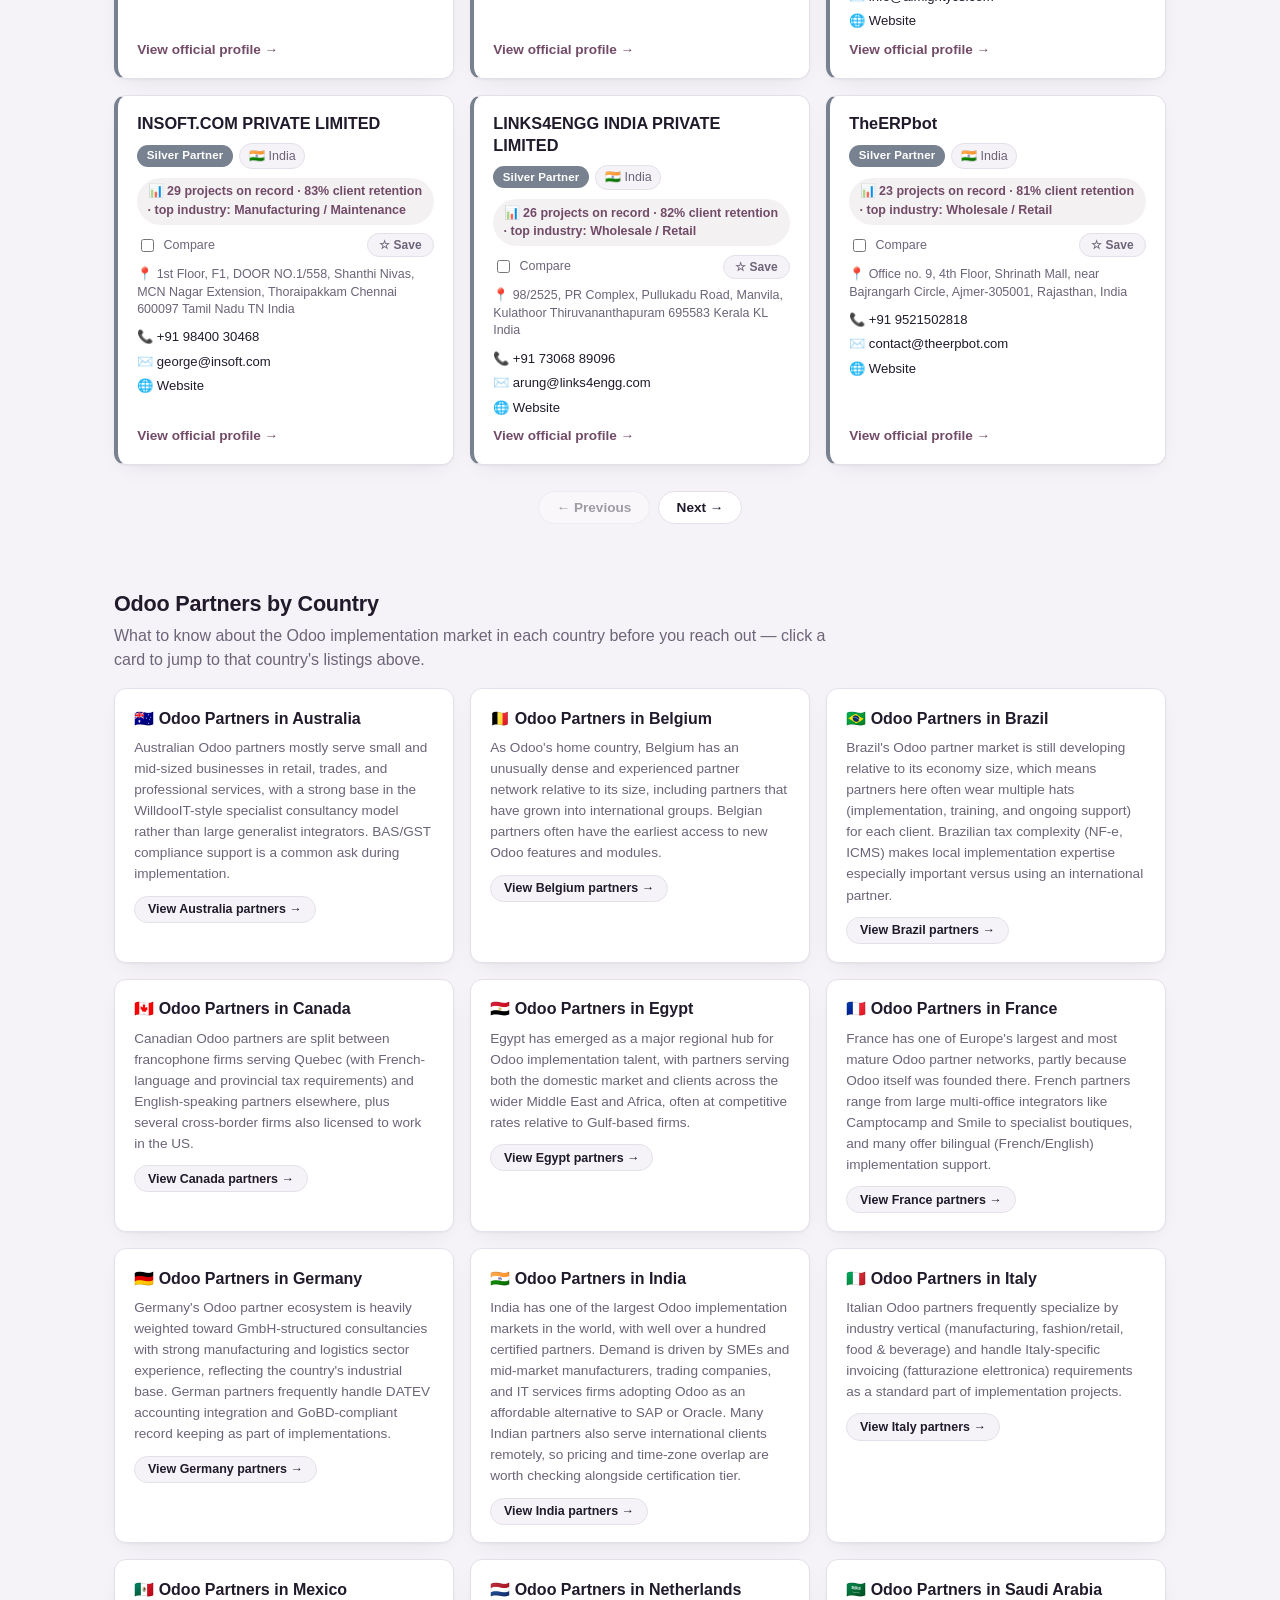
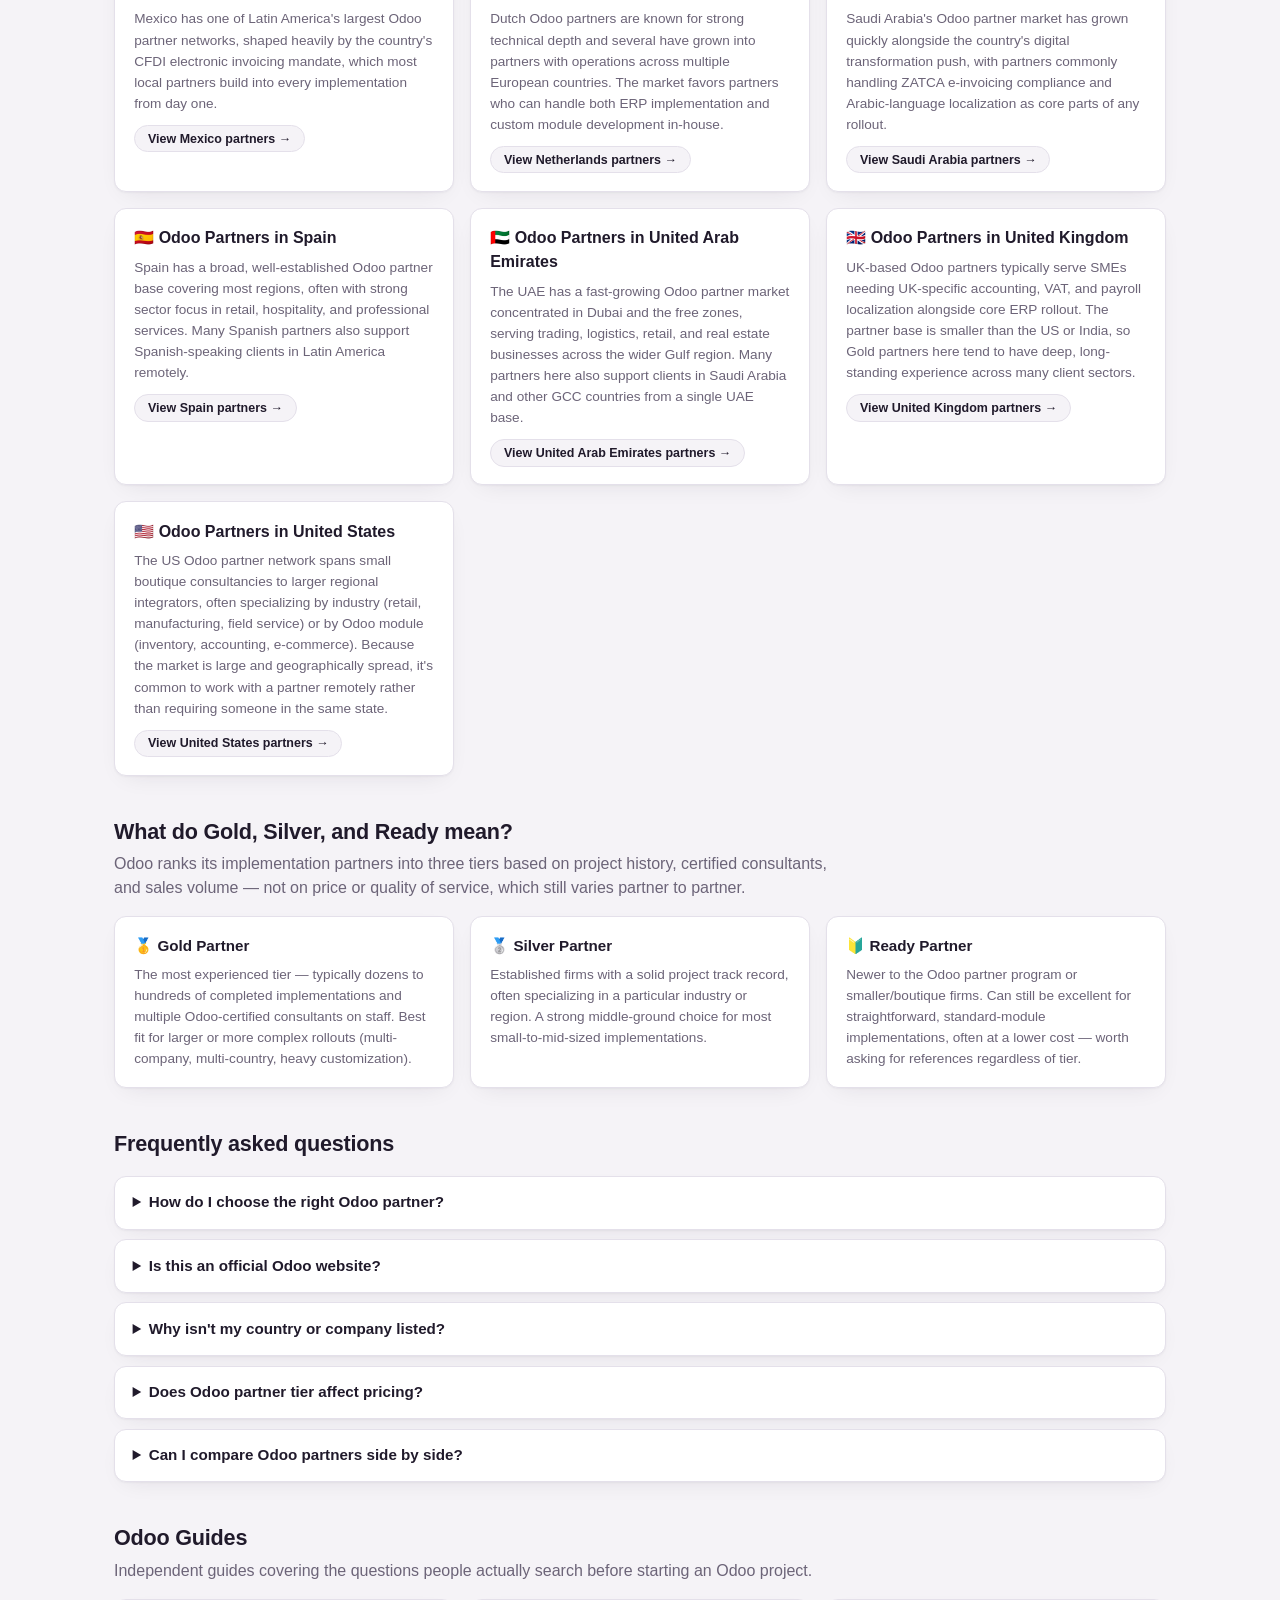
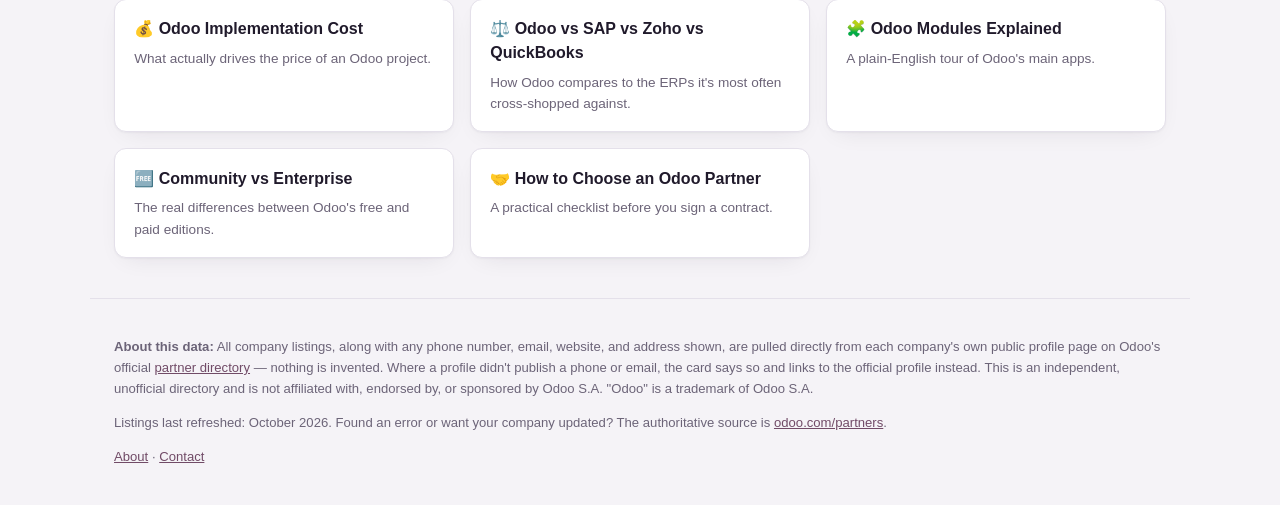
==== commit 1f4285a8: "Add shortlist feature and Odoo glossary page - New ⭐ Shortlist button on every directory card (local" ====
--- a/index.html
+++ b/index.html
@@ -108,6 +108,7 @@
     <a href="index.html">Directory</a>
     <a href="find-a-partner.html">Find a Partner</a>
     <a href="guides.html">Guides</a>
+    <a href="glossary.html">Glossary</a>
     <a href="odoo-implementation-cost.html">Implementation Cost</a>
     <a href="odoo-vs-alternatives.html">Odoo vs Alternatives</a>
   <a href="about.html">About</a>
@@ -135,6 +136,7 @@
       <option value="Silver">Silver</option>
       <option value="Ready">Ready</option>
     </select>
+    <button type="button" id="fav-toggle" class="fav-toggle">⭐ Shortlist (0)</button>
   </div>
   <div class="stats" id="stats"></div>
   <p class="cmp-hint">💡 Tip: tick <strong>Compare</strong> on up to 3 companies below to see them side by side. Not sure where to start? <a href="find-a-partner.html">Try the free partner finder →</a></p>
--- a/styles.css
+++ b/styles.css
@@ -1 +1 @@
-:root{--bg:#f5f3f7;--surface:#ffffff;--border:#e4e0ea;--text:#201a2b;--muted:#6c6478;--accent:#714b67;--accent2:#9b6b92;--accent-ink:#ffffff;--gold:#b8862f;--silver:#78818f;--ready:#4a74ad;--radius:12px;--shadow:0 1px 2px rgba(32,26,43,.04),0 8px 24px -12px rgba(32,26,43,.12)}@media (prefers-color-scheme:dark){:root{--bg:#15131a;--surface:#1e1b26;--border:#312c3b;--text:#eeebf2;--muted:#a79fb3;--shadow:0 1px 2px rgba(0,0,0,.2),0 8px 24px -12px rgba(0,0,0,.5)}}*{box-sizing:border-box}html{scroll-behavior:smooth}body{margin:0;background:var(--bg);color:var(--text);font-family:-apple-system,BlinkMacSystemFont,"Segoe UI",Roboto,Helvetica,Arial,sans-serif;line-height:1.5}a{color:var(--accent)}.site-nav{max-width:1100px;margin:0 auto;padding:1rem 1.5rem;display:flex;align-items:center;justify-content:space-between;gap:1rem;flex-wrap:wrap}.site-nav .brand{font-weight:800;color:var(--text);text-decoration:none;font-size:1.05rem}.site-nav .links{display:flex;gap:1.2rem;flex-wrap:wrap;font-size:.88rem}.site-nav .links a{color:var(--muted);text-decoration:none;font-weight:600}.site-nav .links a:hover{color:var(--accent)}.hero{background:linear-gradient(160deg,var(--accent) 0,var(--accent2) 100%);color:#fff;padding:3.2rem 1.5rem 3.6rem;text-align:center}.hero .eyebrow{display:inline-flex;align-items:center;gap:.4rem;font-size:.78rem;font-weight:700;letter-spacing:.06em;text-transform:uppercase;background:rgba(255,255,255,.15);padding:.3rem .8rem;border-radius:999px;margin-bottom:1rem}.hero h1{font-size:clamp(1.8rem,4vw,2.6rem);margin:0 0 .7rem;letter-spacing:-.01em}.hero p{max-width:620px;margin:0 auto;color:rgba(255,255,255,.88);font-size:1.02rem}.stats-row{max-width:760px;margin:2rem auto 0;display:grid;grid-template-columns:repeat(auto-fit,minmax(130px,1fr));gap:1rem}.stat{background:rgba(255,255,255,.12);border:1px solid rgba(255,255,255,.18);border-radius:var(--radius);padding:.9rem .5rem}.stat b{display:block;font-size:1.5rem;line-height:1.2}.stat span{font-size:.78rem;color:rgba(255,255,255,.8)}.ad-slot{max-width:900px;margin:1.5rem auto;min-height:0;text-align:center}.controls-wrap{position:sticky;top:0;z-index:10;background:var(--bg);padding-top:1.2rem;padding-bottom:.6rem;border-bottom:1px solid transparent}.controls-wrap.stuck{border-bottom-color:var(--border);box-shadow:var(--shadow)}.controls{max-width:1100px;margin:0 auto;padding:0 1.5rem;display:flex;gap:.75rem;flex-wrap:wrap}.controls input,.controls select{padding:.7rem 1rem;border:1px solid var(--border);border-radius:var(--radius);background:var(--surface);color:var(--text);font-size:.95rem}.controls input{flex:1;min-width:200px}.stats{max-width:1100px;margin:.65rem auto 0;padding:0 1.5rem;color:var(--muted);font-size:.85rem}.cmp-hint{max-width:1100px;margin:.35rem auto 0;padding:0 1.5rem;color:var(--muted);font-size:.8rem}.cmp-hint strong{color:var(--accent)}main{max-width:1100px;margin:0 auto;padding:1rem 1.5rem 1rem}.grid{display:grid;grid-template-columns:repeat(auto-fill,minmax(270px,1fr));gap:1rem;margin-top:1rem}.card{background:var(--surface);border:1px solid var(--border);border-left:4px solid var(--border);border-radius:var(--radius);padding:1.1rem 1.2rem;display:flex;flex-direction:column;gap:.55rem;box-shadow:var(--shadow);transition:transform .12s ease,box-shadow .12s ease}.card:hover{transform:translateY(-2px)}.card.Gold{border-left-color:var(--gold)}.card.Silver{border-left-color:var(--silver)}.card.Ready{border-left-color:var(--ready)}.card h3{margin:0;font-size:1.02rem;line-height:1.3}.card .meta{display:flex;gap:.4rem;flex-wrap:wrap;align-items:center;font-size:.78rem;color:var(--muted)}.badge{padding:.15rem .6rem;border-radius:999px;font-weight:700;font-size:.72rem;color:#fff;letter-spacing:.01em}.badge.Gold{background:var(--gold)}.badge.Silver{background:var(--silver)}.badge.Ready{background:var(--ready)}.country-chip{padding:.15rem .55rem;border-radius:999px;background:var(--bg);border:1px solid var(--border)}.card .insight{margin:0;font-size:.78rem;color:var(--accent);background:rgba(113,75,103,.08);border-radius:999px;padding:.3rem .65rem;display:inline-block;width:fit-content;font-weight:600}.card .addr{font-size:.78rem;color:var(--muted);line-height:1.4}.card .contact{display:flex;flex-direction:column;gap:.3rem}.card .contact a{font-size:.82rem;color:var(--text);text-decoration:none;display:flex;align-items:center;gap:.4rem;overflow-wrap:anywhere}.card .contact a:hover{color:var(--accent);text-decoration:underline}.card .no-contact{margin:0;font-size:.78rem;color:var(--muted);font-style:italic}.cmp-label{display:flex;align-items:center;gap:.4rem;font-size:.78rem;color:var(--muted);cursor:pointer;user-select:none}.cmp-label input{cursor:pointer}.card a.profile-link{margin-top:auto;font-size:.85rem;color:var(--accent);text-decoration:none;font-weight:700;display:inline-flex;align-items:center;gap:.25rem}.card a.profile-link:hover{text-decoration:underline}.empty{text-align:center;color:var(--muted);padding:3rem 1rem}.pager{display:flex;justify-content:center;gap:.5rem;margin:1.6rem 0 .5rem}.pager button{padding:.5rem 1.1rem;border-radius:999px;border:1px solid var(--border);background:var(--surface);color:var(--text);cursor:pointer;font-size:.85rem;font-weight:600}.pager button:disabled{opacity:.4;cursor:default}section.content{max-width:1100px;margin:2.5rem auto 0;padding:0 1.5rem}section.content h2{font-size:1.35rem;margin-bottom:.25rem;letter-spacing:-.01em}section.content>p.intro{color:var(--muted);margin-top:0;max-width:720px}.guide-grid{display:grid;grid-template-columns:repeat(auto-fill,minmax(280px,1fr));gap:1rem;margin-top:1rem}.guide-card{background:var(--surface);border:1px solid var(--border);border-radius:var(--radius);padding:1.1rem 1.2rem;box-shadow:var(--shadow)}.guide-card h3{margin:0 0 .4rem;font-size:1rem;display:flex;align-items:center;gap:.4rem}.guide-card p{margin:0;font-size:.85rem;color:var(--muted);line-height:1.55}.guide-card button{margin-top:.7rem;font-size:.78rem;padding:.35rem .8rem;border-radius:999px;border:1px solid var(--border);background:var(--bg);color:var(--text);cursor:pointer;font-weight:600}.guide-card button:hover{border-color:var(--accent);color:var(--accent)}.guide-card a.card-link{color:inherit;text-decoration:none;display:block}.tier-explainer{display:grid;grid-template-columns:repeat(auto-fit,minmax(220px,1fr));gap:1rem;margin-top:1rem}.tier-explainer .t{background:var(--surface);border:1px solid var(--border);border-radius:var(--radius);padding:1.1rem 1.2rem;box-shadow:var(--shadow)}.tier-explainer .t h3{margin:0 0 .4rem;font-size:.95rem}.tier-explainer .t p{margin:0;font-size:.85rem;color:var(--muted);line-height:1.55}.faq{margin-top:1rem}.faq details{background:var(--surface);border:1px solid var(--border);border-radius:var(--radius);padding:.9rem 1.1rem;margin-bottom:.6rem;box-shadow:var(--shadow)}.faq summary{cursor:pointer;font-weight:600;font-size:.95rem}.faq p{margin:.6rem 0 0;color:var(--muted);font-size:.88rem;line-height:1.6}footer{max-width:1100px;margin:2.5rem auto 0;padding:1.5rem;color:var(--muted);font-size:.82rem;line-height:1.6;border-top:1px solid var(--border)}.article-hero{background:linear-gradient(160deg,var(--accent) 0,var(--accent2) 100%);color:#fff;padding:2.6rem 1.5rem 2.8rem;text-align:left}.article-hero .wrap{max-width:760px;margin:0 auto}.article-hero .eyebrow{display:inline-flex;align-items:center;gap:.4rem;font-size:.78rem;font-weight:700;letter-spacing:.06em;text-transform:uppercase;background:rgba(255,255,255,.15);padding:.3rem .8rem;border-radius:999px;margin-bottom:1rem}.article-hero h1{font-size:clamp(1.6rem,3.6vw,2.2rem);margin:0 0 .6rem;letter-spacing:-.01em}.article-hero p{color:rgba(255,255,255,.88);margin:0;font-size:1rem}article.post{max-width:760px;margin:2.2rem auto;padding:0 1.5rem;font-size:1.02rem}article.post h2{font-size:1.35rem;margin:2rem 0 .6rem;letter-spacing:-.01em}article.post h3{font-size:1.1rem;margin:1.5rem 0 .5rem}article.post p{margin:0 0 1rem;color:var(--text)}article.post ol,article.post ul{margin:0 0 1rem;padding-left:1.4rem}article.post li{margin-bottom:.4rem}article.post .callout{background:var(--surface);border:1px solid var(--border);border-left:4px solid var(--accent);border-radius:var(--radius);padding:1rem 1.2rem;margin:1.2rem 0;box-shadow:var(--shadow);font-size:.92rem}article.post table{width:100%;border-collapse:collapse;margin:1rem 0;font-size:.92rem}article.post td,article.post th{text-align:left;padding:.6rem .7rem;border-bottom:1px solid var(--border)}article.post th{color:var(--muted);font-weight:700}.cta-box{background:var(--surface);border:1px solid var(--border);border-radius:var(--radius);padding:1.3rem;margin:1.8rem 0;box-shadow:var(--shadow);text-align:center}.cta-box a.btn{display:inline-block;margin-top:.7rem;background:var(--accent);color:#fff;text-decoration:none;padding:.65rem 1.3rem;border-radius:999px;font-weight:700;font-size:.9rem}.related{max-width:760px;margin:2rem auto;padding:0 1.5rem}.related h2{font-size:1.1rem}.related ul{padding-left:1.2rem}.quiz-wrap{max-width:1100px;margin:2.2rem auto 0;padding:0 1.5rem}.quiz-card{background:var(--surface);border:1px solid var(--border);border-radius:var(--radius);box-shadow:var(--shadow);padding:1.6rem;display:grid;grid-template-columns:repeat(auto-fit,minmax(220px,1fr));gap:1.1rem;align-items:end}.quiz-field{display:flex;flex-direction:column;gap:.4rem}.quiz-field label{font-size:.82rem;font-weight:700;color:var(--muted)}.quiz-field select{padding:.65rem .8rem;border:1px solid var(--border);border-radius:var(--radius);background:var(--bg);color:var(--text);font-size:.92rem}#q-submit{grid-column:1/-1;background:var(--accent);color:#fff;border:none;border-radius:var(--radius);padding:.85rem 1.4rem;font-size:.95rem;font-weight:700;cursor:pointer;justify-self:start}#q-submit:hover{background:var(--accent2)}.match-results{margin-top:2.2rem}.match-results h2{font-size:1.25rem;margin-bottom:.2rem}.match-sub{color:var(--muted);margin-top:0;font-size:.9rem}.match-reasons{margin:.1rem 0 0;padding-left:1.1rem;font-size:.8rem;color:var(--text)}.match-reasons li{margin-bottom:.2rem}.compare-bar{position:fixed;left:50%;bottom:1.2rem;transform:translateX(-50%);z-index:50;background:var(--text);color:var(--bg);border-radius:999px;padding:.7rem 1.4rem;display:flex;align-items:center;gap:1rem;box-shadow:var(--shadow);font-size:.88rem;font-weight:600}.cmp-bar-actions{display:flex;gap:.5rem}.cmp-bar-actions button{border:none;border-radius:999px;padding:.4rem 1rem;font-size:.82rem;font-weight:700;cursor:pointer}.cmp-bar-actions #cmp-view{background:var(--accent);color:#fff}.cmp-bar-actions #cmp-clear{background:transparent;color:var(--bg);border:1px solid rgba(255,255,255,.35)}.compare-modal{position:fixed;inset:0;z-index:60;display:none;align-items:center;justify-content:center;padding:1.2rem}.compare-modal:not([hidden]){display:flex}.compare-modal-backdrop{position:absolute;inset:0;background:rgba(0,0,0,.55)}.compare-modal-panel{position:relative;background:var(--surface);border-radius:var(--radius);max-width:960px;width:100%;max-height:85vh;overflow:auto;padding:1.6rem;box-shadow:var(--shadow)}.compare-modal-panel h2{margin:0 0 1rem;font-size:1.2rem}#compare-modal-close{position:absolute;top:1rem;right:1rem;border:1px solid var(--border);background:var(--bg);color:var(--text);border-radius:999px;width:2rem;height:2rem;cursor:pointer;font-size:.9rem}.cmp-table-wrap{overflow-x:auto}.cmp-table{width:100%;border-collapse:collapse;font-size:.85rem}.cmp-table th,.cmp-table td{padding:.65rem .8rem;border-bottom:1px solid var(--border);text-align:left;vertical-align:top;white-space:normal}.cmp-table thead th{color:var(--text);font-weight:700}.cmp-table tbody th{color:var(--muted);font-weight:700;white-space:nowrap}.cmp-table a{color:var(--accent)}.cmp-legend-hint{margin:0 0 1rem;font-size:.8rem;color:var(--muted)}.cmp-table tr.row-same{opacity:.55}.cmp-table tr.row-diff{background:rgba(113,75,103,.07)}.cmp-table tr.row-diff th{border-left:3px solid var(--accent);padding-left:.65rem}+:root{--bg:#f5f3f7;--surface:#ffffff;--border:#e4e0ea;--text:#201a2b;--muted:#6c6478;--accent:#714b67;--accent2:#9b6b92;--accent-ink:#ffffff;--gold:#b8862f;--silver:#78818f;--ready:#4a74ad;--radius:12px;--shadow:0 1px 2px rgba(32,26,43,.04),0 8px 24px -12px rgba(32,26,43,.12)}@media (prefers-color-scheme:dark){:root{--bg:#15131a;--surface:#1e1b26;--border:#312c3b;--text:#eeebf2;--muted:#a79fb3;--shadow:0 1px 2px rgba(0,0,0,.2),0 8px 24px -12px rgba(0,0,0,.5)}}*{box-sizing:border-box}html{scroll-behavior:smooth}body{margin:0;background:var(--bg);color:var(--text);font-family:-apple-system,BlinkMacSystemFont,"Segoe UI",Roboto,Helvetica,Arial,sans-serif;line-height:1.5}a{color:var(--accent)}.site-nav{max-width:1100px;margin:0 auto;padding:1rem 1.5rem;display:flex;align-items:center;justify-content:space-between;gap:1rem;flex-wrap:wrap}.site-nav .brand{font-weight:800;color:var(--text);text-decoration:none;font-size:1.05rem}.site-nav .links{display:flex;gap:1.2rem;flex-wrap:wrap;font-size:.88rem}.site-nav .links a{color:var(--muted);text-decoration:none;font-weight:600}.site-nav .links a:hover{color:var(--accent)}.hero{background:linear-gradient(160deg,var(--accent) 0,var(--accent2) 100%);color:#fff;padding:3.2rem 1.5rem 3.6rem;text-align:center}.hero .eyebrow{display:inline-flex;align-items:center;gap:.4rem;font-size:.78rem;font-weight:700;letter-spacing:.06em;text-transform:uppercase;background:rgba(255,255,255,.15);padding:.3rem .8rem;border-radius:999px;margin-bottom:1rem}.hero h1{font-size:clamp(1.8rem,4vw,2.6rem);margin:0 0 .7rem;letter-spacing:-.01em}.hero p{max-width:620px;margin:0 auto;color:rgba(255,255,255,.88);font-size:1.02rem}.stats-row{max-width:760px;margin:2rem auto 0;display:grid;grid-template-columns:repeat(auto-fit,minmax(130px,1fr));gap:1rem}.stat{background:rgba(255,255,255,.12);border:1px solid rgba(255,255,255,.18);border-radius:var(--radius);padding:.9rem .5rem}.stat b{display:block;font-size:1.5rem;line-height:1.2}.stat span{font-size:.78rem;color:rgba(255,255,255,.8)}.ad-slot{max-width:900px;margin:1.5rem auto;min-height:0;text-align:center}.controls-wrap{position:sticky;top:0;z-index:10;background:var(--bg);padding-top:1.2rem;padding-bottom:.6rem;border-bottom:1px solid transparent}.controls-wrap.stuck{border-bottom-color:var(--border);box-shadow:var(--shadow)}.controls{max-width:1100px;margin:0 auto;padding:0 1.5rem;display:flex;gap:.75rem;flex-wrap:wrap}.controls input,.controls select{padding:.7rem 1rem;border:1px solid var(--border);border-radius:var(--radius);background:var(--surface);color:var(--text);font-size:.95rem}.controls input{flex:1;min-width:200px}.stats{max-width:1100px;margin:.65rem auto 0;padding:0 1.5rem;color:var(--muted);font-size:.85rem}.cmp-hint{max-width:1100px;margin:.35rem auto 0;padding:0 1.5rem;color:var(--muted);font-size:.8rem}.cmp-hint strong{color:var(--accent)}main{max-width:1100px;margin:0 auto;padding:1rem 1.5rem 1rem}.grid{display:grid;grid-template-columns:repeat(auto-fill,minmax(270px,1fr));gap:1rem;margin-top:1rem}.card{background:var(--surface);border:1px solid var(--border);border-left:4px solid var(--border);border-radius:var(--radius);padding:1.1rem 1.2rem;display:flex;flex-direction:column;gap:.55rem;box-shadow:var(--shadow);transition:transform .12s ease,box-shadow .12s ease}.card:hover{transform:translateY(-2px)}.card.Gold{border-left-color:var(--gold)}.card.Silver{border-left-color:var(--silver)}.card.Ready{border-left-color:var(--ready)}.card h3{margin:0;font-size:1.02rem;line-height:1.3}.card .meta{display:flex;gap:.4rem;flex-wrap:wrap;align-items:center;font-size:.78rem;color:var(--muted)}.badge{padding:.15rem .6rem;border-radius:999px;font-weight:700;font-size:.72rem;color:#fff;letter-spacing:.01em}.badge.Gold{background:var(--gold)}.badge.Silver{background:var(--silver)}.badge.Ready{background:var(--ready)}.country-chip{padding:.15rem .55rem;border-radius:999px;background:var(--bg);border:1px solid var(--border)}.card .insight{margin:0;font-size:.78rem;color:var(--accent);background:rgba(113,75,103,.08);border-radius:999px;padding:.3rem .65rem;display:inline-block;width:fit-content;font-weight:600}.card .addr{font-size:.78rem;color:var(--muted);line-height:1.4}.card .contact{display:flex;flex-direction:column;gap:.3rem}.card .contact a{font-size:.82rem;color:var(--text);text-decoration:none;display:flex;align-items:center;gap:.4rem;overflow-wrap:anywhere}.card .contact a:hover{color:var(--accent);text-decoration:underline}.card .no-contact{margin:0;font-size:.78rem;color:var(--muted);font-style:italic}.card-actions{display:flex;align-items:center;justify-content:space-between;gap:.5rem;flex-wrap:wrap}.cmp-label{display:flex;align-items:center;gap:.4rem;font-size:.78rem;color:var(--muted);cursor:pointer;user-select:none}.cmp-label input{cursor:pointer}.fav-btn{border:1px solid var(--border);background:var(--bg);color:var(--muted);border-radius:999px;padding:.25rem .7rem;font-size:.75rem;font-weight:700;cursor:pointer}.fav-btn.active{border-color:var(--gold);color:var(--gold);background:rgba(184,134,47,.1)}.fav-toggle{padding:.7rem 1rem;border:1px solid var(--border);border-radius:var(--radius);background:var(--surface);color:var(--text);font-size:.88rem;font-weight:600;cursor:pointer}.fav-toggle.active{border-color:var(--gold);color:var(--gold);background:rgba(184,134,47,.08)}.card a.profile-link{margin-top:auto;font-size:.85rem;color:var(--accent);text-decoration:none;font-weight:700;display:inline-flex;align-items:center;gap:.25rem}.card a.profile-link:hover{text-decoration:underline}.empty{text-align:center;color:var(--muted);padding:3rem 1rem}.pager{display:flex;justify-content:center;gap:.5rem;margin:1.6rem 0 .5rem}.pager button{padding:.5rem 1.1rem;border-radius:999px;border:1px solid var(--border);background:var(--surface);color:var(--text);cursor:pointer;font-size:.85rem;font-weight:600}.pager button:disabled{opacity:.4;cursor:default}section.content{max-width:1100px;margin:2.5rem auto 0;padding:0 1.5rem}section.content h2{font-size:1.35rem;margin-bottom:.25rem;letter-spacing:-.01em}section.content>p.intro{color:var(--muted);margin-top:0;max-width:720px}.guide-grid{display:grid;grid-template-columns:repeat(auto-fill,minmax(280px,1fr));gap:1rem;margin-top:1rem}.guide-card{background:var(--surface);border:1px solid var(--border);border-radius:var(--radius);padding:1.1rem 1.2rem;box-shadow:var(--shadow)}.guide-card h3{margin:0 0 .4rem;font-size:1rem;display:flex;align-items:center;gap:.4rem}.guide-card p{margin:0;font-size:.85rem;color:var(--muted);line-height:1.55}.guide-card button{margin-top:.7rem;font-size:.78rem;padding:.35rem .8rem;border-radius:999px;border:1px solid var(--border);background:var(--bg);color:var(--text);cursor:pointer;font-weight:600}.guide-card button:hover{border-color:var(--accent);color:var(--accent)}.guide-card a.card-link{color:inherit;text-decoration:none;display:block}.tier-explainer{display:grid;grid-template-columns:repeat(auto-fit,minmax(220px,1fr));gap:1rem;margin-top:1rem}.tier-explainer .t{background:var(--surface);border:1px solid var(--border);border-radius:var(--radius);padding:1.1rem 1.2rem;box-shadow:var(--shadow)}.tier-explainer .t h3{margin:0 0 .4rem;font-size:.95rem}.tier-explainer .t p{margin:0;font-size:.85rem;color:var(--muted);line-height:1.55}.faq{margin-top:1rem}.faq details{background:var(--surface);border:1px solid var(--border);border-radius:var(--radius);padding:.9rem 1.1rem;margin-bottom:.6rem;box-shadow:var(--shadow)}.faq summary{cursor:pointer;font-weight:600;font-size:.95rem}.faq p{margin:.6rem 0 0;color:var(--muted);font-size:.88rem;line-height:1.6}footer{max-width:1100px;margin:2.5rem auto 0;padding:1.5rem;color:var(--muted);font-size:.82rem;line-height:1.6;border-top:1px solid var(--border)}.article-hero{background:linear-gradient(160deg,var(--accent) 0,var(--accent2) 100%);color:#fff;padding:2.6rem 1.5rem 2.8rem;text-align:left}.article-hero .wrap{max-width:760px;margin:0 auto}.article-hero .eyebrow{display:inline-flex;align-items:center;gap:.4rem;font-size:.78rem;font-weight:700;letter-spacing:.06em;text-transform:uppercase;background:rgba(255,255,255,.15);padding:.3rem .8rem;border-radius:999px;margin-bottom:1rem}.article-hero h1{font-size:clamp(1.6rem,3.6vw,2.2rem);margin:0 0 .6rem;letter-spacing:-.01em}.article-hero p{color:rgba(255,255,255,.88);margin:0;font-size:1rem}article.post{max-width:760px;margin:2.2rem auto;padding:0 1.5rem;font-size:1.02rem}article.post h2{font-size:1.35rem;margin:2rem 0 .6rem;letter-spacing:-.01em}article.post h3{font-size:1.1rem;margin:1.5rem 0 .5rem}article.post p{margin:0 0 1rem;color:var(--text)}article.post ol,article.post ul{margin:0 0 1rem;padding-left:1.4rem}article.post li{margin-bottom:.4rem}article.post .callout{background:var(--surface);border:1px solid var(--border);border-left:4px solid var(--accent);border-radius:var(--radius);padding:1rem 1.2rem;margin:1.2rem 0;box-shadow:var(--shadow);font-size:.92rem}article.post table{width:100%;border-collapse:collapse;margin:1rem 0;font-size:.92rem}article.post td,article.post th{text-align:left;padding:.6rem .7rem;border-bottom:1px solid var(--border)}article.post th{color:var(--muted);font-weight:700}.cta-box{background:var(--surface);border:1px solid var(--border);border-radius:var(--radius);padding:1.3rem;margin:1.8rem 0;box-shadow:var(--shadow);text-align:center}.cta-box a.btn{display:inline-block;margin-top:.7rem;background:var(--accent);color:#fff;text-decoration:none;padding:.65rem 1.3rem;border-radius:999px;font-weight:700;font-size:.9rem}.related{max-width:760px;margin:2rem auto;padding:0 1.5rem}.related h2{font-size:1.1rem}.related ul{padding-left:1.2rem}.quiz-wrap{max-width:1100px;margin:2.2rem auto 0;padding:0 1.5rem}.quiz-card{background:var(--surface);border:1px solid var(--border);border-radius:var(--radius);box-shadow:var(--shadow);padding:1.6rem;display:grid;grid-template-columns:repeat(auto-fit,minmax(220px,1fr));gap:1.1rem;align-items:end}.quiz-field{display:flex;flex-direction:column;gap:.4rem}.quiz-field label{font-size:.82rem;font-weight:700;color:var(--muted)}.quiz-field select{padding:.65rem .8rem;border:1px solid var(--border);border-radius:var(--radius);background:var(--bg);color:var(--text);font-size:.92rem}#q-submit{grid-column:1/-1;background:var(--accent);color:#fff;border:none;border-radius:var(--radius);padding:.85rem 1.4rem;font-size:.95rem;font-weight:700;cursor:pointer;justify-self:start}#q-submit:hover{background:var(--accent2)}.match-results{margin-top:2.2rem}.match-results h2{font-size:1.25rem;margin-bottom:.2rem}.match-sub{color:var(--muted);margin-top:0;font-size:.9rem}.match-reasons{margin:.1rem 0 0;padding-left:1.1rem;font-size:.8rem;color:var(--text)}.match-reasons li{margin-bottom:.2rem}.gloss-index{display:flex;flex-wrap:wrap;gap:.5rem .9rem;margin:.8rem 0 1.4rem;font-size:.85rem}.gloss-index a{color:var(--accent);text-decoration:none}.gloss-index a:hover{text-decoration:underline}.gloss-grid .guide-card{scroll-margin-top:5rem}.compare-bar{position:fixed;left:50%;bottom:1.2rem;transform:translateX(-50%);z-index:50;background:var(--text);color:var(--bg);border-radius:999px;padding:.7rem 1.4rem;display:flex;align-items:center;gap:1rem;box-shadow:var(--shadow);font-size:.88rem;font-weight:600}.cmp-bar-actions{display:flex;gap:.5rem}.cmp-bar-actions button{border:none;border-radius:999px;padding:.4rem 1rem;font-size:.82rem;font-weight:700;cursor:pointer}.cmp-bar-actions #cmp-view{background:var(--accent);color:#fff}.cmp-bar-actions #cmp-clear{background:transparent;color:var(--bg);border:1px solid rgba(255,255,255,.35)}.compare-modal{position:fixed;inset:0;z-index:60;display:none;align-items:center;justify-content:center;padding:1.2rem}.compare-modal:not([hidden]){display:flex}.compare-modal-backdrop{position:absolute;inset:0;background:rgba(0,0,0,.55)}.compare-modal-panel{position:relative;background:var(--surface);border-radius:var(--radius);max-width:960px;width:100%;max-height:85vh;overflow:auto;padding:1.6rem;box-shadow:var(--shadow)}.compare-modal-panel h2{margin:0 0 1rem;font-size:1.2rem}#compare-modal-close{position:absolute;top:1rem;right:1rem;border:1px solid var(--border);background:var(--bg);color:var(--text);border-radius:999px;width:2rem;height:2rem;cursor:pointer;font-size:.9rem}.cmp-table-wrap{overflow-x:auto}.cmp-table{width:100%;border-collapse:collapse;font-size:.85rem}.cmp-table th,.cmp-table td{padding:.65rem .8rem;border-bottom:1px solid var(--border);text-align:left;vertical-align:top;white-space:normal}.cmp-table thead th{color:var(--text);font-weight:700}.cmp-table tbody th{color:var(--muted);font-weight:700;white-space:nowrap}.cmp-table a{color:var(--accent)}.cmp-legend-hint{margin:0 0 1rem;font-size:.8rem;color:var(--muted)}.cmp-table tr.row-same{opacity:.55}.cmp-table tr.row-diff{background:rgba(113,75,103,.07)}.cmp-table tr.row-diff th{border-left:3px solid var(--accent);padding-left:.65rem}
